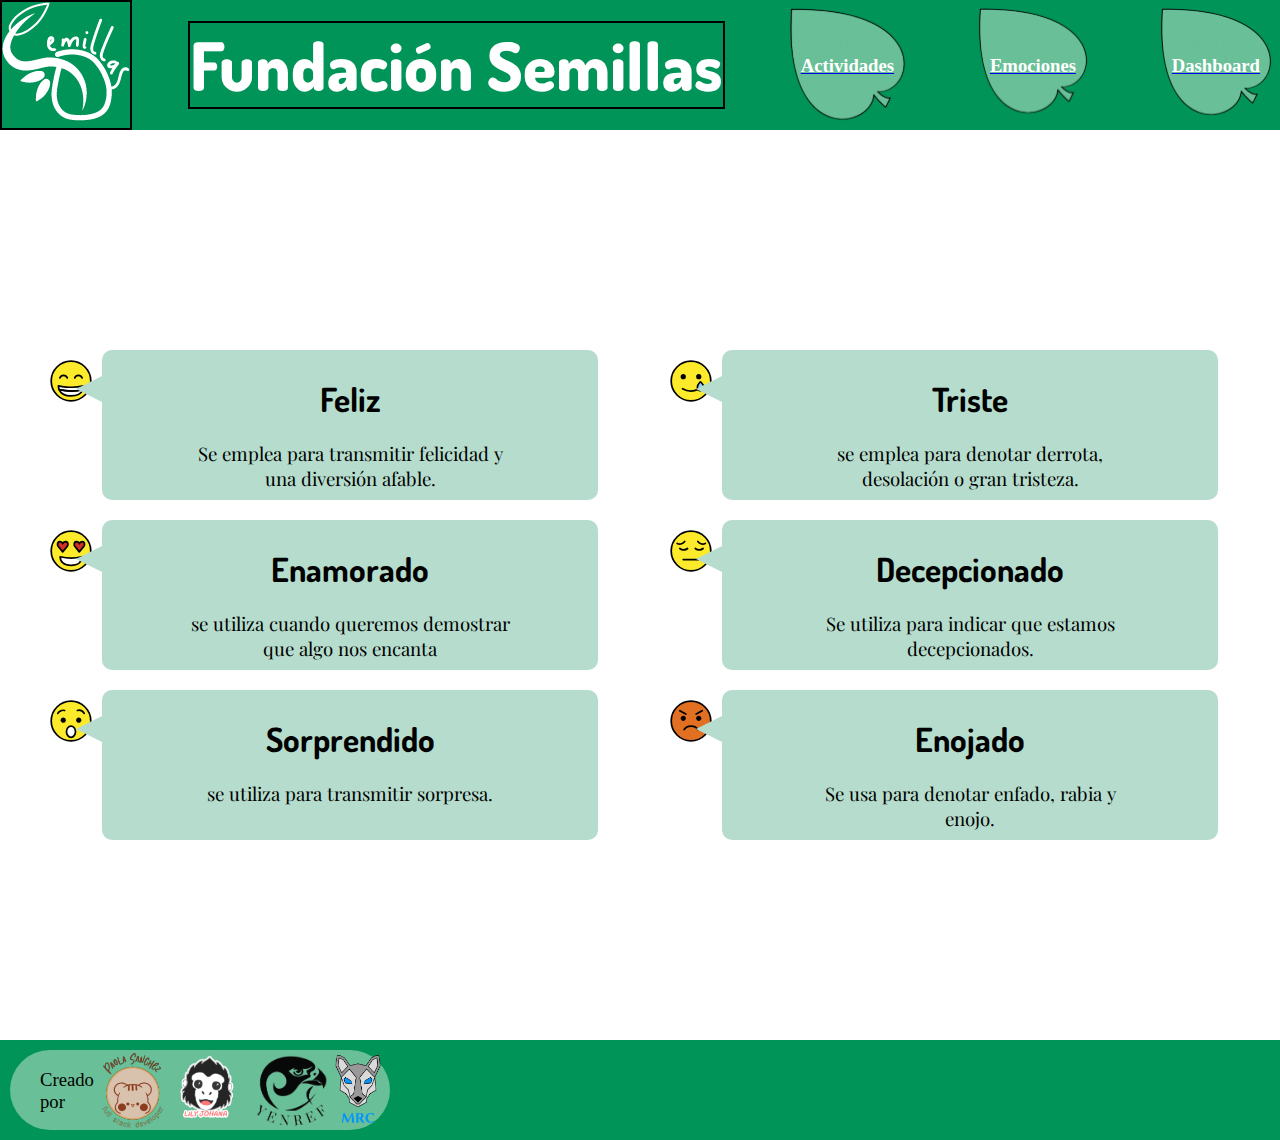
==== Emociones.html @ 6d41a787 "body finalizado, falta animación" ====
<!DOCTYPE html>
<html lang="en">
<head>
    <meta charset="UTF-8">
    <meta http-equiv="X-UA-Compatible" content="IE=edge">
    <meta name="viewport" content="width=device-width, initial-scale=1.0">
    <title>fundacionsemillas</title>
    
    <link rel="stylesheet" href="./estilos/Emociones.css"/>

    <link rel="preconnect" href="https://fonts.googleapis.com">
<link rel="preconnect" href="https://fonts.gstatic.com" crossorigin>

<!-- Fuentes -->
<link href="https://fonts.googleapis.com/css2?family=Dosis:wght@200;300;400;500;600;700;800&family=Playfair+Display:ital,wght@0,400;0,500;0,600;0,700;0,800;0,900;1,400;1,500;1,600;1,700;1,800;1,900&display=swap" rel="stylesheet">

</head>
<body>
    <section class="container container-01">
        <header class="header-01">
            <div class="logo-home">
                <img src="img/logoSWhite.png"/>
            </div>

            <p class="fundasemillas">Fundación Semillas</p>

            <div  class="acceso-1 tareas-1">
                <a href="#"><p class="nav-btn" id="nav-btn-01">Actividades</p></a>
            </div>   
            <div class="acceso-1 emociones-1">
                <a href="#"><p class="nav-btn" id="nav-btn-02">Emociones</p></a>    
            </div>
            <div class="acceso-1 dashboard-1">
                <a href="#"><p class="nav-btn" id="nav-btn-03">Dashboard</p></a>    
            </div>
        </header>
        <section id="emocions">
            <section class="contenido1"> 
                <div class="bloque-emoji1">
                    <div class="img-emoji1">
                        <img src="/img/feliz.svg">
                    </div>
                    <div class="talkbubble1 emoji1">
                        <h2>Feliz</h2>
                        <br><br><br>
                        <p>
                            Se emplea para transmitir felicidad y una diversión afable. 
                        </p>
                    </div>
                </div>
                <div class="bloque-emoji2">
                    <div class="img-emoji2">
                        <img src="/img/enamorado.svg">
                    </div>
                    <div class="talkbubble2 emoji2">
                        <h2>Enamorado</h2>
                        <br><br><br>
                        <p>
                            se utiliza cuando queremos demostrar que algo nos encanta
                        </p>
                    </div>
                </div>
                <div class="bloque-emoji3">
                    <div class="img-emoji3">
                        <img src="img/sorpendido.svg">
                    </div>
                    <div class="talkbubble3 emoji3">
                        <h2>Sorprendido</h2>
                        <br><br><br>
                        <p>
                            se utiliza para transmitir sorpresa. 
                        </p>
                    </div>  
                </div>
            </section>
            <section class="contenido2">
                <div class="bloque-emoji4">
                    <div class="img-emoji4">
                        <img src="/img/triste.svg">
                    </div>
                    <div class="talkbubble4 emoji4">
                        <h2>Triste</h2>
                        <br><br><br>
                        <p>
                            se emplea para denotar derrota, desolación o gran tristeza. 
                        </p>
                    </div>
                </div>
                <div class="bloque-emoji5">
                    <div class="img-emoji5" >
                        <img src="/img/decepcionado.svg">
                    </div>
                    <div class="talkbubble5 emoji5">
                        <h2>Decepcionado</h2>
                        <br><br><br>
                        <p>
                            Se utiliza para indicar que estamos decepcionados.
                        </p>
                    </div>
                </div>
                <div class="bloque-emoji6">
                    <div class="img-emoji6">
                        <img src="/img/enojado.svg">
                    </div>
                    <div class="talkbubble6 emoji6">
                        <h2>Enojado</h2>
                        <br><br><br>
                        <p>
                            Se usa para denotar enfado, rabia y enojo.
                        </p>
                    </div>
                </div>
            </section>
        </section>
        </section>    
    <footer class="footer-01">
        <div class="creators">
            <p class="creators-text">Creado por</p>
            
            <img src="/img/logo-paola.png">
            <img src="/img/logo-lily.png">
            <img src="/img/logo-ferney.png">
            <img src="/img/logo-ricardo.png">
        </div>
        
        <div class="social">
            <img src="">
            <img src="">
            <img src="">
            <img src="">
        </div>
    </footer>
</body>
</html>
---- estilos/Emociones.css ----
/* Para llamar la fuente:

    font-family: 'Dosis', sans-serif;

    font-family: 'Playfair Display', serif;

*/

body{
    background-color: #ffffff;
    margin: 0px;
    padding: 0px;
}
.container{
    display: block;
}
h2{
    display: block;
    font-family: 'Dosis',sans-serif;
    font-size: 25pt;
    color: #000000;
}
.header-01{
    display: flex;
    background-color: #009458;
    width: 100%;
    height: 130px;
    flex-direction: row;
    justify-content: space-between;
}
.logo-home{
    display: inline-block;
    border: black solid 2px;
    margin: 0px;
}
.fundasemillas{
    display: inline-block;
    border: black solid 2px;
    margin: auto 0px;
    font-family: 'Dosis', sans-serif;
    justify-self: center;
    color: #ffffff;
    font-size: 50pt;
    font-weight: 800;
}
.nav-btn{
    font-size: 'Dosis', sans-serif;
    font-weight: 600;
    color: #ffffff;
    text-decoration: none;
    text-align: center;
    justify-items: center;
    align-self: center;
    justify-self: center;
    padding: 10px 15px;
}
#nav-btn-01{
    text-align: center;
    justify-content: center;
    align-self: center;
    margin-top: 40px;
    font-size: 14pt;
}
#nav-btn-02{
    text-align: center;
    justify-content: center;
    align-self: center;
    margin-top: 40px;
    font-size: 14pt;
}
#nav-btn-03{
    text-align: center;
    justify-content: center;
    align-self: center;
    margin-top: 40px;
    font-size: 14pt;
}




#emocions{
    display: -ms-flex;
    display: -webkit-flex;
    display: flex;
    margin-left: 40px;
}
.contenido1{
    text-align: center;
    display: block;
    width: 80%;
    display: flex;
    flex-wrap: nowrap;
    margin: 200px auto;
    flex-direction: column;
}
.contenido2{
    text-align: center;
    display: block;
    width: 80%;
    display: flex;
    flex-wrap: nowrap;
    margin: 200px auto;
    justify-content: space-between;
    flex-direction: column;
}
.emoji1{
    display: block;
    width: 450px;
    height: 100px;
    padding: 0px 80px;
    position: relative;
    -moz-border-radius: 10px;
    -webkit-border-radius: 10px;
    border-radius: 10px;
}
.emoji2{
    display: block;
    width: 350px;
    height: 100px;
    padding: 0px 80px;
    position: relative;
    -moz-border-radius: 10px;
    -webkit-border-radius: 10px;
    border-radius: 10px;
}
.emoji3{
    display: block;
    width: 450px;
    height: 100px;
    padding: 0px 80px;
    position: relative;
    -moz-border-radius: 10px;
    -webkit-border-radius: 10px;
    border-radius: 10px;
}
.emoji4{
    display: block;
    width: 450px;
    height: 100px;
    padding: 0px 80px;
    position: relative;
    -moz-border-radius: 10px;
    -webkit-border-radius: 10px;
    border-radius: 10px;
}
.emoji5{
    display: block;
    width: 450px;
    height: 100px;
    padding: 0px 80px;
    position: relative;
    -moz-border-radius: 10px;
    -webkit-border-radius: 10px;
    border-radius: 10px;
}
.emoji6{
    display: block;
    width: 450px;
    height: 100px;
    padding: 0px 80px;
    position: relative;
    -moz-border-radius: 10px;
    -webkit-border-radius: 10px;
    border-radius: 10px;
}
.emoji1>p{
    text-align: center;
    color: #000000;
    font-family: 'Playfair Display', serif;
    margin-top: -60px;
    font-size: 14pt;
}
.emoji2>p{
    text-align: center;
    color: #000000;
    font-family: 'Playfair Display', serif;
    margin-top: -60px;
    font-size: 14pt;
}
.emoji3>p{
    text-align: center;
    color: #000000;
    font-family: 'Playfair Display', serif;
    margin-top: -60px;
    font-size: 14pt;
}
.emoji4>p{
    text-align: center;
    color: #000000;
    font-family: 'Playfair Display', serif;
    margin-top: -60px;
    font-size: 14pt;
}
.emoji5>p{
    text-align: center;
    color: #000000;
    font-family: 'Playfair Display', serif;
    margin-top: -60px;
    font-size: 14pt;
}
.emoji6>p{
    text-align: center;
    color: #000000;
    font-family: 'Playfair Display', serif;
    margin-top: -60px;
    font-size: 14pt;
}    
.talkbubble1 {
    width: 450px;
    height: 150px;
    background: #B5DCCC;
    position: relative;
    -moz-border-radius: 10px;
    -webkit-border-radius: 10px;
    border-radius: 10px;
    background: linear-gradient(to right, #B5DCCC);
}
.talkbubble1:before {
    content: "";
    position: absolute;
    right: 100%;
    top: 26px;
    width: 0;
    height: 0;
    border-top: 13px solid transparent;
    border-right: 26px solid #B5DCCC;
    border-bottom: 13px solid transparent;
    background: linear-gradient(to right, #B5DCCC);
}
.talkbubble2 {
    width: 450px;
    height: 150px;
    background: #B5DCCC;
    position: relative;
    -moz-border-radius: 10px;
    -webkit-border-radius: 10px;
    border-radius: 10px;
    background: linear-gradient(to right, #B5DCCC);
}
.talkbubble2:before {
    content: "";
    position: absolute;
    right: 100%;
    top: 26px;
    width: 0;
    height: 0;
    border-top: 13px solid transparent;
    border-right: 26px solid #B5DCCC;
    border-bottom: 13px solid transparent;
    background: linear-gradient(to right, #B5DCCC);
}
.talkbubble3 {
    width: 450px;
    height: 150px;
    background: #B5DCCC;
    position: relative;
    -moz-border-radius: 10px;
    -webkit-border-radius: 10px;
    border-radius: 10px;
    background: linear-gradient(to right, #B5DCCC);
}
.talkbubble3:before {
    content: "";
    position: absolute;
    right: 100%;
    top: 26px;
    width: 0;
    height: 0;
    border-top: 13px solid transparent;
    border-right: 26px solid #B5DCCC;
    border-bottom: 13px solid transparent;
    background: linear-gradient(to right, #B5DCCC);
}
.talkbubble4 {
    width: 450px;
    height: 150px;
    background: #B5DCCC;
    position: relative;
    -moz-border-radius: 10px;
    -webkit-border-radius: 10px;
    border-radius: 10px;
    background: linear-gradient(to right, #B5DCCC);
}
.talkbubble4:before {
    content: "";
    position: absolute;
    right: 100%;
    top: 26px;
    width: 0;
    height: 0;
    border-top: 13px solid transparent;
    border-right: 26px solid #B5DCCC;
    border-bottom: 13px solid transparent;
    background: linear-gradient(to right, #B5DCCC);
}
.talkbubble5 {
    width: 450px;
    height: 150px;
    background: #B5DCCC;
    position: relative;
    -moz-border-radius: 10px;
    -webkit-border-radius: 10px;
    border-radius: 10px;
    background: linear-gradient(to right, #B5DCCC);
}
.talkbubble5:before {
    content: "";
    position: absolute;
    right: 100%;
    top: 26px;
    width: 0;
    height: 0;
    border-top: 13px solid transparent;
    border-right: 26px solid #B5DCCC;
    border-bottom: 13px solid transparent;
    background: linear-gradient(to right, #B5DCCC);
}
.talkbubble6 {
    width: 450px;
    height: 150px;
    background: #B5DCCC;
    position: relative;
    -moz-border-radius: 10px;
    -webkit-border-radius: 10px;
    border-radius: 10px;
    background: linear-gradient(to right, #B5DCCC);
}
.talkbubble6:before {
    content: "";
    position: absolute;
    right: 100%;
    top: 26px;
    width: 0;
    height: 0;
    border-top: 13px solid transparent;
    border-right: 26px solid #B5DCCC;
    border-bottom: 13px solid transparent;
    background: linear-gradient(to right, #B5DCCC);
}

.bloque-emoji1{
    margin-top: 20px;
    text-align: center;
    display: block;
    width: 90%;
    display: flex;
    
}
.bloque-emoji2{
    margin-top: 20px;
    text-align: center;
    display: block;
    width: 90%;
    display: flex;
    
}
.bloque-emoji3{
    margin-top: 20px;
    text-align: center;
    display: block;
    width: 90%;
    display: flex;
    
}
.bloque-emoji4{
    margin-top: 20px;
    text-align: center;
    display: block;
    width: 90%;
    display: flex;
}
.bloque-emoji5{
    margin-top: 20px;
    text-align: center;
    display: block;
    width: 90%;
    display: flex;
}
.bloque-emoji6{
    margin-top: 20px;
    text-align: center;
    display: block;
    width: 90%;
    display: flex;
}
.img-emoji1{
    display:block;
    height: 15%;
    width: 15%;
}
.img-emoji2{
    display:block;
    height: 15%;
    width: 15%;
}
.img-emoji3{
    display:block;
    height: 15%;
    width: 15%;
}
.img-emoji4{
    display:block;
    height: 15%;
    width: 15%;
}
.img-emoji5{
    display:block;
    height: 15%;
    width: 15%;
}
.img-emoji6{
    display:block;
    height: 15%;
    width: 15%;
}

.talkbubble1:hover{
    background-color: #ADFF90;
}
.talkbubble2:hover{
    background-color: #F48DF6;
}
.talkbubble3:hover{
    background-color: #FFFCB6;
}
.talkbubble4:hover{
    background-color: #8699FF;
}
.talkbubble5:hover{
    background-color: #FFAC60;
}
.talkbubble6:hover{
    background-color: #FF6A6A;
}





.acceso-1{
    background-image: url('/img/hoja.svg');
    background-repeat: no-repeat;
    background-size: cover;
}
.tareas-1{
    display: flex;
    /* background-color: red;
    border: black solid 2px; */
    margin: 5px;
}
.emociones-1{
    display: flex;
    /* background-color: blue;
    border: black solid 2px; */
    margin: 5px;
}
.dashboard-1{
    display: flex;
    /* background-color: yellow;
    border: black solid 2px; */
    margin: 5px;
}

.footer-01{
    display: flex;
    background-color: #009458;
    width: 100%;
    height: 100px;
    flex-direction: row;
    justify-content: space-between;
}
.creators{
    background-color: #69BF97;
    width: 25%;
    border-radius: 50px;
    margin: 10px;
    padding: 0px 30px;
    display: flex;
    flex-direction: row;
    justify-content: space-around;
}
.creators-text{
    font-size: 14pt;
    font-weight: 500;
}

/* Responsive Mobile inicio */
@media(max-width: 500px){
    body{
        background-color: #ffffff;
        margin: 0px;
        padding: 0px;
    }
    .container{
        display: flex;
    }
    h1{
        font-family: 'Dosis',sans-serif;
        font-size: 20pt;
        color: #ffffff;
    }
    .header-01{
        display: flex;
        background-color: #009458;
        width: 100%;
        height: 70px;
        flex-direction: row;
        justify-content: space-between;
    }
    .logo-home{
        display: flex;
        border: black solid 2px;
        margin: 0px;
    }
    .fundasemillas{
        visibility: hidden;
        display: inline-block;
        border: black solid 2px;
        margin: auto 0px;
        font-family: 'Dosis', sans-serif;
        justify-self: center;
        color: #ffffff;
        font-size: 50pt;
        font-weight: 800;
    }
    .nav-btn{
        font-size: 'Dosis', sans-serif;
        font-weight: 500;
        color: #ffffff;
        margin: 0px;
        padding: 5px 5px;
    }
    #nav-btn-01{
        text-align: center;
        justify-content: center;
        align-self: center;
        margin: 5px 5px 5px -150px;
        font-size: 12pt;
    }
    #nav-btn-02{
        text-align: center;
        justify-content: center;
        align-self: center;
        margin: 5px 5px 5px -100px;
        font-size: 12pt;
    }
    #nav-btn-03{
        text-align: center;
        justify-content: center;
        align-self: center;
        margin: 5px 5px 5px -50px;
        font-size: 12pt;
    }
    .contenido{
        width: 70%;
        display: flex;
        position: relative;
        flex-direction: column;
        margin: 50px auto;
        justify-content: space-between;
    }
    .tareas-01,.emociones-01,.dashboard-01{
        text-align: center;
        padding: 10px
        
    }
    .tareas-01{
        display: flex;
        width: 150px;
        height: 100px;
        padding: 0px 40px;
        border-bottom-left-radius: 150px;
        border-top-right-radius: 150px;
        border-color: solid black 2px;
        background: linear-gradient(to right, #009458, #00FF99);
    }
    .emociones-01{
        display: flex;
        width: 150px;
        height: 100px;
        padding: 0px 40px;
        border-bottom-left-radius: 150px;
        border-top-right-radius: 150px;
        border-color: solid black 2px;
        background: linear-gradient(to right, #009458, #00ffb2);
    }
    .dashboard-01{
        display: flex;
        width: 150px;
        height: 100px;
        padding: 0px 40px;
        border-bottom-left-radius: 150px;
        border-top-right-radius: 150px;
        border-color: solid black 2px;
        background: linear-gradient(to right, #009458, #aaee66);
    }
    .tareas-01>p{
        text-align: center;
        color: #ffffff;
        font-family: 'Playfair Display', serif;
        margin-top: 0px;
        font-size: 12pt;
    }
    .emociones-01>p{
        text-align: center;
        color: #ffffff;
        font-family: 'Playfair Display', serif;
        margin-top: 0px;
        font-size: 12pt;
    }
    .dashboard-01>p{
        text-align: center;
        color: #ffffff;
        font-family: 'Playfair Display', serif;
        margin-top: 0px;
        font-size: 12pt;
    }    
    
    .acceso-1{
        background-image: url('/img/las-hojas-de-un-arbol-4-removebg-preview.png');
        background-repeat: no-repeat;
        background-size: cover;
    }
    .tareas-1{
        display: flex;
        /* background-color: red;
        border: black solid 2px; */
        margin: 5px;
    }
    .emociones-1{
        display: flex;
        /* background-color: blue;
        border: black solid 2px; */
        margin: 5px;
    }
    .dashboard-1{
        display: flex;
        /* background-color: yellow;
        border: black solid 2px; */
        margin: 5px;
    }
    
    .footer-01{
        display: flex;
        background-color: #009458;
        width: 100%;
        height: 100px;
        flex-direction: row;
        justify-content: space-between;
    }
    .creators{
        background-color: #69BF97;
        width: 25%;
        border-radius: 50px;
        margin: 10px;
        padding: 0px 30px;
        display: flex;
        flex-direction: row;
        justify-content: space-around;
    }
    .creators-text{
        font-size: 14pt;
        font-weight: 500;
    }
} 
/* Responsive Mobile fin */

/* Responsive Tablet inicio */
/* @media (max-width: 744px){
    
} */
/* Responsive Tablet fin */
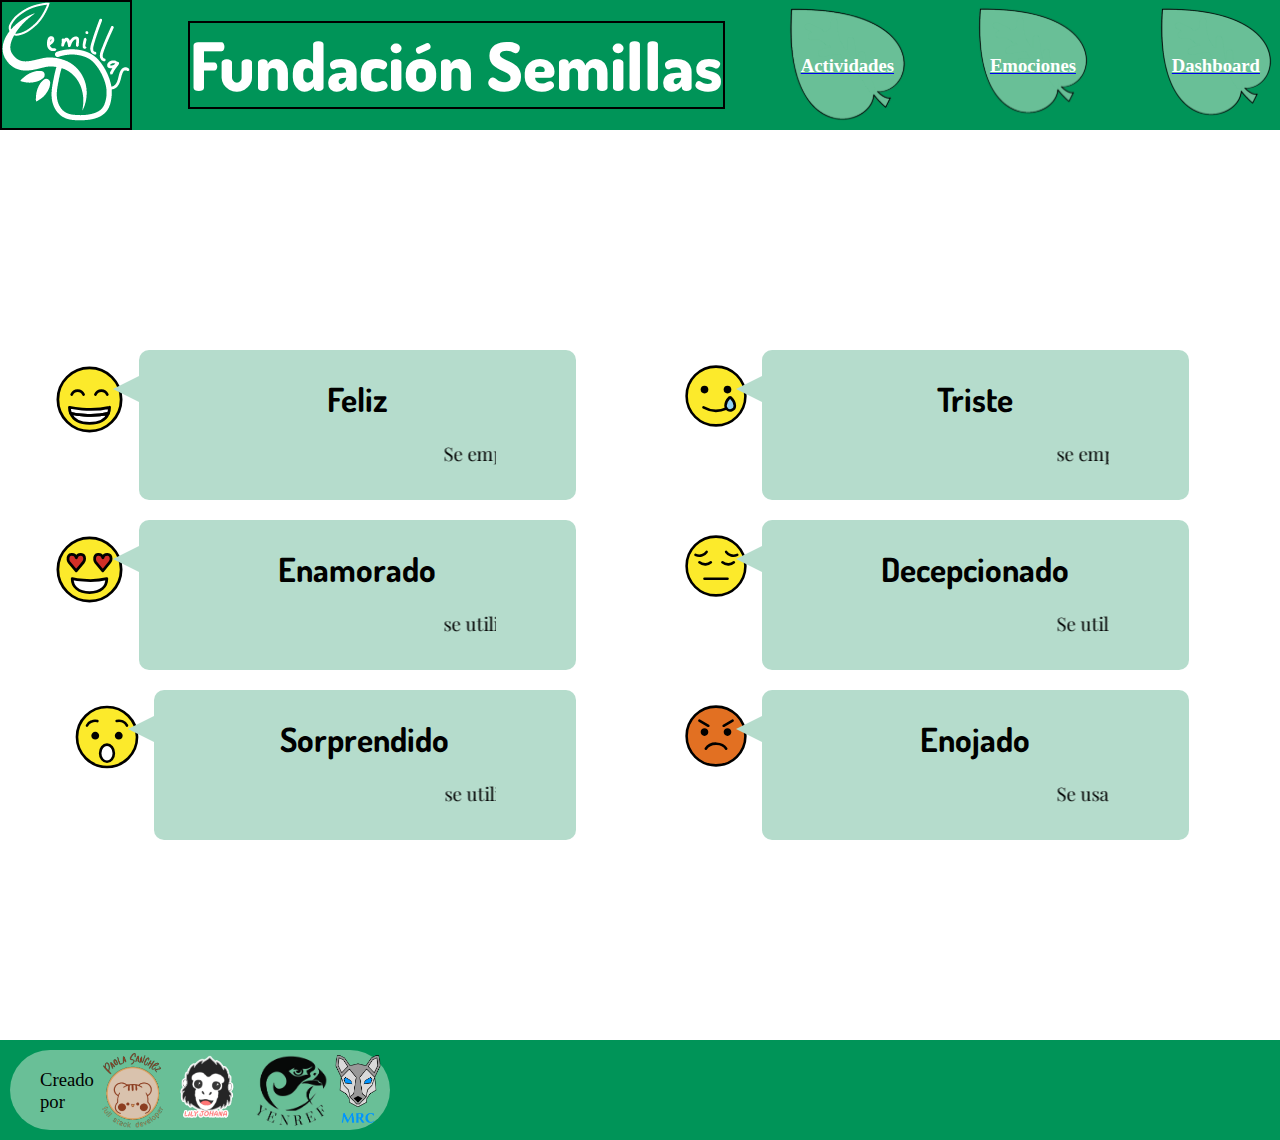
==== commit ad8f88e6: "colores hover mejorados" ====
--- a/Emociones.html
+++ b/Emociones.html
@@ -43,9 +43,7 @@
                     <div class="talkbubble1 emoji1">
                         <h2>Feliz</h2>
                         <br><br><br>
-                        <p>
-                            Se emplea para transmitir felicidad y una diversión afable. 
-                        </p>
+                        <p><marquee> Se emplea para transmitir felicidad y una diversión afable.  </marquee></p>
                     </div>
                 </div>
                 <div class="bloque-emoji2">
@@ -55,9 +53,7 @@
                     <div class="talkbubble2 emoji2">
                         <h2>Enamorado</h2>
                         <br><br><br>
-                        <p>
-                            se utiliza cuando queremos demostrar que algo nos encanta
-                        </p>
+                        <p><marquee>se utiliza cuando queremos demostrar que algo nos encanta</marquee></p>
                     </div>
                 </div>
                 <div class="bloque-emoji3">
@@ -67,9 +63,7 @@
                     <div class="talkbubble3 emoji3">
                         <h2>Sorprendido</h2>
                         <br><br><br>
-                        <p>
-                            se utiliza para transmitir sorpresa. 
-                        </p>
+                        <p><marquee>se utiliza para transmitir sorpresa.</marquee></p>
                     </div>  
                 </div>
             </section>
@@ -81,9 +75,7 @@
                     <div class="talkbubble4 emoji4">
                         <h2>Triste</h2>
                         <br><br><br>
-                        <p>
-                            se emplea para denotar derrota, desolación o gran tristeza. 
-                        </p>
+                        <p><marquee>se emplea para denotar derrota, desolación o gran tristeza.</marquee></p>
                     </div>
                 </div>
                 <div class="bloque-emoji5">
@@ -93,9 +85,7 @@
                     <div class="talkbubble5 emoji5">
                         <h2>Decepcionado</h2>
                         <br><br><br>
-                        <p>
-                            Se utiliza para indicar que estamos decepcionados.
-                        </p>
+                        <p><marquee>Se utiliza para indicar que estamos decepcionados.</marquee></p>
                     </div>
                 </div>
                 <div class="bloque-emoji6">
@@ -105,9 +95,7 @@
                     <div class="talkbubble6 emoji6">
                         <h2>Enojado</h2>
                         <br><br><br>
-                        <p>
-                            Se usa para denotar enfado, rabia y enojo.
-                        </p>
+                        <p><marquee>Se usa para denotar enfado, rabia y enojo.</marquee></p>
                     </div>
                 </div>
             </section>
--- a/estilos/Emociones.css
+++ b/estilos/Emociones.css
@@ -6,484 +6,492 @@
 
 */
 
-body{
-    background-color: #ffffff;
-    margin: 0px;
-    padding: 0px;
+
+@media screen and (min-width: 1024px) and (max-width: 3840px) and (orientation: landscape) {
+    body{
+        background-color: #ffffff;
+        margin: 0px;
+        padding: 0px;
+    }
+    .container{
+        display: block;
+    }
+    h2{
+        display: block;
+        font-family: 'Dosis',sans-serif;
+        font-size: 25pt;
+        color: #000000;
+    }
+    .header-01{
+        display: flex;
+        background-color: #009458;
+        width: 100%;
+        height: 130px;
+        flex-direction: row;
+        justify-content: space-between;
+    }
+    .logo-home{
+        display: inline-block;
+        border: black solid 2px;
+        margin: 0px;
+    }
+    .fundasemillas{
+        display: inline-block;
+        border: black solid 2px;
+        margin: auto 0px;
+        font-family: 'Dosis', sans-serif;
+        justify-self: center;
+        color: #ffffff;
+        font-size: 50pt;
+        font-weight: 800;
+    }
+    .nav-btn{
+        font-size: 'Dosis', sans-serif;
+        font-weight: 600;
+        color: #ffffff;
+        text-decoration: none;
+        text-align: center;
+        justify-items: center;
+        align-self: center;
+        justify-self: center;
+        padding: 10px 15px;
+    }
+    #nav-btn-01{
+        text-align: center;
+        justify-content: center;
+        align-self: center;
+        margin-top: 40px;
+        font-size: 14pt;
+    }
+    #nav-btn-02{
+        text-align: center;
+        justify-content: center;
+        align-self: center;
+        margin-top: 40px;
+        font-size: 14pt;
+    }
+    #nav-btn-03{
+        text-align: center;
+        justify-content: center;
+        align-self: center;
+        margin-top: 40px;
+        font-size: 14pt;
+    }
+    
+    
+    
+    
+    #emocions{
+        display: -ms-flex;
+        display: -webkit-flex;
+        display: flex;
+        margin-left: 40px;
+    }
+    .contenido1{
+        text-align: center;
+        display: block;
+        width: 80%;
+        display: flex;
+        flex-wrap: nowrap;
+        margin: 200px auto;
+        flex-direction: column;
+    }
+    .contenido2{
+        text-align: center;
+        display: block;
+        width: 80%;
+        display: flex;
+        flex-wrap: nowrap;
+        margin: 200px auto;
+        justify-content: space-between;
+        flex-direction: column;
+    }
+    .emoji1{
+        display: block;
+        width: 450px;
+        height: 100px;
+        padding: 0px 80px;
+        position: relative;
+        -moz-border-radius: 10px;
+        -webkit-border-radius: 10px;
+        border-radius: 10px;
+    }
+    .emoji2{
+        display: block;
+        width: 350px;
+        height: 100px;
+        padding: 0px 80px;
+        position: relative;
+        -moz-border-radius: 10px;
+        -webkit-border-radius: 10px;
+        border-radius: 10px;
+    }
+    .emoji3{
+        display: block;
+        width: 450px;
+        height: 100px;
+        padding: 0px 80px;
+        position: relative;
+        -moz-border-radius: 10px;
+        -webkit-border-radius: 10px;
+        border-radius: 10px;
+    }
+    .emoji4{
+        display: block;
+        width: 450px;
+        height: 100px;
+        padding: 0px 80px;
+        position: relative;
+        -moz-border-radius: 10px;
+        -webkit-border-radius: 10px;
+        border-radius: 10px;
+    }
+    .emoji5{
+        display: block;
+        width: 450px;
+        height: 100px;
+        padding: 0px 80px;
+        position: relative;
+        -moz-border-radius: 10px;
+        -webkit-border-radius: 10px;
+        border-radius: 10px;
+    }
+    .emoji6{
+        display: block;
+        width: 450px;
+        height: 100px;
+        padding: 0px 80px;
+        position: relative;
+        -moz-border-radius: 10px;
+        -webkit-border-radius: 10px;
+        border-radius: 10px;
+    }
+    .emoji1>p{
+        text-align: center;
+        color: #000000;
+        font-family: 'Playfair Display', serif;
+        margin-top: -60px;
+        font-size: 14pt;
+    }
+    .emoji2>p{
+        text-align: center;
+        color: #000000;
+        font-family: 'Playfair Display', serif;
+        margin-top: -60px;
+        font-size: 14pt;
+    }
+    .emoji3>p{
+        text-align: center;
+        color: #000000;
+        font-family: 'Playfair Display', serif;
+        margin-top: -60px;
+        font-size: 14pt;
+    }
+    .emoji4>p{
+        text-align: center;
+        color: #000000;
+        font-family: 'Playfair Display', serif;
+        margin-top: -60px;
+        font-size: 14pt;
+    }
+    .emoji5>p{
+        text-align: center;
+        color: #000000;
+        font-family: 'Playfair Display', serif;
+        margin-top: -60px;
+        font-size: 14pt;
+    }
+    .emoji6>p{
+        text-align: center;
+        color: #000000;
+        font-family: 'Playfair Display', serif;
+        margin-top: -60px;
+        font-size: 14pt;
+    }    
+    .talkbubble1 {
+        width: 450px;
+        height: 150px;
+        background: #B5DCCC;
+        position: relative;
+        -moz-border-radius: 10px;
+        -webkit-border-radius: 10px;
+        border-radius: 10px;
+        background: linear-gradient(to right, #B5DCCC);
+    }
+    .talkbubble1:before {
+        content: "";
+        position: absolute;
+        right: 100%;
+        top: 26px;
+        width: 0;
+        height: 0;
+        border-top: 13px solid transparent;
+        border-right: 26px solid #B5DCCC;
+        border-bottom: 13px solid transparent;
+        background: linear-gradient(to right, #B5DCCC);
+    }
+    .talkbubble2 {
+        width: 450px;
+        height: 150px;
+        background: #B5DCCC;
+        position: relative;
+        -moz-border-radius: 10px;
+        -webkit-border-radius: 10px;
+        border-radius: 10px;
+        background: linear-gradient(to right, #B5DCCC);
+    }
+    .talkbubble2:before {
+        content: "";
+        position: absolute;
+        right: 100%;
+        top: 26px;
+        width: 0;
+        height: 0;
+        border-top: 13px solid transparent;
+        border-right: 26px solid #B5DCCC;
+        border-bottom: 13px solid transparent;
+        background: linear-gradient(to right, #B5DCCC);
+    }
+    .talkbubble3 {
+        width: 450px;
+        height: 150px;
+        background: #B5DCCC;
+        position: relative;
+        -moz-border-radius: 10px;
+        -webkit-border-radius: 10px;
+        border-radius: 10px;
+        background: linear-gradient(to right, #B5DCCC);
+    }
+    .talkbubble3:before {
+        content: "";
+        position: absolute;
+        right: 100%;
+        top: 26px;
+        width: 0;
+        height: 0;
+        border-top: 13px solid transparent;
+        border-right: 26px solid #B5DCCC;
+        border-bottom: 13px solid transparent;
+        background: linear-gradient(to right, #B5DCCC);
+    }
+    .talkbubble4 {
+        width: 450px;
+        height: 150px;
+        background: #B5DCCC;
+        position: relative;
+        -moz-border-radius: 10px;
+        -webkit-border-radius: 10px;
+        border-radius: 10px;
+        background: linear-gradient(to right, #B5DCCC);
+    }
+    .talkbubble4:before {
+        content: "";
+        position: absolute;
+        right: 100%;
+        top: 26px;
+        width: 0;
+        height: 0;
+        border-top: 13px solid transparent;
+        border-right: 26px solid #B5DCCC;
+        border-bottom: 13px solid transparent;
+        background: linear-gradient(to right, #B5DCCC);
+    }
+    .talkbubble5 {
+        width: 450px;
+        height: 150px;
+        background: #B5DCCC;
+        position: relative;
+        -moz-border-radius: 10px;
+        -webkit-border-radius: 10px;
+        border-radius: 10px;
+        background: linear-gradient(to right, #B5DCCC);
+    }
+    .talkbubble5:before {
+        content: "";
+        position: absolute;
+        right: 100%;
+        top: 26px;
+        width: 0;
+        height: 0;
+        border-top: 13px solid transparent;
+        border-right: 26px solid #B5DCCC;
+        border-bottom: 13px solid transparent;
+        background: linear-gradient(to right, #B5DCCC);
+    }
+    .talkbubble6 {
+        width: 450px;
+        height: 150px;
+        background: #B5DCCC;
+        position: relative;
+        -moz-border-radius: 10px;
+        -webkit-border-radius: 10px;
+        border-radius: 10px;
+        background: linear-gradient(to right, #B5DCCC);
+    }
+    .talkbubble6:before {
+        content: "";
+        position: absolute;
+        right: 100%;
+        top: 26px;
+        width: 0;
+        height: 0;
+        border-top: 13px solid transparent;
+        border-right: 26px solid #B5DCCC;
+        border-bottom: 13px solid transparent;
+        background: linear-gradient(to right, #B5DCCC);
+    }
+    
+    .bloque-emoji1{
+        margin-top: 20px;
+        text-align: center;
+        display: block;
+        width: 85%;
+        display: flex;
+        
+    }
+    .bloque-emoji2{
+        margin-top: 20px;
+        text-align: center;
+        display: block;
+        width: 85%;
+        display: flex;
+        
+    }
+    .bloque-emoji3{
+        margin-top: 20px;
+        text-align: center;
+        display: block;
+        width: 85%;
+        display: flex;
+        
+    }
+    .bloque-emoji4{
+        margin-top: 20px;
+        text-align: center;
+        display: block;
+        width: 85%;
+        display: flex;
+    }
+    .bloque-emoji5{
+        margin-top: 20px;
+        text-align: center;
+        display: block;
+        width: 85%;
+        display: flex;
+    }
+    .bloque-emoji6{
+        margin-top: 20px;
+        text-align: center;
+        display: block;
+        width: 85%;
+        display: flex;
+        
+    }
+    .img-emoji1{
+        display:block;
+        height: 30%;
+        width: 30%;
+    }
+    .img-emoji2{
+        display:block;
+        height: 30%;
+        width: 30%;
+    }
+    .img-emoji3{
+        
+        display:block;
+        height: 30%;
+        width: 30%;
+        margin-left: 20px;
+    }
+    .img-emoji4{
+        display:block;
+        height: 30%;
+        width: 30%;
+    }
+    .img-emoji5{
+        display:block;
+        height: 30%;
+        width: 30%;
+    }
+    .img-emoji6{
+        display:block;
+        height: 30%;
+        width: 30%;
+    }
+    
+    .talkbubble1:hover{
+        background-color: rgb(34, 216, 34);
+    }
+    .talkbubble2:hover{
+        background-color: rgb(244, 159,173);
+    }
+    .talkbubble3:hover{
+        background-color: rgb(235, 235, 118);
+    }
+    .talkbubble4:hover{
+        background-color: rgb(79, 79, 245);
+    }
+    .talkbubble5:hover{
+        background-color: rgb(248, 215,153);
+    }
+    .talkbubble6:hover{
+        background-color: rgb(209, 87, 87);
+    }
+    
+    
+    
+    
+    
+    .acceso-1{
+        background-image: url('/img/hoja.svg');
+        background-repeat: no-repeat;
+        background-size: cover;
+    }
+    .tareas-1{
+        display: flex;
+        /* background-color: red;
+        border: black solid 2px; */
+        margin: 5px;
+    }
+    .emociones-1{
+        display: flex;
+        /* background-color: blue;
+        border: black solid 2px; */
+        margin: 5px;
+    }
+    .dashboard-1{
+        display: flex;
+        /* background-color: yellow;
+        border: black solid 2px; */
+        margin: 5px;
+    }
+    
+    .footer-01{
+        display: flex;
+        background-color: #009458;
+        width: 100%;
+        height: 100px;
+        flex-direction: row;
+        justify-content: space-between;
+    }
+    .creators{
+        background-color: #69BF97;
+        width: 25%;
+        border-radius: 50px;
+        margin: 10px;
+        padding: 0px 30px;
+        display: flex;
+        flex-direction: row;
+        justify-content: space-around;
+    }
+    .creators-text{
+        font-size: 14pt;
+        font-weight: 500;
+    }
 }
-.container{
-    display: block;
-}
-h2{
-    display: block;
-    font-family: 'Dosis',sans-serif;
-    font-size: 25pt;
-    color: #000000;
-}
-.header-01{
-    display: flex;
-    background-color: #009458;
-    width: 100%;
-    height: 130px;
-    flex-direction: row;
-    justify-content: space-between;
-}
-.logo-home{
-    display: inline-block;
-    border: black solid 2px;
-    margin: 0px;
-}
-.fundasemillas{
-    display: inline-block;
-    border: black solid 2px;
-    margin: auto 0px;
-    font-family: 'Dosis', sans-serif;
-    justify-self: center;
-    color: #ffffff;
-    font-size: 50pt;
-    font-weight: 800;
-}
-.nav-btn{
-    font-size: 'Dosis', sans-serif;
-    font-weight: 600;
-    color: #ffffff;
-    text-decoration: none;
-    text-align: center;
-    justify-items: center;
-    align-self: center;
-    justify-self: center;
-    padding: 10px 15px;
-}
-#nav-btn-01{
-    text-align: center;
-    justify-content: center;
-    align-self: center;
-    margin-top: 40px;
-    font-size: 14pt;
-}
-#nav-btn-02{
-    text-align: center;
-    justify-content: center;
-    align-self: center;
-    margin-top: 40px;
-    font-size: 14pt;
-}
-#nav-btn-03{
-    text-align: center;
-    justify-content: center;
-    align-self: center;
-    margin-top: 40px;
-    font-size: 14pt;
-}
-
-
-
-
-#emocions{
-    display: -ms-flex;
-    display: -webkit-flex;
-    display: flex;
-    margin-left: 40px;
-}
-.contenido1{
-    text-align: center;
-    display: block;
-    width: 80%;
-    display: flex;
-    flex-wrap: nowrap;
-    margin: 200px auto;
-    flex-direction: column;
-}
-.contenido2{
-    text-align: center;
-    display: block;
-    width: 80%;
-    display: flex;
-    flex-wrap: nowrap;
-    margin: 200px auto;
-    justify-content: space-between;
-    flex-direction: column;
-}
-.emoji1{
-    display: block;
-    width: 450px;
-    height: 100px;
-    padding: 0px 80px;
-    position: relative;
-    -moz-border-radius: 10px;
-    -webkit-border-radius: 10px;
-    border-radius: 10px;
-}
-.emoji2{
-    display: block;
-    width: 350px;
-    height: 100px;
-    padding: 0px 80px;
-    position: relative;
-    -moz-border-radius: 10px;
-    -webkit-border-radius: 10px;
-    border-radius: 10px;
-}
-.emoji3{
-    display: block;
-    width: 450px;
-    height: 100px;
-    padding: 0px 80px;
-    position: relative;
-    -moz-border-radius: 10px;
-    -webkit-border-radius: 10px;
-    border-radius: 10px;
-}
-.emoji4{
-    display: block;
-    width: 450px;
-    height: 100px;
-    padding: 0px 80px;
-    position: relative;
-    -moz-border-radius: 10px;
-    -webkit-border-radius: 10px;
-    border-radius: 10px;
-}
-.emoji5{
-    display: block;
-    width: 450px;
-    height: 100px;
-    padding: 0px 80px;
-    position: relative;
-    -moz-border-radius: 10px;
-    -webkit-border-radius: 10px;
-    border-radius: 10px;
-}
-.emoji6{
-    display: block;
-    width: 450px;
-    height: 100px;
-    padding: 0px 80px;
-    position: relative;
-    -moz-border-radius: 10px;
-    -webkit-border-radius: 10px;
-    border-radius: 10px;
-}
-.emoji1>p{
-    text-align: center;
-    color: #000000;
-    font-family: 'Playfair Display', serif;
-    margin-top: -60px;
-    font-size: 14pt;
-}
-.emoji2>p{
-    text-align: center;
-    color: #000000;
-    font-family: 'Playfair Display', serif;
-    margin-top: -60px;
-    font-size: 14pt;
-}
-.emoji3>p{
-    text-align: center;
-    color: #000000;
-    font-family: 'Playfair Display', serif;
-    margin-top: -60px;
-    font-size: 14pt;
-}
-.emoji4>p{
-    text-align: center;
-    color: #000000;
-    font-family: 'Playfair Display', serif;
-    margin-top: -60px;
-    font-size: 14pt;
-}
-.emoji5>p{
-    text-align: center;
-    color: #000000;
-    font-family: 'Playfair Display', serif;
-    margin-top: -60px;
-    font-size: 14pt;
-}
-.emoji6>p{
-    text-align: center;
-    color: #000000;
-    font-family: 'Playfair Display', serif;
-    margin-top: -60px;
-    font-size: 14pt;
-}    
-.talkbubble1 {
-    width: 450px;
-    height: 150px;
-    background: #B5DCCC;
-    position: relative;
-    -moz-border-radius: 10px;
-    -webkit-border-radius: 10px;
-    border-radius: 10px;
-    background: linear-gradient(to right, #B5DCCC);
-}
-.talkbubble1:before {
-    content: "";
-    position: absolute;
-    right: 100%;
-    top: 26px;
-    width: 0;
-    height: 0;
-    border-top: 13px solid transparent;
-    border-right: 26px solid #B5DCCC;
-    border-bottom: 13px solid transparent;
-    background: linear-gradient(to right, #B5DCCC);
-}
-.talkbubble2 {
-    width: 450px;
-    height: 150px;
-    background: #B5DCCC;
-    position: relative;
-    -moz-border-radius: 10px;
-    -webkit-border-radius: 10px;
-    border-radius: 10px;
-    background: linear-gradient(to right, #B5DCCC);
-}
-.talkbubble2:before {
-    content: "";
-    position: absolute;
-    right: 100%;
-    top: 26px;
-    width: 0;
-    height: 0;
-    border-top: 13px solid transparent;
-    border-right: 26px solid #B5DCCC;
-    border-bottom: 13px solid transparent;
-    background: linear-gradient(to right, #B5DCCC);
-}
-.talkbubble3 {
-    width: 450px;
-    height: 150px;
-    background: #B5DCCC;
-    position: relative;
-    -moz-border-radius: 10px;
-    -webkit-border-radius: 10px;
-    border-radius: 10px;
-    background: linear-gradient(to right, #B5DCCC);
-}
-.talkbubble3:before {
-    content: "";
-    position: absolute;
-    right: 100%;
-    top: 26px;
-    width: 0;
-    height: 0;
-    border-top: 13px solid transparent;
-    border-right: 26px solid #B5DCCC;
-    border-bottom: 13px solid transparent;
-    background: linear-gradient(to right, #B5DCCC);
-}
-.talkbubble4 {
-    width: 450px;
-    height: 150px;
-    background: #B5DCCC;
-    position: relative;
-    -moz-border-radius: 10px;
-    -webkit-border-radius: 10px;
-    border-radius: 10px;
-    background: linear-gradient(to right, #B5DCCC);
-}
-.talkbubble4:before {
-    content: "";
-    position: absolute;
-    right: 100%;
-    top: 26px;
-    width: 0;
-    height: 0;
-    border-top: 13px solid transparent;
-    border-right: 26px solid #B5DCCC;
-    border-bottom: 13px solid transparent;
-    background: linear-gradient(to right, #B5DCCC);
-}
-.talkbubble5 {
-    width: 450px;
-    height: 150px;
-    background: #B5DCCC;
-    position: relative;
-    -moz-border-radius: 10px;
-    -webkit-border-radius: 10px;
-    border-radius: 10px;
-    background: linear-gradient(to right, #B5DCCC);
-}
-.talkbubble5:before {
-    content: "";
-    position: absolute;
-    right: 100%;
-    top: 26px;
-    width: 0;
-    height: 0;
-    border-top: 13px solid transparent;
-    border-right: 26px solid #B5DCCC;
-    border-bottom: 13px solid transparent;
-    background: linear-gradient(to right, #B5DCCC);
-}
-.talkbubble6 {
-    width: 450px;
-    height: 150px;
-    background: #B5DCCC;
-    position: relative;
-    -moz-border-radius: 10px;
-    -webkit-border-radius: 10px;
-    border-radius: 10px;
-    background: linear-gradient(to right, #B5DCCC);
-}
-.talkbubble6:before {
-    content: "";
-    position: absolute;
-    right: 100%;
-    top: 26px;
-    width: 0;
-    height: 0;
-    border-top: 13px solid transparent;
-    border-right: 26px solid #B5DCCC;
-    border-bottom: 13px solid transparent;
-    background: linear-gradient(to right, #B5DCCC);
-}
-
-.bloque-emoji1{
-    margin-top: 20px;
-    text-align: center;
-    display: block;
-    width: 90%;
-    display: flex;
-    
-}
-.bloque-emoji2{
-    margin-top: 20px;
-    text-align: center;
-    display: block;
-    width: 90%;
-    display: flex;
-    
-}
-.bloque-emoji3{
-    margin-top: 20px;
-    text-align: center;
-    display: block;
-    width: 90%;
-    display: flex;
-    
-}
-.bloque-emoji4{
-    margin-top: 20px;
-    text-align: center;
-    display: block;
-    width: 90%;
-    display: flex;
-}
-.bloque-emoji5{
-    margin-top: 20px;
-    text-align: center;
-    display: block;
-    width: 90%;
-    display: flex;
-}
-.bloque-emoji6{
-    margin-top: 20px;
-    text-align: center;
-    display: block;
-    width: 90%;
-    display: flex;
-}
-.img-emoji1{
-    display:block;
-    height: 15%;
-    width: 15%;
-}
-.img-emoji2{
-    display:block;
-    height: 15%;
-    width: 15%;
-}
-.img-emoji3{
-    display:block;
-    height: 15%;
-    width: 15%;
-}
-.img-emoji4{
-    display:block;
-    height: 15%;
-    width: 15%;
-}
-.img-emoji5{
-    display:block;
-    height: 15%;
-    width: 15%;
-}
-.img-emoji6{
-    display:block;
-    height: 15%;
-    width: 15%;
-}
-
-.talkbubble1:hover{
-    background-color: #ADFF90;
-}
-.talkbubble2:hover{
-    background-color: #F48DF6;
-}
-.talkbubble3:hover{
-    background-color: #FFFCB6;
-}
-.talkbubble4:hover{
-    background-color: #8699FF;
-}
-.talkbubble5:hover{
-    background-color: #FFAC60;
-}
-.talkbubble6:hover{
-    background-color: #FF6A6A;
-}
-
-
-
-
-
-.acceso-1{
-    background-image: url('/img/hoja.svg');
-    background-repeat: no-repeat;
-    background-size: cover;
-}
-.tareas-1{
-    display: flex;
-    /* background-color: red;
-    border: black solid 2px; */
-    margin: 5px;
-}
-.emociones-1{
-    display: flex;
-    /* background-color: blue;
-    border: black solid 2px; */
-    margin: 5px;
-}
-.dashboard-1{
-    display: flex;
-    /* background-color: yellow;
-    border: black solid 2px; */
-    margin: 5px;
-}
-
-.footer-01{
-    display: flex;
-    background-color: #009458;
-    width: 100%;
-    height: 100px;
-    flex-direction: row;
-    justify-content: space-between;
-}
-.creators{
-    background-color: #69BF97;
-    width: 25%;
-    border-radius: 50px;
-    margin: 10px;
-    padding: 0px 30px;
-    display: flex;
-    flex-direction: row;
-    justify-content: space-around;
-}
-.creators-text{
-    font-size: 14pt;
-    font-weight: 500;
-}
+
+
 
 /* Responsive Mobile inicio */
 @media(max-width: 500px){
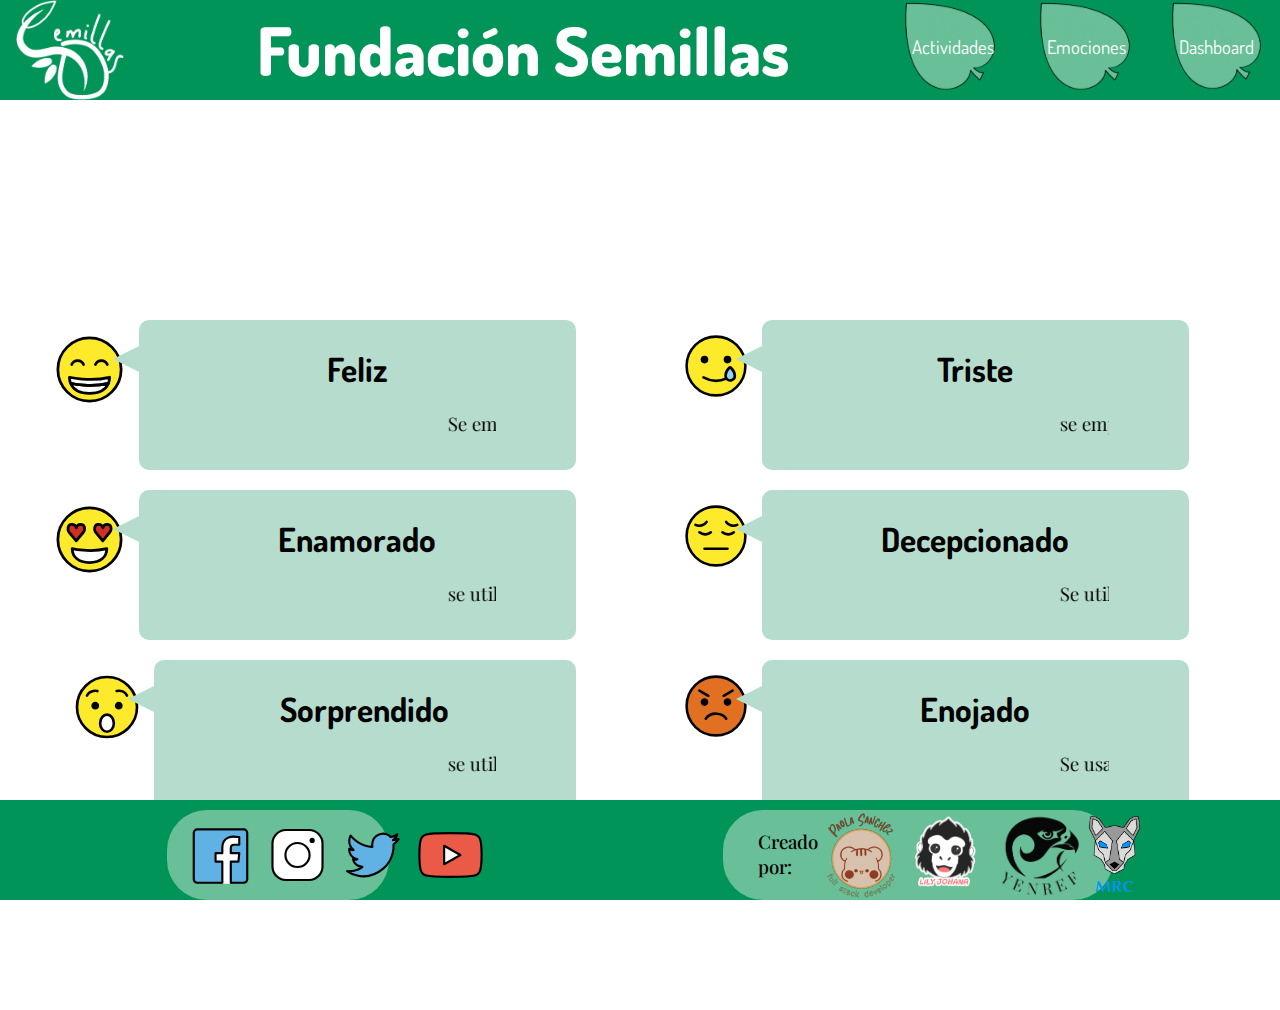
==== commit d70f5699: "emociones final" ====
--- a/Emociones.html
+++ b/Emociones.html
@@ -7,12 +7,12 @@
     <title>fundacionsemillas</title>
     
     <link rel="stylesheet" href="./estilos/Emociones.css"/>
+    <link rel="stylesheet" href="./estilos/styles.css">
+    <link rel="preconnect" href="https://fonts.googleapis.com">
+    <link rel="preconnect" href="https://fonts.gstatic.com" crossorigin>
 
-    <link rel="preconnect" href="https://fonts.googleapis.com">
-<link rel="preconnect" href="https://fonts.gstatic.com" crossorigin>
-
-<!-- Fuentes -->
-<link href="https://fonts.googleapis.com/css2?family=Dosis:wght@200;300;400;500;600;700;800&family=Playfair+Display:ital,wght@0,400;0,500;0,600;0,700;0,800;0,900;1,400;1,500;1,600;1,700;1,800;1,900&display=swap" rel="stylesheet">
+    <!-- Fuentes -->
+    <link href="https://fonts.googleapis.com/css2?family=Dosis:wght@200;300;400;500;600;700;800&family=Playfair+Display:ital,wght@0,400;0,500;0,600;0,700;0,800;0,900;1,400;1,500;1,600;1,700;1,800;1,900&display=swap" rel="stylesheet">
 
 </head>
 <body>
@@ -100,23 +100,24 @@
                 </div>
             </section>
         </section>
-        </section>    
-    <footer class="footer-01">
-        <div class="creators">
-            <p class="creators-text">Creado por</p>
+          
+        <footer class="footer-01" id="ftr-01">
+            <div class="social">
+                <img src="/img/facebook (2).svg" width="40%"/>
+                <img src="/img/instagram.svg" width="40%"/>
+                <img src="/img/twiter.svg" width="40%"/>
+                <img src="/img/youtube.svg" width="40%"/>
+            </div>
             
-            <img src="/img/logo-paola.png">
-            <img src="/img/logo-lily.png">
-            <img src="/img/logo-ferney.png">
-            <img src="/img/logo-ricardo.png">
-        </div>
-        
-        <div class="social">
-            <img src="">
-            <img src="">
-            <img src="">
-            <img src="">
-        </div>
-    </footer>
+            <div class="creators">
+                <p class="creators-text">Creado por:</p>
+                <br>
+                <img src="/img/logo-paola.png">
+                <img src="/img/logo-lily.png">
+                <img src="/img/logo-ferney.png">
+                <img src="/img/logo-ricardo.png">
+            </div>
+        </footer>
+    </section>
 </body>
 </html>--- a/estilos/Emociones.css
+++ b/estilos/Emociones.css
@@ -7,7 +7,755 @@
 */
 
 
+/* Responsive destop */
+
 @media screen and (min-width: 1024px) and (max-width: 3840px) and (orientation: landscape) {
+    .container{
+        display: flex;
+    }
+    body{
+        background-color: #ffffff;
+        margin: 0px;
+        padding: 0px;
+    }
+    h2{
+        display: block;
+        font-family: 'Dosis',sans-serif;
+        font-size: 25pt;
+        color: #000000;
+    } 
+    
+    #emocions{
+        display: -ms-flex;
+        display: -webkit-flex;
+        display: flex;
+        margin-left: 40px;
+    }
+    .contenido1{
+        text-align: center;
+        display: block;
+        width: 80%;
+        display: flex;
+        flex-wrap: nowrap;
+        margin: 200px auto;
+        flex-direction: column;
+    }
+    .contenido2{
+        text-align: center;
+        display: block;
+        width: 80%;
+        display: flex;
+        flex-wrap: nowrap;
+        margin: 200px auto;
+        justify-content: space-between;
+        flex-direction: column;
+    }
+    .emoji1{
+        display: block;
+        width: 450px;
+        height: 100px;
+        padding: 0px 80px;
+        position: relative;
+        -moz-border-radius: 10px;
+        -webkit-border-radius: 10px;
+        border-radius: 10px;
+    }
+    .emoji2{
+        display: block;
+        width: 350px;
+        height: 100px;
+        padding: 0px 80px;
+        position: relative;
+        -moz-border-radius: 10px;
+        -webkit-border-radius: 10px;
+        border-radius: 10px;
+    }
+    .emoji3{
+        display: block;
+        width: 450px;
+        height: 100px;
+        padding: 0px 80px;
+        position: relative;
+        -moz-border-radius: 10px;
+        -webkit-border-radius: 10px;
+        border-radius: 10px;
+    }
+    .emoji4{
+        display: block;
+        width: 450px;
+        height: 100px;
+        padding: 0px 80px;
+        position: relative;
+        -moz-border-radius: 10px;
+        -webkit-border-radius: 10px;
+        border-radius: 10px;
+    }
+    .emoji5{
+        display: block;
+        width: 450px;
+        height: 100px;
+        padding: 0px 80px;
+        position: relative;
+        -moz-border-radius: 10px;
+        -webkit-border-radius: 10px;
+        border-radius: 10px;
+    }
+    .emoji6{
+        display: block;
+        width: 450px;
+        height: 100px;
+        padding: 0px 80px;
+        position: relative;
+        -moz-border-radius: 10px;
+        -webkit-border-radius: 10px;
+        border-radius: 10px;
+    }
+    .emoji1>p{
+        text-align: center;
+        color: #000000;
+        font-family: 'Playfair Display', serif;
+        margin-top: -60px;
+        font-size: 14pt;
+    }
+    .emoji2>p{
+        text-align: center;
+        color: #000000;
+        font-family: 'Playfair Display', serif;
+        margin-top: -60px;
+        font-size: 14pt;
+    }
+    .emoji3>p{
+        text-align: center;
+        color: #000000;
+        font-family: 'Playfair Display', serif;
+        margin-top: -60px;
+        font-size: 14pt;
+    }
+    .emoji4>p{
+        text-align: center;
+        color: #000000;
+        font-family: 'Playfair Display', serif;
+        margin-top: -60px;
+        font-size: 14pt;
+    }
+    .emoji5>p{
+        text-align: center;
+        color: #000000;
+        font-family: 'Playfair Display', serif;
+        margin-top: -60px;
+        font-size: 14pt;
+    }
+    .emoji6>p{
+        text-align: center;
+        color: #000000;
+        font-family: 'Playfair Display', serif;
+        margin-top: -60px;
+        font-size: 14pt;
+    }    
+    .talkbubble1 {
+        width: 450px;
+        height: 150px;
+        background: #B5DCCC;
+        position: relative;
+        -moz-border-radius: 10px;
+        -webkit-border-radius: 10px;
+        border-radius: 10px;
+        background: linear-gradient(to right, #B5DCCC);
+    }
+    .talkbubble1:before {
+        content: "";
+        position: absolute;
+        right: 100%;
+        top: 26px;
+        width: 0;
+        height: 0;
+        border-top: 13px solid transparent;
+        border-right: 26px solid #B5DCCC;
+        border-bottom: 13px solid transparent;
+        background: linear-gradient(to right, #B5DCCC);
+    }
+    .talkbubble2 {
+        width: 450px;
+        height: 150px;
+        background: #B5DCCC;
+        position: relative;
+        -moz-border-radius: 10px;
+        -webkit-border-radius: 10px;
+        border-radius: 10px;
+        background: linear-gradient(to right, #B5DCCC);
+    }
+    .talkbubble2:before {
+        content: "";
+        position: absolute;
+        right: 100%;
+        top: 26px;
+        width: 0;
+        height: 0;
+        border-top: 13px solid transparent;
+        border-right: 26px solid #B5DCCC;
+        border-bottom: 13px solid transparent;
+        background: linear-gradient(to right, #B5DCCC);
+    }
+    .talkbubble3 {
+        width: 450px;
+        height: 150px;
+        background: #B5DCCC;
+        position: relative;
+        -moz-border-radius: 10px;
+        -webkit-border-radius: 10px;
+        border-radius: 10px;
+        background: linear-gradient(to right, #B5DCCC);
+    }
+    .talkbubble3:before {
+        content: "";
+        position: absolute;
+        right: 100%;
+        top: 26px;
+        width: 0;
+        height: 0;
+        border-top: 13px solid transparent;
+        border-right: 26px solid #B5DCCC;
+        border-bottom: 13px solid transparent;
+        background: linear-gradient(to right, #B5DCCC);
+    }
+    .talkbubble4 {
+        width: 450px;
+        height: 150px;
+        background: #B5DCCC;
+        position: relative;
+        -moz-border-radius: 10px;
+        -webkit-border-radius: 10px;
+        border-radius: 10px;
+        background: linear-gradient(to right, #B5DCCC);
+    }
+    .talkbubble4:before {
+        content: "";
+        position: absolute;
+        right: 100%;
+        top: 26px;
+        width: 0;
+        height: 0;
+        border-top: 13px solid transparent;
+        border-right: 26px solid #B5DCCC;
+        border-bottom: 13px solid transparent;
+        background: linear-gradient(to right, #B5DCCC);
+    }
+    .talkbubble5 {
+        width: 450px;
+        height: 150px;
+        background: #B5DCCC;
+        position: relative;
+        -moz-border-radius: 10px;
+        -webkit-border-radius: 10px;
+        border-radius: 10px;
+        background: linear-gradient(to right, #B5DCCC);
+    }
+    .talkbubble5:before {
+        content: "";
+        position: absolute;
+        right: 100%;
+        top: 26px;
+        width: 0;
+        height: 0;
+        border-top: 13px solid transparent;
+        border-right: 26px solid #B5DCCC;
+        border-bottom: 13px solid transparent;
+        background: linear-gradient(to right, #B5DCCC);
+    }
+    .talkbubble6 {
+        width: 450px;
+        height: 150px;
+        background: #B5DCCC;
+        position: relative;
+        -moz-border-radius: 10px;
+        -webkit-border-radius: 10px;
+        border-radius: 10px;
+        background: linear-gradient(to right, #B5DCCC);
+    }
+    .talkbubble6:before {
+        content: "";
+        position: absolute;
+        right: 100%;
+        top: 26px;
+        width: 0;
+        height: 0;
+        border-top: 13px solid transparent;
+        border-right: 26px solid #B5DCCC;
+        border-bottom: 13px solid transparent;
+        background: linear-gradient(to right, #B5DCCC);
+    }
+    
+    .bloque-emoji1{
+        margin-top: 20px;
+        text-align: center;
+        display: block;
+        width: 85%;
+        display: flex;
+        
+    }
+    .bloque-emoji2{
+        margin-top: 20px;
+        text-align: center;
+        display: block;
+        width: 85%;
+        display: flex;
+        
+    }
+    .bloque-emoji3{
+        margin-top: 20px;
+        text-align: center;
+        display: block;
+        width: 85%;
+        display: flex;
+        
+    }
+    .bloque-emoji4{
+        margin-top: 20px;
+        text-align: center;
+        display: block;
+        width: 85%;
+        display: flex;
+    }
+    .bloque-emoji5{
+        margin-top: 20px;
+        text-align: center;
+        display: block;
+        width: 85%;
+        display: flex;
+    }
+    .bloque-emoji6{
+        margin-top: 20px;
+        text-align: center;
+        display: block;
+        width: 85%;
+        display: flex;
+        
+    }
+    .img-emoji1{
+        display:block;
+        height: 30%;
+        width: 30%;
+    }
+    .img-emoji2{
+        display:block;
+        height: 30%;
+        width: 30%;
+    }
+    .img-emoji3{
+        
+        display:block;
+        height: 30%;
+        width: 30%;
+        margin-left: 20px;
+    }
+    .img-emoji4{
+        display:block;
+        height: 30%;
+        width: 30%;
+    }
+    .img-emoji5{
+        display:block;
+        height: 30%;
+        width: 30%;
+    }
+    .img-emoji6{
+        display:block;
+        height: 30%;
+        width: 30%;
+    }
+    
+    .talkbubble1:hover{
+        background-color: rgb(34, 216, 34);
+    }
+    .talkbubble2:hover{
+        background-color: rgb(244, 159,173);
+    }
+    .talkbubble3:hover{
+        background-color: rgb(235, 235, 118);
+    }
+    .talkbubble4:hover{
+        background-color: rgb(79, 79, 245);
+    }
+    .talkbubble5:hover{
+        background-color: rgb(248, 215,153);
+    }
+    .talkbubble6:hover{
+        background-color: rgb(209, 87, 87);
+    }
+    
+}
+
+/* Responsive tablet */
+
+@media screen and (min-width: 600px) and (max-width: 900px){
+    
+    
+    h2{
+        display: block;
+        font-family: 'Dosis',sans-serif;
+        font-size: 25pt;
+        color: #000000;
+    }   
+    
+    #emocions{
+        display: flex;
+        margin-left: 40px;
+        flex-direction: column;
+    }
+    .contenido1{
+        text-align: center;
+        display: block;
+        width: 80%;
+        display: flex;
+        margin: 200px auto 0 auto;
+        flex-direction: column;
+        
+    }
+    .contenido2{
+        text-align: center;
+        display: block;
+        width: 80%;
+        display: flex;
+        margin: auto auto 200px auto;
+        flex-direction: column;
+    }
+    .emoji1{
+        display: block;
+        width: 450px;
+        height: 100px;
+        padding: 0px 80px;
+        position: relative;
+        -moz-border-radius: 10px;
+        -webkit-border-radius: 10px;
+        border-radius: 10px;
+    }
+    .emoji2{
+        display: block;
+        width: 450px;
+        height: 100px;
+        padding: 0px 80px;
+        position: relative;
+        -moz-border-radius: 10px;
+        -webkit-border-radius: 10px;
+        border-radius: 10px;
+    }
+    .emoji3{
+        display: block;
+        width: 450px;
+        height: 100px;
+        padding: 0px 80px;
+        position: relative;
+        -moz-border-radius: 10px;
+        -webkit-border-radius: 10px;
+        border-radius: 10px;
+    }
+    .emoji4{
+        display: block;
+        width: 450px;
+        height: 100px;
+        padding: 0px 80px;
+        position: relative;
+        -moz-border-radius: 10px;
+        -webkit-border-radius: 10px;
+        border-radius: 10px;
+    }
+    .emoji5{
+        display: block;
+        width: 450px;
+        height: 100px;
+        padding: 0px 80px;
+        position: relative;
+        -moz-border-radius: 10px;
+        -webkit-border-radius: 10px;
+        border-radius: 10px;
+    }
+    .emoji6{
+        display: block;
+        width: 450px;
+        height: 100px;
+        padding: 0px 80px;
+        position: relative;
+        -moz-border-radius: 10px;
+        -webkit-border-radius: 10px;
+        border-radius: 10px;
+    }
+    .emoji1>p{
+        text-align: center;
+        color: #000000;
+        font-family: 'Playfair Display', serif;
+        margin-top: -60px;
+        font-size: 14pt;
+    }
+    .emoji2>p{
+        text-align: center;
+        color: #000000;
+        font-family: 'Playfair Display', serif;
+        margin-top: -60px;
+        font-size: 14pt;
+    }
+    .emoji3>p{
+        text-align: center;
+        color: #000000;
+        font-family: 'Playfair Display', serif;
+        margin-top: -60px;
+        font-size: 14pt;
+    }
+    .emoji4>p{
+        text-align: center;
+        color: #000000;
+        font-family: 'Playfair Display', serif;
+        margin-top: -60px;
+        font-size: 14pt;
+    }
+    .emoji5>p{
+        text-align: center;
+        color: #000000;
+        font-family: 'Playfair Display', serif;
+        margin-top: -60px;
+        font-size: 14pt;
+    }
+    .emoji6>p{
+        text-align: center;
+        color: #000000;
+        font-family: 'Playfair Display', serif;
+        margin-top: -60px;
+        font-size: 14pt;
+    }    
+    .talkbubble1 {
+        width: 450px;
+        height: 150px;
+        background: #B5DCCC;
+        position: relative;
+        -moz-border-radius: 10px;
+        -webkit-border-radius: 10px;
+        border-radius: 10px;
+        background: linear-gradient(to right, #B5DCCC);
+    }
+    .talkbubble1:before {
+        content: "";
+        position: absolute;
+        right: 100%;
+        top: 26px;
+        width: 0;
+        height: 0;
+        border-top: 13px solid transparent;
+        border-right: 26px solid #B5DCCC;
+        border-bottom: 13px solid transparent;
+        background: linear-gradient(to right, #B5DCCC);
+    }
+    .talkbubble2 {
+        width: 450px;
+        height: 150px;
+        background: #B5DCCC;
+        position: relative;
+        -moz-border-radius: 10px;
+        -webkit-border-radius: 10px;
+        border-radius: 10px;
+        background: linear-gradient(to right, #B5DCCC);
+    }
+    .talkbubble2:before {
+        content: "";
+        position: absolute;
+        right: 100%;
+        top: 26px;
+        width: 0;
+        height: 0;
+        border-top: 13px solid transparent;
+        border-right: 26px solid #B5DCCC;
+        border-bottom: 13px solid transparent;
+        background: linear-gradient(to right, #B5DCCC);
+    }
+    .talkbubble3 {
+        width: 450px;
+        height: 150px;
+        background: #B5DCCC;
+        position: relative;
+        -moz-border-radius: 10px;
+        -webkit-border-radius: 10px;
+        border-radius: 10px;
+        background: linear-gradient(to right, #B5DCCC);
+    }
+    .talkbubble3:before {
+        content: "";
+        position: absolute;
+        right: 100%;
+        top: 26px;
+        width: 0;
+        height: 0;
+        border-top: 13px solid transparent;
+        border-right: 26px solid #B5DCCC;
+        border-bottom: 13px solid transparent;
+        background: linear-gradient(to right, #B5DCCC);
+    }
+    .talkbubble4 {
+        width: 450px;
+        height: 150px;
+        background: #B5DCCC;
+        position: relative;
+        -moz-border-radius: 10px;
+        -webkit-border-radius: 10px;
+        border-radius: 10px;
+        background: linear-gradient(to right, #B5DCCC);
+    }
+    .talkbubble4:before {
+        content: "";
+        position: absolute;
+        right: 100%;
+        top: 26px;
+        width: 0;
+        height: 0;
+        border-top: 13px solid transparent;
+        border-right: 26px solid #B5DCCC;
+        border-bottom: 13px solid transparent;
+        background: linear-gradient(to right, #B5DCCC);
+    }
+    .talkbubble5 {
+        width: 450px;
+        height: 150px;
+        background: #B5DCCC;
+        position: relative;
+        -moz-border-radius: 10px;
+        -webkit-border-radius: 10px;
+        border-radius: 10px;
+        background: linear-gradient(to right, #B5DCCC);
+    }
+    .talkbubble5:before {
+        content: "";
+        position: absolute;
+        right: 100%;
+        top: 26px;
+        width: 0;
+        height: 0;
+        border-top: 13px solid transparent;
+        border-right: 26px solid #B5DCCC;
+        border-bottom: 13px solid transparent;
+        background: linear-gradient(to right, #B5DCCC);
+    }
+    .talkbubble6 {
+        width: 450px;
+        height: 150px;
+        background: #B5DCCC;
+        position: relative;
+        -moz-border-radius: 10px;
+        -webkit-border-radius: 10px;
+        border-radius: 10px;
+        background: linear-gradient(to right, #B5DCCC);
+    }
+    .talkbubble6:before {
+        content: "";
+        position: absolute;
+        right: 100%;
+        top: 26px;
+        width: 0;
+        height: 0;
+        border-top: 13px solid transparent;
+        border-right: 26px solid #B5DCCC;
+        border-bottom: 13px solid transparent;
+        background: linear-gradient(to right, #B5DCCC);
+    }
+    
+    .bloque-emoji1{
+        margin-top: 20px;
+        text-align: center;
+        display: block;
+        width: 85%;
+        display: flex;
+        
+    }
+    .bloque-emoji2{
+        margin-top: 20px;
+        text-align: center;
+        display: block;
+        width: 85%;
+        display: flex;
+        
+    }
+    .bloque-emoji3{
+        margin-top: 20px;
+        text-align: center;
+        display: block;
+        width: 85%;
+        display: flex;
+        
+    }
+    .bloque-emoji4{
+        margin-top: 20px;
+        text-align: center;
+        display: block;
+        width: 85%;
+        display: flex;
+    }
+    .bloque-emoji5{
+        margin-top: 20px;
+        text-align: center;
+        display: block;
+        width: 85%;
+        display: flex;
+    }
+    .bloque-emoji6{
+        margin-top: 20px;
+        text-align: center;
+        display: block;
+        width: 85%;
+        display: flex;
+        
+    }
+    .img-emoji1{
+        display:block;
+        height: 30%;
+        width: 30%;
+    }
+    .img-emoji2{
+        display:block;
+        height: 30%;
+        width: 30%;
+    }
+    .img-emoji3{
+        
+        display:block;
+        height: 30%;
+        width: 30%;
+        
+    }
+    .img-emoji4{
+        display:block;
+        height: 30%;
+        width: 30%;
+    }
+    .img-emoji5{
+        display:block;
+        height: 30%;
+        width: 30%;
+    }
+    .img-emoji6{
+        display:block;
+        height: 30%;
+        width: 30%;
+    }
+    
+    .talkbubble1:hover{
+        background-color: rgb(34, 216, 34);
+    }
+    .talkbubble2:hover{
+        background-color: rgb(244, 159,173);
+    }
+    .talkbubble3:hover{
+        background-color: rgb(235, 235, 118);
+    }
+    .talkbubble4:hover{
+        background-color: rgb(79, 79, 245);
+    }
+    .talkbubble5:hover{
+        background-color: rgb(248, 215,153);
+    }
+    .talkbubble6:hover{
+        background-color: rgb(209, 87, 87);
+    }
+}
+
+/* responsive mobile */
+
+@media screen and (max-width: 500px) and (orientation: portrait){
     body{
         background-color: #ffffff;
         margin: 0px;
@@ -82,35 +830,32 @@
     
     
     #emocions{
-        display: -ms-flex;
-        display: -webkit-flex;
-        display: flex;
-        margin-left: 40px;
+        display: flex;
+        margin-left: 10px;
+        flex-direction: column;
     }
     .contenido1{
         text-align: center;
         display: block;
-        width: 80%;
-        display: flex;
-        flex-wrap: nowrap;
-        margin: 200px auto;
+        width: 50%;
+        display: flex;
+        margin: 100px auto 0 30%;
         flex-direction: column;
+        
     }
     .contenido2{
         text-align: center;
         display: block;
-        width: 80%;
-        display: flex;
-        flex-wrap: nowrap;
-        margin: 200px auto;
-        justify-content: space-between;
+        width: 50%;
+        display: flex;
+        margin: 0 auto 10% 30%;
         flex-direction: column;
     }
     .emoji1{
         display: block;
-        width: 450px;
-        height: 100px;
-        padding: 0px 80px;
+        width: 55%;
+        height: 25%;
+        padding: 10px 10x;
         position: relative;
         -moz-border-radius: 10px;
         -webkit-border-radius: 10px;
@@ -118,7 +863,7 @@
     }
     .emoji2{
         display: block;
-        width: 350px;
+        width: 450px;
         height: 100px;
         padding: 0px 80px;
         position: relative;
@@ -345,7 +1090,7 @@
         margin-top: 20px;
         text-align: center;
         display: block;
-        width: 85%;
+        width: 75%;
         display: flex;
         
     }
@@ -389,35 +1134,35 @@
     }
     .img-emoji1{
         display:block;
-        height: 30%;
-        width: 30%;
+        height: 50%;
+        width: 50%;
     }
     .img-emoji2{
         display:block;
-        height: 30%;
-        width: 30%;
+        height: 50%;
+        width: 50%;
     }
     .img-emoji3{
         
         display:block;
-        height: 30%;
-        width: 30%;
-        margin-left: 20px;
+        height: 50%;
+        width: 50%;
+        
     }
     .img-emoji4{
         display:block;
-        height: 30%;
-        width: 30%;
+        height: 50%;
+        width: 50%;
     }
     .img-emoji5{
         display:block;
-        height: 30%;
-        width: 30%;
+        height: 50%;
+        width: 50%;
     }
     .img-emoji6{
         display:block;
-        height: 30%;
-        width: 30%;
+        height: 50%;
+        width: 50%;
     }
     
     .talkbubble1:hover{
@@ -438,244 +1183,4 @@
     .talkbubble6:hover{
         background-color: rgb(209, 87, 87);
     }
-    
-    
-    
-    
-    
-    .acceso-1{
-        background-image: url('/img/hoja.svg');
-        background-repeat: no-repeat;
-        background-size: cover;
-    }
-    .tareas-1{
-        display: flex;
-        /* background-color: red;
-        border: black solid 2px; */
-        margin: 5px;
-    }
-    .emociones-1{
-        display: flex;
-        /* background-color: blue;
-        border: black solid 2px; */
-        margin: 5px;
-    }
-    .dashboard-1{
-        display: flex;
-        /* background-color: yellow;
-        border: black solid 2px; */
-        margin: 5px;
-    }
-    
-    .footer-01{
-        display: flex;
-        background-color: #009458;
-        width: 100%;
-        height: 100px;
-        flex-direction: row;
-        justify-content: space-between;
-    }
-    .creators{
-        background-color: #69BF97;
-        width: 25%;
-        border-radius: 50px;
-        margin: 10px;
-        padding: 0px 30px;
-        display: flex;
-        flex-direction: row;
-        justify-content: space-around;
-    }
-    .creators-text{
-        font-size: 14pt;
-        font-weight: 500;
-    }
-}
-
-
-
-/* Responsive Mobile inicio */
-@media(max-width: 500px){
-    body{
-        background-color: #ffffff;
-        margin: 0px;
-        padding: 0px;
-    }
-    .container{
-        display: flex;
-    }
-    h1{
-        font-family: 'Dosis',sans-serif;
-        font-size: 20pt;
-        color: #ffffff;
-    }
-    .header-01{
-        display: flex;
-        background-color: #009458;
-        width: 100%;
-        height: 70px;
-        flex-direction: row;
-        justify-content: space-between;
-    }
-    .logo-home{
-        display: flex;
-        border: black solid 2px;
-        margin: 0px;
-    }
-    .fundasemillas{
-        visibility: hidden;
-        display: inline-block;
-        border: black solid 2px;
-        margin: auto 0px;
-        font-family: 'Dosis', sans-serif;
-        justify-self: center;
-        color: #ffffff;
-        font-size: 50pt;
-        font-weight: 800;
-    }
-    .nav-btn{
-        font-size: 'Dosis', sans-serif;
-        font-weight: 500;
-        color: #ffffff;
-        margin: 0px;
-        padding: 5px 5px;
-    }
-    #nav-btn-01{
-        text-align: center;
-        justify-content: center;
-        align-self: center;
-        margin: 5px 5px 5px -150px;
-        font-size: 12pt;
-    }
-    #nav-btn-02{
-        text-align: center;
-        justify-content: center;
-        align-self: center;
-        margin: 5px 5px 5px -100px;
-        font-size: 12pt;
-    }
-    #nav-btn-03{
-        text-align: center;
-        justify-content: center;
-        align-self: center;
-        margin: 5px 5px 5px -50px;
-        font-size: 12pt;
-    }
-    .contenido{
-        width: 70%;
-        display: flex;
-        position: relative;
-        flex-direction: column;
-        margin: 50px auto;
-        justify-content: space-between;
-    }
-    .tareas-01,.emociones-01,.dashboard-01{
-        text-align: center;
-        padding: 10px
-        
-    }
-    .tareas-01{
-        display: flex;
-        width: 150px;
-        height: 100px;
-        padding: 0px 40px;
-        border-bottom-left-radius: 150px;
-        border-top-right-radius: 150px;
-        border-color: solid black 2px;
-        background: linear-gradient(to right, #009458, #00FF99);
-    }
-    .emociones-01{
-        display: flex;
-        width: 150px;
-        height: 100px;
-        padding: 0px 40px;
-        border-bottom-left-radius: 150px;
-        border-top-right-radius: 150px;
-        border-color: solid black 2px;
-        background: linear-gradient(to right, #009458, #00ffb2);
-    }
-    .dashboard-01{
-        display: flex;
-        width: 150px;
-        height: 100px;
-        padding: 0px 40px;
-        border-bottom-left-radius: 150px;
-        border-top-right-radius: 150px;
-        border-color: solid black 2px;
-        background: linear-gradient(to right, #009458, #aaee66);
-    }
-    .tareas-01>p{
-        text-align: center;
-        color: #ffffff;
-        font-family: 'Playfair Display', serif;
-        margin-top: 0px;
-        font-size: 12pt;
-    }
-    .emociones-01>p{
-        text-align: center;
-        color: #ffffff;
-        font-family: 'Playfair Display', serif;
-        margin-top: 0px;
-        font-size: 12pt;
-    }
-    .dashboard-01>p{
-        text-align: center;
-        color: #ffffff;
-        font-family: 'Playfair Display', serif;
-        margin-top: 0px;
-        font-size: 12pt;
-    }    
-    
-    .acceso-1{
-        background-image: url('/img/las-hojas-de-un-arbol-4-removebg-preview.png');
-        background-repeat: no-repeat;
-        background-size: cover;
-    }
-    .tareas-1{
-        display: flex;
-        /* background-color: red;
-        border: black solid 2px; */
-        margin: 5px;
-    }
-    .emociones-1{
-        display: flex;
-        /* background-color: blue;
-        border: black solid 2px; */
-        margin: 5px;
-    }
-    .dashboard-1{
-        display: flex;
-        /* background-color: yellow;
-        border: black solid 2px; */
-        margin: 5px;
-    }
-    
-    .footer-01{
-        display: flex;
-        background-color: #009458;
-        width: 100%;
-        height: 100px;
-        flex-direction: row;
-        justify-content: space-between;
-    }
-    .creators{
-        background-color: #69BF97;
-        width: 25%;
-        border-radius: 50px;
-        margin: 10px;
-        padding: 0px 30px;
-        display: flex;
-        flex-direction: row;
-        justify-content: space-around;
-    }
-    .creators-text{
-        font-size: 14pt;
-        font-weight: 500;
-    }
-} 
-/* Responsive Mobile fin */
-
-/* Responsive Tablet inicio */
-/* @media (max-width: 744px){
-    
-} */
-/* Responsive Tablet fin */
+}--- a/estilos/styles.css
+++ b/estilos/styles.css
@@ -0,0 +1,738 @@
+/* Para llamar la fuente:
+
+    font-family: 'Dosis', sans-serif;
+
+    font-family: 'Playfair Display', serif;
+*/
+
+/* Responsive Mobile inicio */
+@media screen and (max-width: 500px) and (orientation: portrait) {
+    body{
+        background-color: #ffffff;
+        margin: 0px;
+        padding: 0px;
+    }
+    .container{
+        display: flex;
+        flex-direction: column;
+    }
+    h1{
+        font-family: 'Dosis', sans-serif;
+        font-size: 16pt;
+        color: #ffffff;
+    }
+    .header-01 {
+        display: flex;
+        background-color: #009458;
+        width: 100%;
+        height: 70px;
+        flex-direction: row;
+        justify-content: flex-start;
+    }
+
+    .logo-home {
+        display: flex;
+        /* border: black solid 2px; */
+        margin: 0px;
+        
+    }
+    .fundasemillas {
+        visibility: hidden;
+        display: inline-block;
+        position: relative;
+        /* border: black solid 2px; */
+        margin: auto 0px;
+        font-family: 'Dosis', sans-serif;
+        justify-self: center;
+        color: #ffffff;
+        font-size: 10pt;
+        font-weight: 800;
+    }
+    .acceso-1 {
+        display: flex;
+        background-image: url('/img/hoja.svg');
+        background-repeat: no-repeat;
+        background-size: contain;
+    }
+    a>.nav-btn {
+        display: block;
+        margin: 0px;
+        font-family: 'Dosis', sans-serif;
+        font-weight: 400;
+        color: #ffffff;
+        text-align: center;
+        padding: 25px auto 5px auto;
+    }
+    #nav-btn-01 {
+        display: block;
+        position: relative;
+        text-align: center;
+        align-self: center;
+        margin: 25px 10px 0px 10px;      
+        font-size: 9pt;
+    }
+    #nav-btn-02 {
+        display: block;
+        position: relative;
+        text-align: center;
+        align-self: center;
+        margin: 25px 10px 0px 10px;
+        font-size: 9pt;
+    }
+    #nav-btn-03 {
+        display: block;
+        position: relative;
+        text-align: center;
+        align-self: center;
+        margin: 25px 10px 0px 10px;
+        font-size: 9pt;
+    }
+    .tareas-1 {
+        display: flex;
+        /* background-color: red;
+        border: black solid 2px; */
+        margin: 0px;
+    }
+    .emociones-1 {
+        display: flex;
+        /* background-color: blue;
+        border: black solid 2px; */
+        margin: 0px;
+    }
+    .dashboard-1 {
+        display: flex;
+        /* background-color: yellow;
+        border: black solid 2px; */
+        margin: 0px;
+    }
+    .contenido {
+        width: 100%;
+        display: flex;
+        position: relative;
+        flex-direction: column;
+        margin: 100px auto 100px auto;
+        justify-content: space-between;
+    }
+    .tareas-01,
+    .emociones-01,
+    .dashboard-01 {
+        text-align: center;
+        padding: 2px
+    }
+    .tareas-01 {
+        display: block;
+        width: 300px;
+        height: 150px;
+        padding: 0px 10px;
+        margin: 30px auto 30px auto;
+        border-bottom-left-radius: 150px;
+        border-top-right-radius: 150px;
+        border-color: solid black 2px;
+        background: linear-gradient(to right, #009458, #00FF99);
+    }
+    .emociones-01 {
+        display: block;
+        width: 300px;
+        height: 150px;
+        padding: 0px 10px;
+        margin: 30px auto 30px auto;
+        border-bottom-left-radius: 150px;
+        border-top-right-radius: 150px;
+        border-color: solid black 2px;
+        background: linear-gradient(to right, #009458, #00ffb2);
+    }
+    .dashboard-01 {
+        display: block;
+        width: 300px;
+        height: 150px;
+        padding: 0px 10px;
+        margin: 30px auto 30px auto;
+        border-bottom-left-radius: 150px;
+        border-top-right-radius: 150px;
+        border-color: solid black 2px;
+        background: linear-gradient(to right, #009458, #aaee66);
+    }
+    .tareas-01>p {
+        text-align: center;
+        color: #ffffff;
+        font-family: 'Playfair Display', serif;
+        margin: -10px 20px;
+        font-size: 9pt;
+    }
+    .emociones-01>p {
+        text-align: center;
+        color: #ffffff;
+        font-family: 'Playfair Display', serif;
+        margin: -10px 20px;
+        font-size: 9pt;
+    }
+    .dashboard-01>p {
+        text-align: center;
+        color: #ffffff;
+        font-family: 'Playfair Display', serif;
+        margin: -10px 20px;
+        font-size: 9pt;
+    }
+    .footer-01 {
+        display: block;
+        position: relative;
+        /* justify-content: flex-end;
+        justify-self: flex-end; */
+        background-color: #009458;
+        width: 100%;
+        height: 140px;
+        flex-direction: row;
+        justify-content: center;
+        margin: 10px auto 10px auto;
+        padding: 5px auto;
+    }
+    .social {
+        display: flex;
+        flex-direction: row;
+        position: relative;
+        background-color: #009458;
+        height: 60px;
+        justify-content: space-between;
+        background-color: #69BF97;
+        width: 60%;
+        border-radius: 25px;
+        margin: 10px auto;
+        padding: 0px 10px;
+    }
+    .creators {
+        display: flex;
+        flex-direction: row;
+        position: relative;
+        background-color: #009458;
+        height: 60px;
+        justify-content: space-between;
+        background-color: #69BF97;
+        width: 60%;
+        border-radius: 25px;
+        margin: 10px auto;
+        padding: 0px 25px;
+    }
+    .creators-text {
+        font-family: 'Playfair Display', serif;
+        font-size: 10pt;
+        font-weight: 300;
+    }
+    .nav-btn:hover{
+        color: black;
+    }
+    .acceso-1:hover{
+        background: linear-gradient(#009458, lightblue);
+        font-size: large;
+    }
+    .tareas-01:hover,.emociones-01:hover,.dashboard-01:hover{
+        background: linear-gradient(yellow, #69BF97);
+        justify-content: center;
+        align-content: center;
+        padding: -30px -30px -30px -30px;
+        border: solid blue 2px;
+        top: 5px;
+    }
+    .tareas-01>p:hover,.emociones-01>p:hover,.dashboard-01>p:hover{
+        color: black;
+    }
+    .acceso-1>a{
+        text-decoration: none;
+        outline: none;
+    }
+    .tareas-01>a,.emociones-01>a,.dashboard-01>a{
+        text-decoration: none;
+        outline: none;
+    }
+}
+/* Responsive mobile fin */
+
+/* Responsive tablet inicio */
+@media screen and (min-width: 600px) and (max-width: 900px){
+    body{
+        background-color: #ffffff;
+        margin: 0px;
+        padding: 0px;
+    }
+    .container {
+        display: flex;
+        flex-direction: column;
+    }
+    h1 {
+        font-family: 'Dosis', sans-serif;
+        font-size: 30pt;
+        color: #ffffff;
+    }
+    .header-01 {
+        display: flex;
+        background-color: #009458;
+        width: 100%;
+        height: 90px;
+        flex-direction: row;
+        justify-content: flex-start;
+        
+    }
+    .logo-home {
+        display: flex;
+        /* border: black solid 2px; */
+        margin: 0px;
+    }
+    .fundasemillas {
+        visibility: visible;
+        display: inline-block;
+        position: relative;
+        /* border: black solid 2px; */
+        /* margin: auto 5px; */
+        font-family: 'Dosis', sans-serif;
+        justify-self: center;
+        color: #ffffff;
+        font-size: 28pt;
+        font-weight: 800;
+        margin: auto 5px;
+    }
+    .acceso-1 {
+        display: block;
+        background-image: url('/img/hoja.svg');
+        background-repeat: no-repeat;
+        background-size: contain;
+    }
+    a>.nav-btn {
+        display: block;
+        margin: 0px;
+        font-family: 'Dosis', sans-serif;
+        font-weight: 400;
+        color: #ffffff;
+        text-align: center;
+        padding: 45px auto 5px auto;
+    }
+    #nav-btn-01 {
+        display: block;
+        position: relative;
+        text-align: center;
+        align-self: center;
+        margin: 35px 10px 0px 10px;
+        font-size: 12pt;
+    }
+    #nav-btn-02 {
+        display: block;
+        position: relative;
+        text-align: center;
+        align-self: center;
+        margin: 35px 10px 0px 10px;
+        font-size: 12pt;
+    }
+    #nav-btn-03 {
+        display: block;
+        position: relative;
+        text-align: center;
+        align-self: center;
+        margin: 35px 10px 0px 10px;
+        font-size: 12pt;
+    }
+    .tareas-1 {
+        display: flex;
+        /* background-color: red;
+        border: black solid 2px; */
+        margin: 0px;
+    }
+    .emociones-1 {
+        display: flex;
+        /* background-color: blue;
+        border: black solid 2px; */
+        margin: 0px;
+    }
+    .dashboard-1 {
+        display: flex;
+        /* background-color: yellow;
+        border: black solid 2px; */
+        margin: 0px;
+    }
+    .contenido {
+        width: 100%;
+        display: flex;
+        position: relative;
+        flex-direction: column;
+        margin: 150px auto 150px auto;
+        justify-content: space-between;
+    }
+    .tareas-01,
+    .emociones-01,
+    .dashboard-01 {
+        text-align: center;
+        padding: 2px
+    }
+    .tareas-01 {
+        display: block;
+        width: 400px;
+        height: 200px;
+        padding: 0px 10px;
+        margin: 30px auto 30px auto;
+        border-bottom-left-radius: 200px;
+        border-top-right-radius: 200px;
+        border-color: solid black 2px;
+        background: linear-gradient(to right, #009458, #00FF99);
+    }
+    .emociones-01 {
+        display: block;
+        width: 400px;
+        height: 200px;
+        padding: 0px 10px;
+        margin: 30px auto 30px auto;
+        border-bottom-left-radius: 200px;
+        border-top-right-radius: 200px;
+        border-color: solid black 2px;
+        background: linear-gradient(to right, #009458, #00ffb2);
+    }
+    .dashboard-01 {
+        display: block;
+        width: 400px;
+        height: 200px;
+        padding: 0px 10px;
+        margin: 30px auto 30px auto;
+        border-bottom-left-radius: 200px;
+        border-top-right-radius: 200px;
+        border-color: solid black 2px;
+        background: linear-gradient(to right, #009458, #aaee66);
+    }
+    .tareas-01>p {
+        text-align: center;
+        color: #ffffff;
+        font-family: 'Playfair Display', serif;
+        margin: -40px 40px;
+        font-size: 12pt;
+    }
+    .emociones-01>p {
+        text-align: center;
+        color: #ffffff;
+        font-family: 'Playfair Display', serif;
+        margin: -40px 40px;
+        font-size: 12pt;
+    }
+    .dashboard-01>p {
+        text-align: center;
+        color: #ffffff;
+        font-family: 'Playfair Display', serif;
+        margin: -40px 40px;
+        font-size: 12pt;
+    }
+    .footer-01 {
+        display: block;
+        /* justify-content: flex-end;
+        justify-self: flex-end; */
+        background-color: #009458;
+        width: 100%;
+        height: 180px;
+        flex-direction: row;
+        justify-content: center;
+        margin: 12px auto 12px auto;
+        padding: 0px auto;
+    }
+    .social {
+        display: flex;
+        flex-direction: row;
+        position: relative;
+        background-color: #009458;
+        height: 80px;
+        justify-content: space-between;
+        background-color: #69BF97;
+        width: 60%;
+        border-radius: 35px;
+        margin: 10px auto;
+        padding: 0px 10px;
+    }
+    .creators {
+        display: flex;
+        flex-direction: row;
+        position: relative;
+        background-color: #009458;
+        height: 80px;
+        justify-content: space-between;
+        background-color: #69BF97;
+        width: 60%;
+        border-radius: 35px;
+        margin: 10px auto;
+        padding: 0px 25px;
+    }
+    .creators-text {
+        font-family: 'Playfair Display', serif;
+        font-size: 14pt;
+        font-weight: 300;
+    }
+    .nav-btn:hover{
+        color: black;
+    }
+    .acceso-1:hover{
+        background: linear-gradient(#009458, lightblue);
+        font-size: large;
+    }
+    .tareas-01:hover,.emociones-01:hover,.dashboard-01:hover{
+        background: linear-gradient(yellow, #69BF97);
+        justify-content: center;
+        align-content: center;
+        padding: -30px -30px -30px -30px;
+        border: solid blue 2px;
+        top: 5px;
+    }
+    .tareas-01>p:hover,.emociones-01>p:hover,.dashboard-01>p:hover{
+        color: black;
+    }
+    .acceso-1>a{
+        text-decoration: none;
+        outline: none;
+    }
+    .tareas-01>a,.emociones-01>a,.dashboard-01>a{
+        text-decoration: none;
+        outline: none;
+    }
+}
+/* Responsive Tablet fin */
+
+/* Responsive Desktop inicio */
+@media screen and (min-width: 1024px) and (max-width: 3840px) and (orientation: landscape){
+    body{
+        background-color: #ffffff;
+        margin: 0px;
+        padding: 0px;
+    }
+    .container{
+        display: flex;
+        flex-direction: column;
+    }
+    h1{
+        font-family: 'Dosis', sans-serif;
+        font-size: 50pt;
+        color: #ffffff;
+        margin-top: 30px;
+    }
+    .header-01 {
+        display: flex;
+        position: relative;
+        background-color: #009458;
+        width: 100%;
+        height: 100px;
+        flex-direction: row;
+        justify-content: space-around;
+    }
+    .logo-home{
+        display: flex;
+        /* border: black solid 2px; */
+        margin: 0px;
+    }
+    .fundasemillas{
+        visibility: visible;
+        display: inline-block;
+        position: relative;
+        /* border: black solid 2px; */
+        font-family: 'Dosis', sans-serif;
+        justify-self: center;
+        color: #ffffff;
+        font-size: 50pt;
+        font-weight: 800;
+        margin: auto 80px;
+    }
+    .acceso-1 {
+        display: flexbox;
+        background-image: url('/img/hoja.svg');
+        background-repeat: no-repeat;
+        background-size: contain;
+    }
+    a>.nav-btn {
+        display: block;
+        margin: 0px;
+        font-family: 'Dosis', sans-serif;
+        font-weight: 400;
+        color: #ffffff;
+        text-align: center;
+        padding: 65px auto 5px auto;
+    }
+    #nav-btn-01 {
+        display: block;
+        position: relative;
+        text-align: center;
+        align-self: center;
+        margin: 35px 10px 0px 10px;
+        font-size: 14pt;
+    }
+    #nav-btn-02 {
+        display: block;
+        position: relative;
+        text-align: center;
+        align-self: center;
+        margin: 35px 10px 0px 10px;
+        font-size: 14pt;
+    }
+    #nav-btn-03 {
+        display: block;
+        position: relative;
+        text-align: center;
+        align-self: center;
+        margin: 35px 10px 0px 10px;
+        font-size: 14pt;
+    }
+    .tareas-1 {
+        display: flex;
+        /* background-color: red;
+        border: black solid 2px; */
+        margin: 0px;
+    }
+    .emociones-1 {
+        display: flex;
+        /* background-color: blue;
+        border: black solid 2px; */
+        margin: 0px;
+    }
+    .dashboard-1 {
+        display: flex;
+        /* background-color: yellow;
+        border: black solid 2px; */
+        margin: 0px;
+    }
+    .contenido {
+        width: 100%;
+        display: flex;
+        position: relative;
+        flex-direction: row;
+        margin: 150px auto 150px auto;
+        justify-content: space-between;
+    }
+    .tareas-01,
+    .emociones-01,
+    .dashboard-01 {
+        text-align: center;
+        padding: 2px
+    }
+    .tareas-01 {
+        display: block;
+        width: 500px;
+        height: 250px;
+        padding: 0px 30px;
+        margin: auto 40px auto 40px;
+        border-bottom-left-radius: 250px;
+        border-top-right-radius: 250px;
+        border-color: solid black 2px;
+        background: linear-gradient(to right, #009458, #00FF99);
+    }
+    .emociones-01 {
+        display: block;
+        width: 500px;
+        height: 250px;
+        padding: 0px 30px;
+        margin: auto 40px auto 40px;
+        border-bottom-left-radius: 250px;
+        border-top-right-radius: 250px;
+        border-color: solid black 2px;
+        background: linear-gradient(to right, #009458, #00ffb2);
+    }
+    .dashboard-01 {
+        display: block;
+        width: 500px;
+        height: 250px;
+        padding: 0px 30px;
+        margin: auto 40px auto 40px;
+        border-bottom-left-radius: 250px;
+        border-top-right-radius: 250px;
+        border-color: solid black 2px;
+        background: linear-gradient(to right, #009458, #aaee66);
+    }
+    .tareas-01>p {
+        text-align: center;
+        color: #ffffff;
+        font-family: 'Playfair Display', serif;
+        margin: -70px 60px;
+        font-size: 14pt;
+    }
+    .emociones-01>p {
+        text-align: center;
+        color: #ffffff;
+        font-family: 'Playfair Display', serif;
+        margin: -70px 60px;
+        font-size: 14pt;
+    }
+    .dashboard-01>p {
+        text-align: center;
+        color: #ffffff;
+        font-family: 'Playfair Display', serif;
+        margin: -70px 60px;
+        font-size: 14pt;
+    }   
+    #ftr-01{
+        display: flex;
+        margin-top: auto;
+        margin-bottom: 0px;
+        justify-self: end;
+    }
+    .footer-01{
+        display: flex;
+        position: absolute;
+        top: auto;
+        bottom: 0px;
+        background-color: #009458;
+        width: 100%;
+        height: 100px;
+        flex-direction: row;
+        justify-content: end;
+        padding: 0px;
+    }
+    .social {
+        display: flex;
+        flex-direction: row;
+        position: relative;
+        background-color: #009458;
+        height: 90px;
+        /* justify-self: flex-start; */ 
+        justify-content: space-between;
+        background-color: #69BF97;
+        width: 15%;
+        border-radius: 40px;
+        margin: 10px auto;
+        padding: 0px 15px;
+    }
+    .creators {
+        display: flex;
+        flex-direction: row;
+        position: relative;
+        background-color: #009458;
+        height: 90px;
+        /* justify-self: flex-end; */
+        justify-content: space-between;
+        background-color: #69BF97;
+        width: 25%;
+        border-radius: 40px;
+        margin: 10px auto;
+        padding: 0px 35px;
+    }
+    .creators-text {
+        font-family: 'Playfair Display', serif;
+        font-size: 14pt;
+        font-weight: 500;
+    } 
+}
+/* Responsive Desktop fin */
+
+.nav-btn:hover{
+    color: black;
+    font-weight: 600;
+}
+.acceso-1:hover{
+    background: linear-gradient(#009458, lightblue);
+    font-size: large;
+}
+.tareas-01:hover,.emociones-01:hover,.dashboard-01:hover{
+    background: linear-gradient(yellow, #69BF97);
+    /* justify-content: center;
+    align-content: center; */
+    padding: -30px -30px -30px -30px;
+    border: solid blue 2px;
+    top: 5px;
+}
+.tareas-01>p:hover,.emociones-01>p:hover,.dashboard-01>p:hover{
+    color: black;
+}
+.acceso-1>a{
+    text-decoration: none;
+    outline: none;
+    font-weight: 600;
+}
+.tareas-01>a,.emociones-01>a,.dashboard-01>a{
+    text-decoration: none;
+    outline: none;
+}
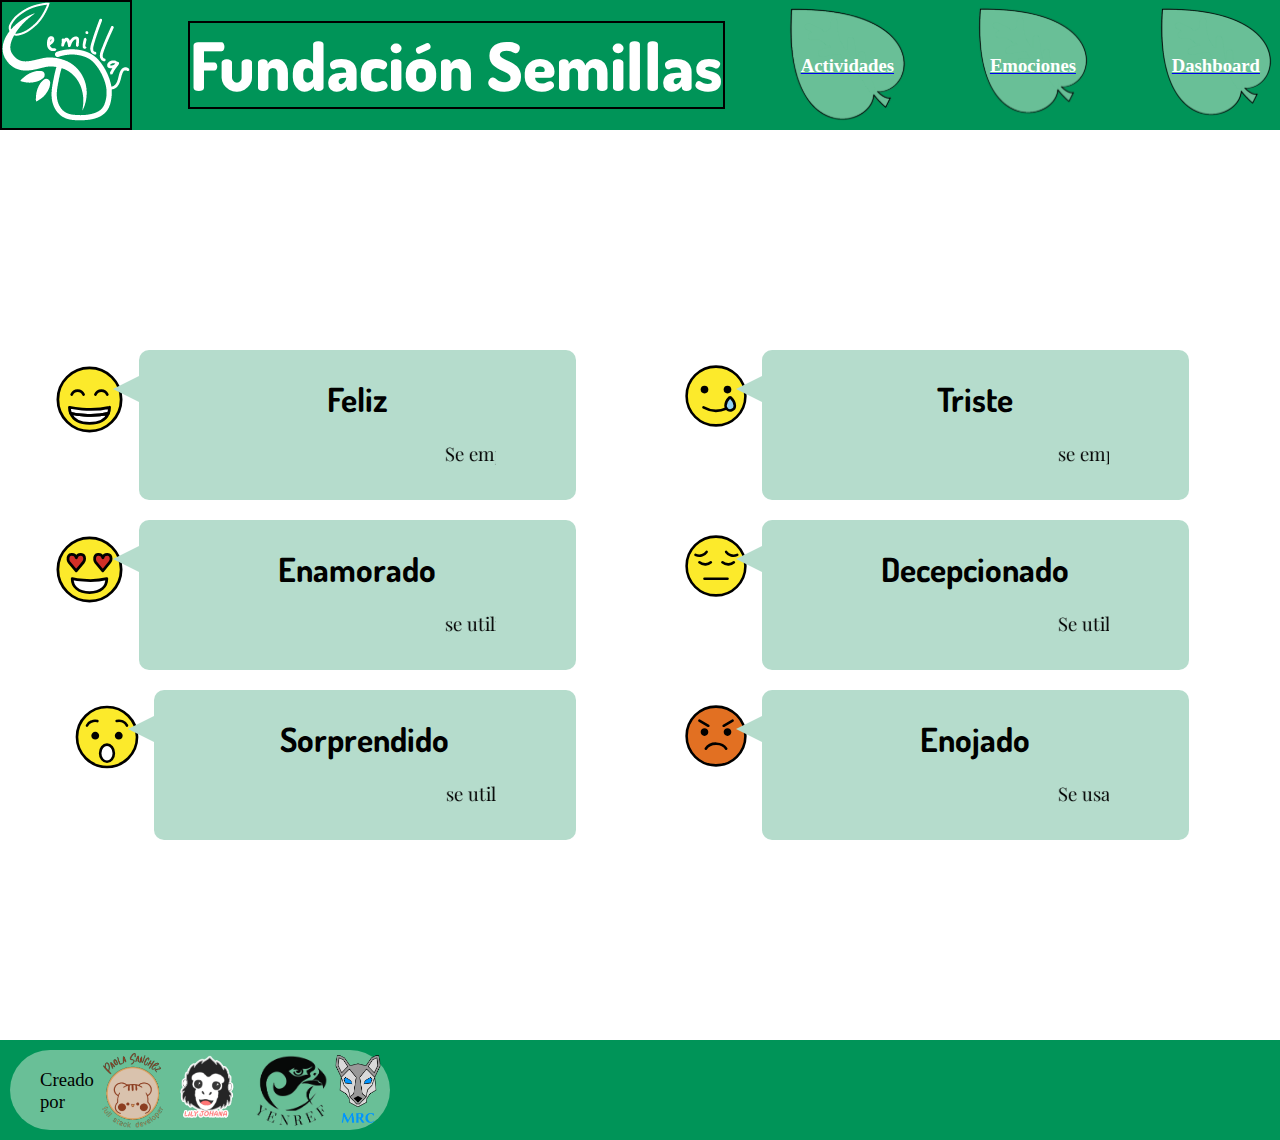
==== commit a2c717ef: "Merge branch 'dev' into f/Paola" ====
--- a/Emociones.html
+++ b/Emociones.html
@@ -7,12 +7,12 @@
     <title>fundacionsemillas</title>
     
     <link rel="stylesheet" href="./estilos/Emociones.css"/>
-    <link rel="stylesheet" href="./estilos/styles.css">
+
     <link rel="preconnect" href="https://fonts.googleapis.com">
-    <link rel="preconnect" href="https://fonts.gstatic.com" crossorigin>
+<link rel="preconnect" href="https://fonts.gstatic.com" crossorigin>
 
-    <!-- Fuentes -->
-    <link href="https://fonts.googleapis.com/css2?family=Dosis:wght@200;300;400;500;600;700;800&family=Playfair+Display:ital,wght@0,400;0,500;0,600;0,700;0,800;0,900;1,400;1,500;1,600;1,700;1,800;1,900&display=swap" rel="stylesheet">
+<!-- Fuentes -->
+<link href="https://fonts.googleapis.com/css2?family=Dosis:wght@200;300;400;500;600;700;800&family=Playfair+Display:ital,wght@0,400;0,500;0,600;0,700;0,800;0,900;1,400;1,500;1,600;1,700;1,800;1,900&display=swap" rel="stylesheet">
 
 </head>
 <body>
@@ -100,24 +100,23 @@
                 </div>
             </section>
         </section>
-          
-        <footer class="footer-01" id="ftr-01">
-            <div class="social">
-                <img src="/img/facebook (2).svg" width="40%"/>
-                <img src="/img/instagram.svg" width="40%"/>
-                <img src="/img/twiter.svg" width="40%"/>
-                <img src="/img/youtube.svg" width="40%"/>
-            </div>
+        </section>    
+    <footer class="footer-01">
+        <div class="creators">
+            <p class="creators-text">Creado por</p>
             
-            <div class="creators">
-                <p class="creators-text">Creado por:</p>
-                <br>
-                <img src="/img/logo-paola.png">
-                <img src="/img/logo-lily.png">
-                <img src="/img/logo-ferney.png">
-                <img src="/img/logo-ricardo.png">
-            </div>
-        </footer>
-    </section>
+            <img src="/img/logo-paola.png">
+            <img src="/img/logo-lily.png">
+            <img src="/img/logo-ferney.png">
+            <img src="/img/logo-ricardo.png">
+        </div>
+        
+        <div class="social">
+            <img src="">
+            <img src="">
+            <img src="">
+            <img src="">
+        </div>
+    </footer>
 </body>
 </html>--- a/estilos/Emociones.css
+++ b/estilos/Emociones.css
@@ -7,23 +7,81 @@
 */
 
 
-/* Responsive destop */
+/* Responsive destok */
 
 @media screen and (min-width: 1024px) and (max-width: 3840px) and (orientation: landscape) {
-    .container{
-        display: flex;
-    }
     body{
         background-color: #ffffff;
         margin: 0px;
         padding: 0px;
     }
+    .container{
+        display: block;
+    }
     h2{
         display: block;
         font-family: 'Dosis',sans-serif;
         font-size: 25pt;
         color: #000000;
-    } 
+    }
+    .header-01{
+        display: flex;
+        background-color: #009458;
+        width: 100%;
+        height: 130px;
+        flex-direction: row;
+        justify-content: space-between;
+    }
+    .logo-home{
+        display: inline-block;
+        border: black solid 2px;
+        margin: 0px;
+    }
+    .fundasemillas{
+        display: inline-block;
+        border: black solid 2px;
+        margin: auto 0px;
+        font-family: 'Dosis', sans-serif;
+        justify-self: center;
+        color: #ffffff;
+        font-size: 50pt;
+        font-weight: 800;
+    }
+    .nav-btn{
+        font-size: 'Dosis', sans-serif;
+        font-weight: 600;
+        color: #ffffff;
+        text-decoration: none;
+        text-align: center;
+        justify-items: center;
+        align-self: center;
+        justify-self: center;
+        padding: 10px 15px;
+    }
+    #nav-btn-01{
+        text-align: center;
+        justify-content: center;
+        align-self: center;
+        margin-top: 40px;
+        font-size: 14pt;
+    }
+    #nav-btn-02{
+        text-align: center;
+        justify-content: center;
+        align-self: center;
+        margin-top: 40px;
+        font-size: 14pt;
+    }
+    #nav-btn-03{
+        text-align: center;
+        justify-content: center;
+        align-self: center;
+        margin-top: 40px;
+        font-size: 14pt;
+    }
+    
+    
+    
     
     #emocions{
         display: -ms-flex;
@@ -383,19 +441,308 @@
         background-color: rgb(209, 87, 87);
     }
     
+    
+    
+    
+    
+    .acceso-1{
+        background-image: url('/img/hoja.svg');
+        background-repeat: no-repeat;
+        background-size: cover;
+    }
+    .tareas-1{
+        display: flex;
+        /* background-color: red;
+        border: black solid 2px; */
+        margin: 5px;
+    }
+    .emociones-1{
+        display: flex;
+        /* background-color: blue;
+        border: black solid 2px; */
+        margin: 5px;
+    }
+    .dashboard-1{
+        display: flex;
+        /* background-color: yellow;
+        border: black solid 2px; */
+        margin: 5px;
+    }
+    
+    .footer-01{
+        display: flex;
+        background-color: #009458;
+        width: 100%;
+        height: 100px;
+        flex-direction: row;
+        justify-content: space-between;
+    }
+    .creators{
+        background-color: #69BF97;
+        width: 25%;
+        border-radius: 50px;
+        margin: 10px;
+        padding: 0px 30px;
+        display: flex;
+        flex-direction: row;
+        justify-content: space-around;
+    }
+    .creators-text{
+        font-size: 14pt;
+        font-weight: 500;
+    }
 }
+
+
+
+/* Responsive Mobile inicio */
+@media(max-width: 500px){
+    body{
+        background-color: #ffffff;
+        margin: 0px;
+        padding: 0px;
+    }
+    .container{
+        display: flex;
+    }
+    h1{
+        font-family: 'Dosis',sans-serif;
+        font-size: 20pt;
+        color: #ffffff;
+    }
+    .header-01{
+        display: flex;
+        background-color: #009458;
+        width: 100%;
+        height: 70px;
+        flex-direction: row;
+        justify-content: space-between;
+    }
+    .logo-home{
+        display: flex;
+        border: black solid 2px;
+        margin: 0px;
+    }
+    .fundasemillas{
+        visibility: hidden;
+        display: inline-block;
+        border: black solid 2px;
+        margin: auto 0px;
+        font-family: 'Dosis', sans-serif;
+        justify-self: center;
+        color: #ffffff;
+        font-size: 50pt;
+        font-weight: 800;
+    }
+    .nav-btn{
+        font-size: 'Dosis', sans-serif;
+        font-weight: 500;
+        color: #ffffff;
+        margin: 0px;
+        padding: 5px 5px;
+    }
+    #nav-btn-01{
+        text-align: center;
+        justify-content: center;
+        align-self: center;
+        margin: 5px 5px 5px -150px;
+        font-size: 12pt;
+    }
+    #nav-btn-02{
+        text-align: center;
+        justify-content: center;
+        align-self: center;
+        margin: 5px 5px 5px -100px;
+        font-size: 12pt;
+    }
+    #nav-btn-03{
+        text-align: center;
+        justify-content: center;
+        align-self: center;
+        margin: 5px 5px 5px -50px;
+        font-size: 12pt;
+    }
+    
+    .tareas-01,.emociones-01,.dashboard-01{
+        text-align: center;
+        padding: 10px
+        
+    }
+    .tareas-01{
+        display: flex;
+        width: 150px;
+        height: 100px;
+        padding: 0px 40px;
+        border-bottom-left-radius: 150px;
+        border-top-right-radius: 150px;
+        border-color: solid black 2px;
+        background: linear-gradient(to right, #009458, #00FF99);
+    }
+    .emociones-01{
+        display: flex;
+        width: 150px;
+        height: 100px;
+        padding: 0px 40px;
+        border-bottom-left-radius: 150px;
+        border-top-right-radius: 150px;
+        border-color: solid black 2px;
+        background: linear-gradient(to right, #009458, #00ffb2);
+    }
+    .dashboard-01{
+        display: flex;
+        width: 150px;
+        height: 100px;
+        padding: 0px 40px;
+        border-bottom-left-radius: 150px;
+        border-top-right-radius: 150px;
+        border-color: solid black 2px;
+        background: linear-gradient(to right, #009458, #aaee66);
+    }
+    .tareas-01>p{
+        text-align: center;
+        color: #ffffff;
+        font-family: 'Playfair Display', serif;
+        margin-top: 0px;
+        font-size: 12pt;
+    }
+    .emociones-01>p{
+        text-align: center;
+        color: #ffffff;
+        font-family: 'Playfair Display', serif;
+        margin-top: 0px;
+        font-size: 12pt;
+    }
+    .dashboard-01>p{
+        text-align: center;
+        color: #ffffff;
+        font-family: 'Playfair Display', serif;
+        margin-top: 0px;
+        font-size: 12pt;
+    }    
+    
+    .acceso-1{
+        background-image: url('/img/las-hojas-de-un-arbol-4-removebg-preview.png');
+        background-repeat: no-repeat;
+        background-size: cover;
+    }
+    .tareas-1{
+        display: flex;
+        /* background-color: red;
+        border: black solid 2px; */
+        margin: 5px;
+    }
+    .emociones-1{
+        display: flex;
+        /* background-color: blue;
+        border: black solid 2px; */
+        margin: 5px;
+    }
+    .dashboard-1{
+        display: flex;
+        /* background-color: yellow;
+        border: black solid 2px; */
+        margin: 5px;
+    }
+    
+    .footer-01{
+        display: flex;
+        background-color: #009458;
+        width: 100%;
+        height: 100px;
+        flex-direction: row;
+        justify-content: space-between;
+    }
+    .creators{
+        background-color: #69BF97;
+        width: 25%;
+        border-radius: 50px;
+        margin: 10px;
+        padding: 0px 30px;
+        display: flex;
+        flex-direction: row;
+        justify-content: space-around;
+    }
+    .creators-text{
+        font-size: 14pt;
+        font-weight: 500;
+    }
+} 
 
 /* Responsive tablet */
 
 @media screen and (min-width: 600px) and (max-width: 900px){
-    
-    
+    body{
+        background-color: #ffffff;
+        margin: 0px;
+        padding: 0px;
+    }
+    .container{
+        display: block;
+    }
     h2{
         display: block;
         font-family: 'Dosis',sans-serif;
         font-size: 25pt;
         color: #000000;
-    }   
+    }
+    .header-01{
+        display: flex;
+        background-color: #009458;
+        width: 100%;
+        height: 130px;
+        flex-direction: row;
+        justify-content: space-between;
+    }
+    .logo-home{
+        display: inline-block;
+        border: black solid 2px;
+        margin: 0px;
+    }
+    .fundasemillas{
+        display: inline-block;
+        border: black solid 2px;
+        margin: auto 0px;
+        font-family: 'Dosis', sans-serif;
+        justify-self: center;
+        color: #ffffff;
+        font-size: 50pt;
+        font-weight: 800;
+    }
+    .nav-btn{
+        font-size: 'Dosis', sans-serif;
+        font-weight: 600;
+        color: #ffffff;
+        text-decoration: none;
+        text-align: center;
+        justify-items: center;
+        align-self: center;
+        justify-self: center;
+        padding: 10px 15px;
+    }
+    #nav-btn-01{
+        text-align: center;
+        justify-content: center;
+        align-self: center;
+        margin-top: 40px;
+        font-size: 14pt;
+    }
+    #nav-btn-02{
+        text-align: center;
+        justify-content: center;
+        align-self: center;
+        margin-top: 40px;
+        font-size: 14pt;
+    }
+    #nav-btn-03{
+        text-align: center;
+        justify-content: center;
+        align-self: center;
+        margin-top: 40px;
+        font-size: 14pt;
+    }
+    
+    
+    
     
     #emocions{
         display: flex;
@@ -751,11 +1098,236 @@
     .talkbubble6:hover{
         background-color: rgb(209, 87, 87);
     }
+    
+    
+    
+    
+    
+    .acceso-1{
+        background-image: url('/img/hoja.svg');
+        background-repeat: no-repeat;
+        background-size: cover;
+    }
+    .tareas-1{
+        display: flex;
+        /* background-color: red;
+        border: black solid 2px; */
+        margin: 5px;
+    }
+    .emociones-1{
+        display: flex;
+        /* background-color: blue;
+        border: black solid 2px; */
+        margin: 5px;
+    }
+    .dashboard-1{
+        display: flex;
+        /* background-color: yellow;
+        border: black solid 2px; */
+        margin: 5px;
+    }
+    
+    .footer-01{
+        display: flex;
+        background-color: #009458;
+        width: 100%;
+        height: 100px;
+        flex-direction: row;
+        justify-content: space-between;
+    }
+    .creators{
+        background-color: #69BF97;
+        width: 25%;
+        border-radius: 50px;
+        margin: 10px;
+        padding: 0px 30px;
+        display: flex;
+        flex-direction: row;
+        justify-content: space-around;
+    }
+    .creators-text{
+        font-size: 14pt;
+        font-weight: 500;
+    }
 }
 
-/* responsive mobile */
+/* Responsive */
 
-@media screen and (max-width: 500px) and (orientation: portrait){
+@media screen and (min-width: 600px) and (max-width: 900px){
+    body{
+        background-color: #ffffff;
+        margin: 0px;
+        padding: 0px;
+    }
+    .container{
+        display: flex;
+    }
+    h1{
+        font-family: 'Dosis',sans-serif;
+        font-size: 20pt;
+        color: #ffffff;
+    }
+    .header-01{
+        display: flex;
+        background-color: #009458;
+        width: 100%;
+        height: 70px;
+        flex-direction: row;
+        justify-content: space-between;
+    }
+    .logo-home{
+        display: flex;
+        border: black solid 2px;
+        margin: 0px;
+    }
+    .fundasemillas{
+        visibility: hidden;
+        display: inline-block;
+        border: black solid 2px;
+        margin: auto 0px;
+        font-family: 'Dosis', sans-serif;
+        justify-self: center;
+        color: #ffffff;
+        font-size: 50pt;
+        font-weight: 800;
+    }
+    .nav-btn{
+        font-size: 'Dosis', sans-serif;
+        font-weight: 500;
+        color: #ffffff;
+        margin: 0px;
+        padding: 5px 5px;
+    }
+    #nav-btn-01{
+        text-align: center;
+        justify-content: center;
+        align-self: center;
+        margin: 5px 5px 5px -150px;
+        font-size: 12pt;
+    }
+    #nav-btn-02{
+        text-align: center;
+        justify-content: center;
+        align-self: center;
+        margin: 5px 5px 5px -100px;
+        font-size: 12pt;
+    }
+    #nav-btn-03{
+        text-align: center;
+        justify-content: center;
+        align-self: center;
+        margin: 5px 5px 5px -50px;
+        font-size: 12pt;
+    }
+    
+    .tareas-01,.emociones-01,.dashboard-01{
+        text-align: center;
+        padding: 10px
+        
+    }
+    .tareas-01{
+        display: flex;
+        width: 150px;
+        height: 100px;
+        padding: 0px 40px;
+        border-bottom-left-radius: 150px;
+        border-top-right-radius: 150px;
+        border-color: solid black 2px;
+        background: linear-gradient(to right, #009458, #00FF99);
+    }
+    .emociones-01{
+        display: flex;
+        width: 150px;
+        height: 100px;
+        padding: 0px 40px;
+        border-bottom-left-radius: 150px;
+        border-top-right-radius: 150px;
+        border-color: solid black 2px;
+        background: linear-gradient(to right, #009458, #00ffb2);
+    }
+    .dashboard-01{
+        display: flex;
+        width: 150px;
+        height: 100px;
+        padding: 0px 40px;
+        border-bottom-left-radius: 150px;
+        border-top-right-radius: 150px;
+        border-color: solid black 2px;
+        background: linear-gradient(to right, #009458, #aaee66);
+    }
+    .tareas-01>p{
+        text-align: center;
+        color: #ffffff;
+        font-family: 'Playfair Display', serif;
+        margin-top: 0px;
+        font-size: 12pt;
+    }
+    .emociones-01>p{
+        text-align: center;
+        color: #ffffff;
+        font-family: 'Playfair Display', serif;
+        margin-top: 0px;
+        font-size: 12pt;
+    }
+    .dashboard-01>p{
+        text-align: center;
+        color: #ffffff;
+        font-family: 'Playfair Display', serif;
+        margin-top: 0px;
+        font-size: 12pt;
+    }    
+    
+    .acceso-1{
+        background-image: url('/img/las-hojas-de-un-arbol-4-removebg-preview.png');
+        background-repeat: no-repeat;
+        background-size: cover;
+    }
+    .tareas-1{
+        display: flex;
+        /* background-color: red;
+        border: black solid 2px; */
+        margin: 5px;
+    }
+    .emociones-1{
+        display: flex;
+        /* background-color: blue;
+        border: black solid 2px; */
+        margin: 5px;
+    }
+    .dashboard-1{
+        display: flex;
+        /* background-color: yellow;
+        border: black solid 2px; */
+        margin: 5px;
+    }
+    
+    .footer-01{
+        display: flex;
+        background-color: #009458;
+        width: 100%;
+        height: 100px;
+        flex-direction: row;
+        justify-content: space-between;
+    }
+    .creators{
+        background-color: #69BF97;
+        width: 25%;
+        border-radius: 50px;
+        margin: 10px;
+        padding: 0px 30px;
+        display: flex;
+        flex-direction: row;
+        justify-content: space-around;
+    }
+    .creators-text{
+        font-size: 14pt;
+        font-weight: 500;
+    }
+} 
+
+/* Responsive tablet */
+
+@media screen and (min-width: 600px) and (max-width: 900px){
     body{
         background-color: #ffffff;
         margin: 0px;
@@ -831,31 +1403,31 @@
     
     #emocions{
         display: flex;
-        margin-left: 10px;
+        margin-left: 40px;
         flex-direction: column;
     }
     .contenido1{
         text-align: center;
         display: block;
-        width: 50%;
-        display: flex;
-        margin: 100px auto 0 30%;
+        width: 80%;
+        display: flex;
+        margin: 200px auto 0 auto;
         flex-direction: column;
         
     }
     .contenido2{
         text-align: center;
         display: block;
-        width: 50%;
-        display: flex;
-        margin: 0 auto 10% 30%;
+        width: 80%;
+        display: flex;
+        margin: auto auto 200px auto;
         flex-direction: column;
     }
     .emoji1{
         display: block;
-        width: 55%;
-        height: 25%;
-        padding: 10px 10x;
+        width: 450px;
+        height: 100px;
+        padding: 0px 80px;
         position: relative;
         -moz-border-radius: 10px;
         -webkit-border-radius: 10px;
@@ -1090,7 +1662,7 @@
         margin-top: 20px;
         text-align: center;
         display: block;
-        width: 75%;
+        width: 85%;
         display: flex;
         
     }
@@ -1134,35 +1706,35 @@
     }
     .img-emoji1{
         display:block;
-        height: 50%;
-        width: 50%;
+        height: 30%;
+        width: 30%;
     }
     .img-emoji2{
         display:block;
-        height: 50%;
-        width: 50%;
+        height: 30%;
+        width: 30%;
     }
     .img-emoji3{
         
         display:block;
-        height: 50%;
-        width: 50%;
+        height: 30%;
+        width: 30%;
         
     }
     .img-emoji4{
         display:block;
-        height: 50%;
-        width: 50%;
+        height: 30%;
+        width: 30%;
     }
     .img-emoji5{
         display:block;
-        height: 50%;
-        width: 50%;
+        height: 30%;
+        width: 30%;
     }
     .img-emoji6{
         display:block;
-        height: 50%;
-        width: 50%;
+        height: 30%;
+        width: 30%;
     }
     
     .talkbubble1:hover{
@@ -1183,4 +1755,55 @@
     .talkbubble6:hover{
         background-color: rgb(209, 87, 87);
     }
+    
+    
+    
+    
+    
+    .acceso-1{
+        background-image: url('/img/hoja.svg');
+        background-repeat: no-repeat;
+        background-size: cover;
+    }
+    .tareas-1{
+        display: flex;
+        /* background-color: red;
+        border: black solid 2px; */
+        margin: 5px;
+    }
+    .emociones-1{
+        display: flex;
+        /* background-color: blue;
+        border: black solid 2px; */
+        margin: 5px;
+    }
+    .dashboard-1{
+        display: flex;
+        /* background-color: yellow;
+        border: black solid 2px; */
+        margin: 5px;
+    }
+    
+    .footer-01{
+        display: flex;
+        background-color: #009458;
+        width: 100%;
+        height: 100px;
+        flex-direction: row;
+        justify-content: space-between;
+    }
+    .creators{
+        background-color: #69BF97;
+        width: 25%;
+        border-radius: 50px;
+        margin: 10px;
+        padding: 0px 30px;
+        display: flex;
+        flex-direction: row;
+        justify-content: space-around;
+    }
+    .creators-text{
+        font-size: 14pt;
+        font-weight: 500;
+    }
 }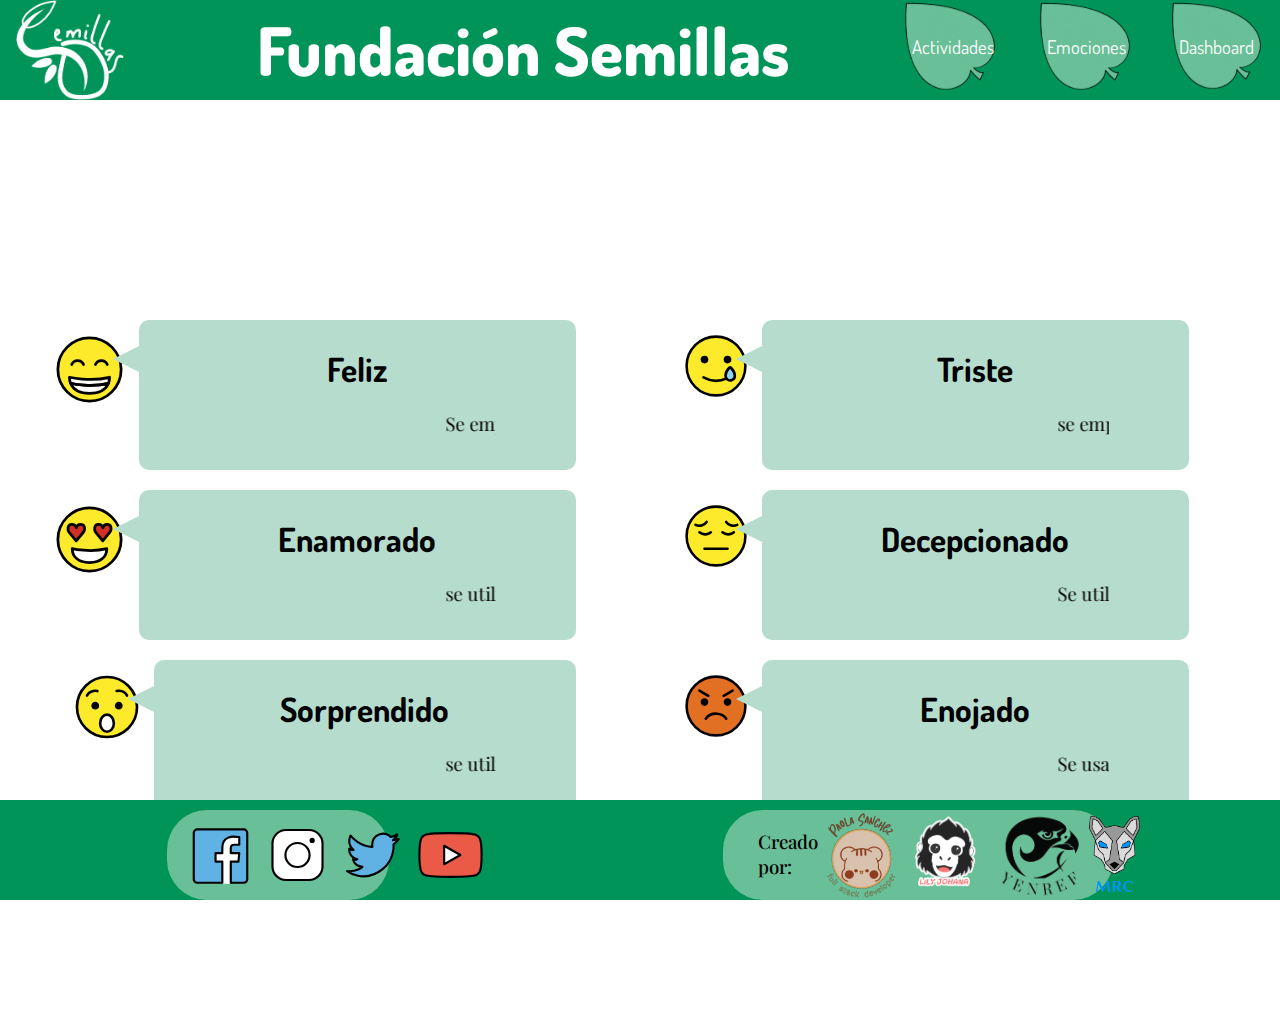
==== commit 61efef29: "Merge pull request #14 from manuel101284/f/alexis" ====
--- a/Emociones.html
+++ b/Emociones.html
@@ -7,12 +7,12 @@
     <title>fundacionsemillas</title>
     
     <link rel="stylesheet" href="./estilos/Emociones.css"/>
+    <link rel="stylesheet" href="./estilos/styles.css">
+    <link rel="preconnect" href="https://fonts.googleapis.com">
+    <link rel="preconnect" href="https://fonts.gstatic.com" crossorigin>
 
-    <link rel="preconnect" href="https://fonts.googleapis.com">
-<link rel="preconnect" href="https://fonts.gstatic.com" crossorigin>
-
-<!-- Fuentes -->
-<link href="https://fonts.googleapis.com/css2?family=Dosis:wght@200;300;400;500;600;700;800&family=Playfair+Display:ital,wght@0,400;0,500;0,600;0,700;0,800;0,900;1,400;1,500;1,600;1,700;1,800;1,900&display=swap" rel="stylesheet">
+    <!-- Fuentes -->
+    <link href="https://fonts.googleapis.com/css2?family=Dosis:wght@200;300;400;500;600;700;800&family=Playfair+Display:ital,wght@0,400;0,500;0,600;0,700;0,800;0,900;1,400;1,500;1,600;1,700;1,800;1,900&display=swap" rel="stylesheet">
 
 </head>
 <body>
@@ -100,23 +100,24 @@
                 </div>
             </section>
         </section>
-        </section>    
-    <footer class="footer-01">
-        <div class="creators">
-            <p class="creators-text">Creado por</p>
+          
+        <footer class="footer-01" id="ftr-01">
+            <div class="social">
+                <img src="/img/facebook (2).svg" width="40%"/>
+                <img src="/img/instagram.svg" width="40%"/>
+                <img src="/img/twiter.svg" width="40%"/>
+                <img src="/img/youtube.svg" width="40%"/>
+            </div>
             
-            <img src="/img/logo-paola.png">
-            <img src="/img/logo-lily.png">
-            <img src="/img/logo-ferney.png">
-            <img src="/img/logo-ricardo.png">
-        </div>
-        
-        <div class="social">
-            <img src="">
-            <img src="">
-            <img src="">
-            <img src="">
-        </div>
-    </footer>
+            <div class="creators">
+                <p class="creators-text">Creado por:</p>
+                <br>
+                <img src="/img/logo-paola.png">
+                <img src="/img/logo-lily.png">
+                <img src="/img/logo-ferney.png">
+                <img src="/img/logo-ricardo.png">
+            </div>
+        </footer>
+    </section>
 </body>
 </html>--- a/estilos/Emociones.css
+++ b/estilos/Emociones.css
@@ -7,9 +7,755 @@
 */
 
 
-/* Responsive destok */
+/* Responsive destop */
 
 @media screen and (min-width: 1024px) and (max-width: 3840px) and (orientation: landscape) {
+    .container{
+        display: flex;
+    }
+    body{
+        background-color: #ffffff;
+        margin: 0px;
+        padding: 0px;
+    }
+    h2{
+        display: block;
+        font-family: 'Dosis',sans-serif;
+        font-size: 25pt;
+        color: #000000;
+    } 
+    
+    #emocions{
+        display: -ms-flex;
+        display: -webkit-flex;
+        display: flex;
+        margin-left: 40px;
+    }
+    .contenido1{
+        text-align: center;
+        display: block;
+        width: 80%;
+        display: flex;
+        flex-wrap: nowrap;
+        margin: 200px auto;
+        flex-direction: column;
+    }
+    .contenido2{
+        text-align: center;
+        display: block;
+        width: 80%;
+        display: flex;
+        flex-wrap: nowrap;
+        margin: 200px auto;
+        justify-content: space-between;
+        flex-direction: column;
+    }
+    .emoji1{
+        display: block;
+        width: 450px;
+        height: 100px;
+        padding: 0px 80px;
+        position: relative;
+        -moz-border-radius: 10px;
+        -webkit-border-radius: 10px;
+        border-radius: 10px;
+    }
+    .emoji2{
+        display: block;
+        width: 350px;
+        height: 100px;
+        padding: 0px 80px;
+        position: relative;
+        -moz-border-radius: 10px;
+        -webkit-border-radius: 10px;
+        border-radius: 10px;
+    }
+    .emoji3{
+        display: block;
+        width: 450px;
+        height: 100px;
+        padding: 0px 80px;
+        position: relative;
+        -moz-border-radius: 10px;
+        -webkit-border-radius: 10px;
+        border-radius: 10px;
+    }
+    .emoji4{
+        display: block;
+        width: 450px;
+        height: 100px;
+        padding: 0px 80px;
+        position: relative;
+        -moz-border-radius: 10px;
+        -webkit-border-radius: 10px;
+        border-radius: 10px;
+    }
+    .emoji5{
+        display: block;
+        width: 450px;
+        height: 100px;
+        padding: 0px 80px;
+        position: relative;
+        -moz-border-radius: 10px;
+        -webkit-border-radius: 10px;
+        border-radius: 10px;
+    }
+    .emoji6{
+        display: block;
+        width: 450px;
+        height: 100px;
+        padding: 0px 80px;
+        position: relative;
+        -moz-border-radius: 10px;
+        -webkit-border-radius: 10px;
+        border-radius: 10px;
+    }
+    .emoji1>p{
+        text-align: center;
+        color: #000000;
+        font-family: 'Playfair Display', serif;
+        margin-top: -60px;
+        font-size: 14pt;
+    }
+    .emoji2>p{
+        text-align: center;
+        color: #000000;
+        font-family: 'Playfair Display', serif;
+        margin-top: -60px;
+        font-size: 14pt;
+    }
+    .emoji3>p{
+        text-align: center;
+        color: #000000;
+        font-family: 'Playfair Display', serif;
+        margin-top: -60px;
+        font-size: 14pt;
+    }
+    .emoji4>p{
+        text-align: center;
+        color: #000000;
+        font-family: 'Playfair Display', serif;
+        margin-top: -60px;
+        font-size: 14pt;
+    }
+    .emoji5>p{
+        text-align: center;
+        color: #000000;
+        font-family: 'Playfair Display', serif;
+        margin-top: -60px;
+        font-size: 14pt;
+    }
+    .emoji6>p{
+        text-align: center;
+        color: #000000;
+        font-family: 'Playfair Display', serif;
+        margin-top: -60px;
+        font-size: 14pt;
+    }    
+    .talkbubble1 {
+        width: 450px;
+        height: 150px;
+        background: #B5DCCC;
+        position: relative;
+        -moz-border-radius: 10px;
+        -webkit-border-radius: 10px;
+        border-radius: 10px;
+        background: linear-gradient(to right, #B5DCCC);
+    }
+    .talkbubble1:before {
+        content: "";
+        position: absolute;
+        right: 100%;
+        top: 26px;
+        width: 0;
+        height: 0;
+        border-top: 13px solid transparent;
+        border-right: 26px solid #B5DCCC;
+        border-bottom: 13px solid transparent;
+        background: linear-gradient(to right, #B5DCCC);
+    }
+    .talkbubble2 {
+        width: 450px;
+        height: 150px;
+        background: #B5DCCC;
+        position: relative;
+        -moz-border-radius: 10px;
+        -webkit-border-radius: 10px;
+        border-radius: 10px;
+        background: linear-gradient(to right, #B5DCCC);
+    }
+    .talkbubble2:before {
+        content: "";
+        position: absolute;
+        right: 100%;
+        top: 26px;
+        width: 0;
+        height: 0;
+        border-top: 13px solid transparent;
+        border-right: 26px solid #B5DCCC;
+        border-bottom: 13px solid transparent;
+        background: linear-gradient(to right, #B5DCCC);
+    }
+    .talkbubble3 {
+        width: 450px;
+        height: 150px;
+        background: #B5DCCC;
+        position: relative;
+        -moz-border-radius: 10px;
+        -webkit-border-radius: 10px;
+        border-radius: 10px;
+        background: linear-gradient(to right, #B5DCCC);
+    }
+    .talkbubble3:before {
+        content: "";
+        position: absolute;
+        right: 100%;
+        top: 26px;
+        width: 0;
+        height: 0;
+        border-top: 13px solid transparent;
+        border-right: 26px solid #B5DCCC;
+        border-bottom: 13px solid transparent;
+        background: linear-gradient(to right, #B5DCCC);
+    }
+    .talkbubble4 {
+        width: 450px;
+        height: 150px;
+        background: #B5DCCC;
+        position: relative;
+        -moz-border-radius: 10px;
+        -webkit-border-radius: 10px;
+        border-radius: 10px;
+        background: linear-gradient(to right, #B5DCCC);
+    }
+    .talkbubble4:before {
+        content: "";
+        position: absolute;
+        right: 100%;
+        top: 26px;
+        width: 0;
+        height: 0;
+        border-top: 13px solid transparent;
+        border-right: 26px solid #B5DCCC;
+        border-bottom: 13px solid transparent;
+        background: linear-gradient(to right, #B5DCCC);
+    }
+    .talkbubble5 {
+        width: 450px;
+        height: 150px;
+        background: #B5DCCC;
+        position: relative;
+        -moz-border-radius: 10px;
+        -webkit-border-radius: 10px;
+        border-radius: 10px;
+        background: linear-gradient(to right, #B5DCCC);
+    }
+    .talkbubble5:before {
+        content: "";
+        position: absolute;
+        right: 100%;
+        top: 26px;
+        width: 0;
+        height: 0;
+        border-top: 13px solid transparent;
+        border-right: 26px solid #B5DCCC;
+        border-bottom: 13px solid transparent;
+        background: linear-gradient(to right, #B5DCCC);
+    }
+    .talkbubble6 {
+        width: 450px;
+        height: 150px;
+        background: #B5DCCC;
+        position: relative;
+        -moz-border-radius: 10px;
+        -webkit-border-radius: 10px;
+        border-radius: 10px;
+        background: linear-gradient(to right, #B5DCCC);
+    }
+    .talkbubble6:before {
+        content: "";
+        position: absolute;
+        right: 100%;
+        top: 26px;
+        width: 0;
+        height: 0;
+        border-top: 13px solid transparent;
+        border-right: 26px solid #B5DCCC;
+        border-bottom: 13px solid transparent;
+        background: linear-gradient(to right, #B5DCCC);
+    }
+    
+    .bloque-emoji1{
+        margin-top: 20px;
+        text-align: center;
+        display: block;
+        width: 85%;
+        display: flex;
+        
+    }
+    .bloque-emoji2{
+        margin-top: 20px;
+        text-align: center;
+        display: block;
+        width: 85%;
+        display: flex;
+        
+    }
+    .bloque-emoji3{
+        margin-top: 20px;
+        text-align: center;
+        display: block;
+        width: 85%;
+        display: flex;
+        
+    }
+    .bloque-emoji4{
+        margin-top: 20px;
+        text-align: center;
+        display: block;
+        width: 85%;
+        display: flex;
+    }
+    .bloque-emoji5{
+        margin-top: 20px;
+        text-align: center;
+        display: block;
+        width: 85%;
+        display: flex;
+    }
+    .bloque-emoji6{
+        margin-top: 20px;
+        text-align: center;
+        display: block;
+        width: 85%;
+        display: flex;
+        
+    }
+    .img-emoji1{
+        display:block;
+        height: 30%;
+        width: 30%;
+    }
+    .img-emoji2{
+        display:block;
+        height: 30%;
+        width: 30%;
+    }
+    .img-emoji3{
+        
+        display:block;
+        height: 30%;
+        width: 30%;
+        margin-left: 20px;
+    }
+    .img-emoji4{
+        display:block;
+        height: 30%;
+        width: 30%;
+    }
+    .img-emoji5{
+        display:block;
+        height: 30%;
+        width: 30%;
+    }
+    .img-emoji6{
+        display:block;
+        height: 30%;
+        width: 30%;
+    }
+    
+    .talkbubble1:hover{
+        background-color: rgb(34, 216, 34);
+    }
+    .talkbubble2:hover{
+        background-color: rgb(244, 159,173);
+    }
+    .talkbubble3:hover{
+        background-color: rgb(235, 235, 118);
+    }
+    .talkbubble4:hover{
+        background-color: rgb(79, 79, 245);
+    }
+    .talkbubble5:hover{
+        background-color: rgb(248, 215,153);
+    }
+    .talkbubble6:hover{
+        background-color: rgb(209, 87, 87);
+    }
+    
+}
+
+/* Responsive tablet */
+
+@media screen and (min-width: 600px) and (max-width: 900px){
+    
+    
+    h2{
+        display: block;
+        font-family: 'Dosis',sans-serif;
+        font-size: 25pt;
+        color: #000000;
+    }   
+    
+    #emocions{
+        display: flex;
+        margin-left: 40px;
+        flex-direction: column;
+    }
+    .contenido1{
+        text-align: center;
+        display: block;
+        width: 80%;
+        display: flex;
+        margin: 200px auto 0 auto;
+        flex-direction: column;
+        
+    }
+    .contenido2{
+        text-align: center;
+        display: block;
+        width: 80%;
+        display: flex;
+        margin: auto auto 200px auto;
+        flex-direction: column;
+    }
+    .emoji1{
+        display: block;
+        width: 450px;
+        height: 100px;
+        padding: 0px 80px;
+        position: relative;
+        -moz-border-radius: 10px;
+        -webkit-border-radius: 10px;
+        border-radius: 10px;
+    }
+    .emoji2{
+        display: block;
+        width: 450px;
+        height: 100px;
+        padding: 0px 80px;
+        position: relative;
+        -moz-border-radius: 10px;
+        -webkit-border-radius: 10px;
+        border-radius: 10px;
+    }
+    .emoji3{
+        display: block;
+        width: 450px;
+        height: 100px;
+        padding: 0px 80px;
+        position: relative;
+        -moz-border-radius: 10px;
+        -webkit-border-radius: 10px;
+        border-radius: 10px;
+    }
+    .emoji4{
+        display: block;
+        width: 450px;
+        height: 100px;
+        padding: 0px 80px;
+        position: relative;
+        -moz-border-radius: 10px;
+        -webkit-border-radius: 10px;
+        border-radius: 10px;
+    }
+    .emoji5{
+        display: block;
+        width: 450px;
+        height: 100px;
+        padding: 0px 80px;
+        position: relative;
+        -moz-border-radius: 10px;
+        -webkit-border-radius: 10px;
+        border-radius: 10px;
+    }
+    .emoji6{
+        display: block;
+        width: 450px;
+        height: 100px;
+        padding: 0px 80px;
+        position: relative;
+        -moz-border-radius: 10px;
+        -webkit-border-radius: 10px;
+        border-radius: 10px;
+    }
+    .emoji1>p{
+        text-align: center;
+        color: #000000;
+        font-family: 'Playfair Display', serif;
+        margin-top: -60px;
+        font-size: 14pt;
+    }
+    .emoji2>p{
+        text-align: center;
+        color: #000000;
+        font-family: 'Playfair Display', serif;
+        margin-top: -60px;
+        font-size: 14pt;
+    }
+    .emoji3>p{
+        text-align: center;
+        color: #000000;
+        font-family: 'Playfair Display', serif;
+        margin-top: -60px;
+        font-size: 14pt;
+    }
+    .emoji4>p{
+        text-align: center;
+        color: #000000;
+        font-family: 'Playfair Display', serif;
+        margin-top: -60px;
+        font-size: 14pt;
+    }
+    .emoji5>p{
+        text-align: center;
+        color: #000000;
+        font-family: 'Playfair Display', serif;
+        margin-top: -60px;
+        font-size: 14pt;
+    }
+    .emoji6>p{
+        text-align: center;
+        color: #000000;
+        font-family: 'Playfair Display', serif;
+        margin-top: -60px;
+        font-size: 14pt;
+    }    
+    .talkbubble1 {
+        width: 450px;
+        height: 150px;
+        background: #B5DCCC;
+        position: relative;
+        -moz-border-radius: 10px;
+        -webkit-border-radius: 10px;
+        border-radius: 10px;
+        background: linear-gradient(to right, #B5DCCC);
+    }
+    .talkbubble1:before {
+        content: "";
+        position: absolute;
+        right: 100%;
+        top: 26px;
+        width: 0;
+        height: 0;
+        border-top: 13px solid transparent;
+        border-right: 26px solid #B5DCCC;
+        border-bottom: 13px solid transparent;
+        background: linear-gradient(to right, #B5DCCC);
+    }
+    .talkbubble2 {
+        width: 450px;
+        height: 150px;
+        background: #B5DCCC;
+        position: relative;
+        -moz-border-radius: 10px;
+        -webkit-border-radius: 10px;
+        border-radius: 10px;
+        background: linear-gradient(to right, #B5DCCC);
+    }
+    .talkbubble2:before {
+        content: "";
+        position: absolute;
+        right: 100%;
+        top: 26px;
+        width: 0;
+        height: 0;
+        border-top: 13px solid transparent;
+        border-right: 26px solid #B5DCCC;
+        border-bottom: 13px solid transparent;
+        background: linear-gradient(to right, #B5DCCC);
+    }
+    .talkbubble3 {
+        width: 450px;
+        height: 150px;
+        background: #B5DCCC;
+        position: relative;
+        -moz-border-radius: 10px;
+        -webkit-border-radius: 10px;
+        border-radius: 10px;
+        background: linear-gradient(to right, #B5DCCC);
+    }
+    .talkbubble3:before {
+        content: "";
+        position: absolute;
+        right: 100%;
+        top: 26px;
+        width: 0;
+        height: 0;
+        border-top: 13px solid transparent;
+        border-right: 26px solid #B5DCCC;
+        border-bottom: 13px solid transparent;
+        background: linear-gradient(to right, #B5DCCC);
+    }
+    .talkbubble4 {
+        width: 450px;
+        height: 150px;
+        background: #B5DCCC;
+        position: relative;
+        -moz-border-radius: 10px;
+        -webkit-border-radius: 10px;
+        border-radius: 10px;
+        background: linear-gradient(to right, #B5DCCC);
+    }
+    .talkbubble4:before {
+        content: "";
+        position: absolute;
+        right: 100%;
+        top: 26px;
+        width: 0;
+        height: 0;
+        border-top: 13px solid transparent;
+        border-right: 26px solid #B5DCCC;
+        border-bottom: 13px solid transparent;
+        background: linear-gradient(to right, #B5DCCC);
+    }
+    .talkbubble5 {
+        width: 450px;
+        height: 150px;
+        background: #B5DCCC;
+        position: relative;
+        -moz-border-radius: 10px;
+        -webkit-border-radius: 10px;
+        border-radius: 10px;
+        background: linear-gradient(to right, #B5DCCC);
+    }
+    .talkbubble5:before {
+        content: "";
+        position: absolute;
+        right: 100%;
+        top: 26px;
+        width: 0;
+        height: 0;
+        border-top: 13px solid transparent;
+        border-right: 26px solid #B5DCCC;
+        border-bottom: 13px solid transparent;
+        background: linear-gradient(to right, #B5DCCC);
+    }
+    .talkbubble6 {
+        width: 450px;
+        height: 150px;
+        background: #B5DCCC;
+        position: relative;
+        -moz-border-radius: 10px;
+        -webkit-border-radius: 10px;
+        border-radius: 10px;
+        background: linear-gradient(to right, #B5DCCC);
+    }
+    .talkbubble6:before {
+        content: "";
+        position: absolute;
+        right: 100%;
+        top: 26px;
+        width: 0;
+        height: 0;
+        border-top: 13px solid transparent;
+        border-right: 26px solid #B5DCCC;
+        border-bottom: 13px solid transparent;
+        background: linear-gradient(to right, #B5DCCC);
+    }
+    
+    .bloque-emoji1{
+        margin-top: 20px;
+        text-align: center;
+        display: block;
+        width: 85%;
+        display: flex;
+        
+    }
+    .bloque-emoji2{
+        margin-top: 20px;
+        text-align: center;
+        display: block;
+        width: 85%;
+        display: flex;
+        
+    }
+    .bloque-emoji3{
+        margin-top: 20px;
+        text-align: center;
+        display: block;
+        width: 85%;
+        display: flex;
+        
+    }
+    .bloque-emoji4{
+        margin-top: 20px;
+        text-align: center;
+        display: block;
+        width: 85%;
+        display: flex;
+    }
+    .bloque-emoji5{
+        margin-top: 20px;
+        text-align: center;
+        display: block;
+        width: 85%;
+        display: flex;
+    }
+    .bloque-emoji6{
+        margin-top: 20px;
+        text-align: center;
+        display: block;
+        width: 85%;
+        display: flex;
+        
+    }
+    .img-emoji1{
+        display:block;
+        height: 30%;
+        width: 30%;
+    }
+    .img-emoji2{
+        display:block;
+        height: 30%;
+        width: 30%;
+    }
+    .img-emoji3{
+        
+        display:block;
+        height: 30%;
+        width: 30%;
+        
+    }
+    .img-emoji4{
+        display:block;
+        height: 30%;
+        width: 30%;
+    }
+    .img-emoji5{
+        display:block;
+        height: 30%;
+        width: 30%;
+    }
+    .img-emoji6{
+        display:block;
+        height: 30%;
+        width: 30%;
+    }
+    
+    .talkbubble1:hover{
+        background-color: rgb(34, 216, 34);
+    }
+    .talkbubble2:hover{
+        background-color: rgb(244, 159,173);
+    }
+    .talkbubble3:hover{
+        background-color: rgb(235, 235, 118);
+    }
+    .talkbubble4:hover{
+        background-color: rgb(79, 79, 245);
+    }
+    .talkbubble5:hover{
+        background-color: rgb(248, 215,153);
+    }
+    .talkbubble6:hover{
+        background-color: rgb(209, 87, 87);
+    }
+}
+
+/* responsive mobile */
+
+@media screen and (max-width: 500px) and (orientation: portrait){
     body{
         background-color: #ffffff;
         margin: 0px;
@@ -84,35 +830,32 @@
     
     
     #emocions{
-        display: -ms-flex;
-        display: -webkit-flex;
-        display: flex;
-        margin-left: 40px;
+        display: flex;
+        margin-left: 10px;
+        flex-direction: column;
     }
     .contenido1{
         text-align: center;
         display: block;
-        width: 80%;
-        display: flex;
-        flex-wrap: nowrap;
-        margin: 200px auto;
+        width: 50%;
+        display: flex;
+        margin: 100px auto 0 30%;
         flex-direction: column;
+        
     }
     .contenido2{
         text-align: center;
         display: block;
-        width: 80%;
-        display: flex;
-        flex-wrap: nowrap;
-        margin: 200px auto;
-        justify-content: space-between;
+        width: 50%;
+        display: flex;
+        margin: 0 auto 10% 30%;
         flex-direction: column;
     }
     .emoji1{
         display: block;
-        width: 450px;
-        height: 100px;
-        padding: 0px 80px;
+        width: 55%;
+        height: 25%;
+        padding: 10px 10x;
         position: relative;
         -moz-border-radius: 10px;
         -webkit-border-radius: 10px;
@@ -120,7 +863,7 @@
     }
     .emoji2{
         display: block;
-        width: 350px;
+        width: 450px;
         height: 100px;
         padding: 0px 80px;
         position: relative;
@@ -347,7 +1090,7 @@
         margin-top: 20px;
         text-align: center;
         display: block;
-        width: 85%;
+        width: 75%;
         display: flex;
         
     }
@@ -391,35 +1134,35 @@
     }
     .img-emoji1{
         display:block;
-        height: 30%;
-        width: 30%;
+        height: 50%;
+        width: 50%;
     }
     .img-emoji2{
         display:block;
-        height: 30%;
-        width: 30%;
+        height: 50%;
+        width: 50%;
     }
     .img-emoji3{
         
         display:block;
-        height: 30%;
-        width: 30%;
-        margin-left: 20px;
+        height: 50%;
+        width: 50%;
+        
     }
     .img-emoji4{
         display:block;
-        height: 30%;
-        width: 30%;
+        height: 50%;
+        width: 50%;
     }
     .img-emoji5{
         display:block;
-        height: 30%;
-        width: 30%;
+        height: 50%;
+        width: 50%;
     }
     .img-emoji6{
         display:block;
-        height: 30%;
-        width: 30%;
+        height: 50%;
+        width: 50%;
     }
     
     .talkbubble1:hover{
@@ -440,1370 +1183,4 @@
     .talkbubble6:hover{
         background-color: rgb(209, 87, 87);
     }
-    
-    
-    
-    
-    
-    .acceso-1{
-        background-image: url('/img/hoja.svg');
-        background-repeat: no-repeat;
-        background-size: cover;
-    }
-    .tareas-1{
-        display: flex;
-        /* background-color: red;
-        border: black solid 2px; */
-        margin: 5px;
-    }
-    .emociones-1{
-        display: flex;
-        /* background-color: blue;
-        border: black solid 2px; */
-        margin: 5px;
-    }
-    .dashboard-1{
-        display: flex;
-        /* background-color: yellow;
-        border: black solid 2px; */
-        margin: 5px;
-    }
-    
-    .footer-01{
-        display: flex;
-        background-color: #009458;
-        width: 100%;
-        height: 100px;
-        flex-direction: row;
-        justify-content: space-between;
-    }
-    .creators{
-        background-color: #69BF97;
-        width: 25%;
-        border-radius: 50px;
-        margin: 10px;
-        padding: 0px 30px;
-        display: flex;
-        flex-direction: row;
-        justify-content: space-around;
-    }
-    .creators-text{
-        font-size: 14pt;
-        font-weight: 500;
-    }
-}
-
-
-
-/* Responsive Mobile inicio */
-@media(max-width: 500px){
-    body{
-        background-color: #ffffff;
-        margin: 0px;
-        padding: 0px;
-    }
-    .container{
-        display: flex;
-    }
-    h1{
-        font-family: 'Dosis',sans-serif;
-        font-size: 20pt;
-        color: #ffffff;
-    }
-    .header-01{
-        display: flex;
-        background-color: #009458;
-        width: 100%;
-        height: 70px;
-        flex-direction: row;
-        justify-content: space-between;
-    }
-    .logo-home{
-        display: flex;
-        border: black solid 2px;
-        margin: 0px;
-    }
-    .fundasemillas{
-        visibility: hidden;
-        display: inline-block;
-        border: black solid 2px;
-        margin: auto 0px;
-        font-family: 'Dosis', sans-serif;
-        justify-self: center;
-        color: #ffffff;
-        font-size: 50pt;
-        font-weight: 800;
-    }
-    .nav-btn{
-        font-size: 'Dosis', sans-serif;
-        font-weight: 500;
-        color: #ffffff;
-        margin: 0px;
-        padding: 5px 5px;
-    }
-    #nav-btn-01{
-        text-align: center;
-        justify-content: center;
-        align-self: center;
-        margin: 5px 5px 5px -150px;
-        font-size: 12pt;
-    }
-    #nav-btn-02{
-        text-align: center;
-        justify-content: center;
-        align-self: center;
-        margin: 5px 5px 5px -100px;
-        font-size: 12pt;
-    }
-    #nav-btn-03{
-        text-align: center;
-        justify-content: center;
-        align-self: center;
-        margin: 5px 5px 5px -50px;
-        font-size: 12pt;
-    }
-    
-    .tareas-01,.emociones-01,.dashboard-01{
-        text-align: center;
-        padding: 10px
-        
-    }
-    .tareas-01{
-        display: flex;
-        width: 150px;
-        height: 100px;
-        padding: 0px 40px;
-        border-bottom-left-radius: 150px;
-        border-top-right-radius: 150px;
-        border-color: solid black 2px;
-        background: linear-gradient(to right, #009458, #00FF99);
-    }
-    .emociones-01{
-        display: flex;
-        width: 150px;
-        height: 100px;
-        padding: 0px 40px;
-        border-bottom-left-radius: 150px;
-        border-top-right-radius: 150px;
-        border-color: solid black 2px;
-        background: linear-gradient(to right, #009458, #00ffb2);
-    }
-    .dashboard-01{
-        display: flex;
-        width: 150px;
-        height: 100px;
-        padding: 0px 40px;
-        border-bottom-left-radius: 150px;
-        border-top-right-radius: 150px;
-        border-color: solid black 2px;
-        background: linear-gradient(to right, #009458, #aaee66);
-    }
-    .tareas-01>p{
-        text-align: center;
-        color: #ffffff;
-        font-family: 'Playfair Display', serif;
-        margin-top: 0px;
-        font-size: 12pt;
-    }
-    .emociones-01>p{
-        text-align: center;
-        color: #ffffff;
-        font-family: 'Playfair Display', serif;
-        margin-top: 0px;
-        font-size: 12pt;
-    }
-    .dashboard-01>p{
-        text-align: center;
-        color: #ffffff;
-        font-family: 'Playfair Display', serif;
-        margin-top: 0px;
-        font-size: 12pt;
-    }    
-    
-    .acceso-1{
-        background-image: url('/img/las-hojas-de-un-arbol-4-removebg-preview.png');
-        background-repeat: no-repeat;
-        background-size: cover;
-    }
-    .tareas-1{
-        display: flex;
-        /* background-color: red;
-        border: black solid 2px; */
-        margin: 5px;
-    }
-    .emociones-1{
-        display: flex;
-        /* background-color: blue;
-        border: black solid 2px; */
-        margin: 5px;
-    }
-    .dashboard-1{
-        display: flex;
-        /* background-color: yellow;
-        border: black solid 2px; */
-        margin: 5px;
-    }
-    
-    .footer-01{
-        display: flex;
-        background-color: #009458;
-        width: 100%;
-        height: 100px;
-        flex-direction: row;
-        justify-content: space-between;
-    }
-    .creators{
-        background-color: #69BF97;
-        width: 25%;
-        border-radius: 50px;
-        margin: 10px;
-        padding: 0px 30px;
-        display: flex;
-        flex-direction: row;
-        justify-content: space-around;
-    }
-    .creators-text{
-        font-size: 14pt;
-        font-weight: 500;
-    }
-} 
-
-/* Responsive tablet */
-
-@media screen and (min-width: 600px) and (max-width: 900px){
-    body{
-        background-color: #ffffff;
-        margin: 0px;
-        padding: 0px;
-    }
-    .container{
-        display: block;
-    }
-    h2{
-        display: block;
-        font-family: 'Dosis',sans-serif;
-        font-size: 25pt;
-        color: #000000;
-    }
-    .header-01{
-        display: flex;
-        background-color: #009458;
-        width: 100%;
-        height: 130px;
-        flex-direction: row;
-        justify-content: space-between;
-    }
-    .logo-home{
-        display: inline-block;
-        border: black solid 2px;
-        margin: 0px;
-    }
-    .fundasemillas{
-        display: inline-block;
-        border: black solid 2px;
-        margin: auto 0px;
-        font-family: 'Dosis', sans-serif;
-        justify-self: center;
-        color: #ffffff;
-        font-size: 50pt;
-        font-weight: 800;
-    }
-    .nav-btn{
-        font-size: 'Dosis', sans-serif;
-        font-weight: 600;
-        color: #ffffff;
-        text-decoration: none;
-        text-align: center;
-        justify-items: center;
-        align-self: center;
-        justify-self: center;
-        padding: 10px 15px;
-    }
-    #nav-btn-01{
-        text-align: center;
-        justify-content: center;
-        align-self: center;
-        margin-top: 40px;
-        font-size: 14pt;
-    }
-    #nav-btn-02{
-        text-align: center;
-        justify-content: center;
-        align-self: center;
-        margin-top: 40px;
-        font-size: 14pt;
-    }
-    #nav-btn-03{
-        text-align: center;
-        justify-content: center;
-        align-self: center;
-        margin-top: 40px;
-        font-size: 14pt;
-    }
-    
-    
-    
-    
-    #emocions{
-        display: flex;
-        margin-left: 40px;
-        flex-direction: column;
-    }
-    .contenido1{
-        text-align: center;
-        display: block;
-        width: 80%;
-        display: flex;
-        margin: 200px auto 0 auto;
-        flex-direction: column;
-        
-    }
-    .contenido2{
-        text-align: center;
-        display: block;
-        width: 80%;
-        display: flex;
-        margin: auto auto 200px auto;
-        flex-direction: column;
-    }
-    .emoji1{
-        display: block;
-        width: 450px;
-        height: 100px;
-        padding: 0px 80px;
-        position: relative;
-        -moz-border-radius: 10px;
-        -webkit-border-radius: 10px;
-        border-radius: 10px;
-    }
-    .emoji2{
-        display: block;
-        width: 450px;
-        height: 100px;
-        padding: 0px 80px;
-        position: relative;
-        -moz-border-radius: 10px;
-        -webkit-border-radius: 10px;
-        border-radius: 10px;
-    }
-    .emoji3{
-        display: block;
-        width: 450px;
-        height: 100px;
-        padding: 0px 80px;
-        position: relative;
-        -moz-border-radius: 10px;
-        -webkit-border-radius: 10px;
-        border-radius: 10px;
-    }
-    .emoji4{
-        display: block;
-        width: 450px;
-        height: 100px;
-        padding: 0px 80px;
-        position: relative;
-        -moz-border-radius: 10px;
-        -webkit-border-radius: 10px;
-        border-radius: 10px;
-    }
-    .emoji5{
-        display: block;
-        width: 450px;
-        height: 100px;
-        padding: 0px 80px;
-        position: relative;
-        -moz-border-radius: 10px;
-        -webkit-border-radius: 10px;
-        border-radius: 10px;
-    }
-    .emoji6{
-        display: block;
-        width: 450px;
-        height: 100px;
-        padding: 0px 80px;
-        position: relative;
-        -moz-border-radius: 10px;
-        -webkit-border-radius: 10px;
-        border-radius: 10px;
-    }
-    .emoji1>p{
-        text-align: center;
-        color: #000000;
-        font-family: 'Playfair Display', serif;
-        margin-top: -60px;
-        font-size: 14pt;
-    }
-    .emoji2>p{
-        text-align: center;
-        color: #000000;
-        font-family: 'Playfair Display', serif;
-        margin-top: -60px;
-        font-size: 14pt;
-    }
-    .emoji3>p{
-        text-align: center;
-        color: #000000;
-        font-family: 'Playfair Display', serif;
-        margin-top: -60px;
-        font-size: 14pt;
-    }
-    .emoji4>p{
-        text-align: center;
-        color: #000000;
-        font-family: 'Playfair Display', serif;
-        margin-top: -60px;
-        font-size: 14pt;
-    }
-    .emoji5>p{
-        text-align: center;
-        color: #000000;
-        font-family: 'Playfair Display', serif;
-        margin-top: -60px;
-        font-size: 14pt;
-    }
-    .emoji6>p{
-        text-align: center;
-        color: #000000;
-        font-family: 'Playfair Display', serif;
-        margin-top: -60px;
-        font-size: 14pt;
-    }    
-    .talkbubble1 {
-        width: 450px;
-        height: 150px;
-        background: #B5DCCC;
-        position: relative;
-        -moz-border-radius: 10px;
-        -webkit-border-radius: 10px;
-        border-radius: 10px;
-        background: linear-gradient(to right, #B5DCCC);
-    }
-    .talkbubble1:before {
-        content: "";
-        position: absolute;
-        right: 100%;
-        top: 26px;
-        width: 0;
-        height: 0;
-        border-top: 13px solid transparent;
-        border-right: 26px solid #B5DCCC;
-        border-bottom: 13px solid transparent;
-        background: linear-gradient(to right, #B5DCCC);
-    }
-    .talkbubble2 {
-        width: 450px;
-        height: 150px;
-        background: #B5DCCC;
-        position: relative;
-        -moz-border-radius: 10px;
-        -webkit-border-radius: 10px;
-        border-radius: 10px;
-        background: linear-gradient(to right, #B5DCCC);
-    }
-    .talkbubble2:before {
-        content: "";
-        position: absolute;
-        right: 100%;
-        top: 26px;
-        width: 0;
-        height: 0;
-        border-top: 13px solid transparent;
-        border-right: 26px solid #B5DCCC;
-        border-bottom: 13px solid transparent;
-        background: linear-gradient(to right, #B5DCCC);
-    }
-    .talkbubble3 {
-        width: 450px;
-        height: 150px;
-        background: #B5DCCC;
-        position: relative;
-        -moz-border-radius: 10px;
-        -webkit-border-radius: 10px;
-        border-radius: 10px;
-        background: linear-gradient(to right, #B5DCCC);
-    }
-    .talkbubble3:before {
-        content: "";
-        position: absolute;
-        right: 100%;
-        top: 26px;
-        width: 0;
-        height: 0;
-        border-top: 13px solid transparent;
-        border-right: 26px solid #B5DCCC;
-        border-bottom: 13px solid transparent;
-        background: linear-gradient(to right, #B5DCCC);
-    }
-    .talkbubble4 {
-        width: 450px;
-        height: 150px;
-        background: #B5DCCC;
-        position: relative;
-        -moz-border-radius: 10px;
-        -webkit-border-radius: 10px;
-        border-radius: 10px;
-        background: linear-gradient(to right, #B5DCCC);
-    }
-    .talkbubble4:before {
-        content: "";
-        position: absolute;
-        right: 100%;
-        top: 26px;
-        width: 0;
-        height: 0;
-        border-top: 13px solid transparent;
-        border-right: 26px solid #B5DCCC;
-        border-bottom: 13px solid transparent;
-        background: linear-gradient(to right, #B5DCCC);
-    }
-    .talkbubble5 {
-        width: 450px;
-        height: 150px;
-        background: #B5DCCC;
-        position: relative;
-        -moz-border-radius: 10px;
-        -webkit-border-radius: 10px;
-        border-radius: 10px;
-        background: linear-gradient(to right, #B5DCCC);
-    }
-    .talkbubble5:before {
-        content: "";
-        position: absolute;
-        right: 100%;
-        top: 26px;
-        width: 0;
-        height: 0;
-        border-top: 13px solid transparent;
-        border-right: 26px solid #B5DCCC;
-        border-bottom: 13px solid transparent;
-        background: linear-gradient(to right, #B5DCCC);
-    }
-    .talkbubble6 {
-        width: 450px;
-        height: 150px;
-        background: #B5DCCC;
-        position: relative;
-        -moz-border-radius: 10px;
-        -webkit-border-radius: 10px;
-        border-radius: 10px;
-        background: linear-gradient(to right, #B5DCCC);
-    }
-    .talkbubble6:before {
-        content: "";
-        position: absolute;
-        right: 100%;
-        top: 26px;
-        width: 0;
-        height: 0;
-        border-top: 13px solid transparent;
-        border-right: 26px solid #B5DCCC;
-        border-bottom: 13px solid transparent;
-        background: linear-gradient(to right, #B5DCCC);
-    }
-    
-    .bloque-emoji1{
-        margin-top: 20px;
-        text-align: center;
-        display: block;
-        width: 85%;
-        display: flex;
-        
-    }
-    .bloque-emoji2{
-        margin-top: 20px;
-        text-align: center;
-        display: block;
-        width: 85%;
-        display: flex;
-        
-    }
-    .bloque-emoji3{
-        margin-top: 20px;
-        text-align: center;
-        display: block;
-        width: 85%;
-        display: flex;
-        
-    }
-    .bloque-emoji4{
-        margin-top: 20px;
-        text-align: center;
-        display: block;
-        width: 85%;
-        display: flex;
-    }
-    .bloque-emoji5{
-        margin-top: 20px;
-        text-align: center;
-        display: block;
-        width: 85%;
-        display: flex;
-    }
-    .bloque-emoji6{
-        margin-top: 20px;
-        text-align: center;
-        display: block;
-        width: 85%;
-        display: flex;
-        
-    }
-    .img-emoji1{
-        display:block;
-        height: 30%;
-        width: 30%;
-    }
-    .img-emoji2{
-        display:block;
-        height: 30%;
-        width: 30%;
-    }
-    .img-emoji3{
-        
-        display:block;
-        height: 30%;
-        width: 30%;
-        
-    }
-    .img-emoji4{
-        display:block;
-        height: 30%;
-        width: 30%;
-    }
-    .img-emoji5{
-        display:block;
-        height: 30%;
-        width: 30%;
-    }
-    .img-emoji6{
-        display:block;
-        height: 30%;
-        width: 30%;
-    }
-    
-    .talkbubble1:hover{
-        background-color: rgb(34, 216, 34);
-    }
-    .talkbubble2:hover{
-        background-color: rgb(244, 159,173);
-    }
-    .talkbubble3:hover{
-        background-color: rgb(235, 235, 118);
-    }
-    .talkbubble4:hover{
-        background-color: rgb(79, 79, 245);
-    }
-    .talkbubble5:hover{
-        background-color: rgb(248, 215,153);
-    }
-    .talkbubble6:hover{
-        background-color: rgb(209, 87, 87);
-    }
-    
-    
-    
-    
-    
-    .acceso-1{
-        background-image: url('/img/hoja.svg');
-        background-repeat: no-repeat;
-        background-size: cover;
-    }
-    .tareas-1{
-        display: flex;
-        /* background-color: red;
-        border: black solid 2px; */
-        margin: 5px;
-    }
-    .emociones-1{
-        display: flex;
-        /* background-color: blue;
-        border: black solid 2px; */
-        margin: 5px;
-    }
-    .dashboard-1{
-        display: flex;
-        /* background-color: yellow;
-        border: black solid 2px; */
-        margin: 5px;
-    }
-    
-    .footer-01{
-        display: flex;
-        background-color: #009458;
-        width: 100%;
-        height: 100px;
-        flex-direction: row;
-        justify-content: space-between;
-    }
-    .creators{
-        background-color: #69BF97;
-        width: 25%;
-        border-radius: 50px;
-        margin: 10px;
-        padding: 0px 30px;
-        display: flex;
-        flex-direction: row;
-        justify-content: space-around;
-    }
-    .creators-text{
-        font-size: 14pt;
-        font-weight: 500;
-    }
-}
-
-/* Responsive */
-
-@media screen and (min-width: 600px) and (max-width: 900px){
-    body{
-        background-color: #ffffff;
-        margin: 0px;
-        padding: 0px;
-    }
-    .container{
-        display: flex;
-    }
-    h1{
-        font-family: 'Dosis',sans-serif;
-        font-size: 20pt;
-        color: #ffffff;
-    }
-    .header-01{
-        display: flex;
-        background-color: #009458;
-        width: 100%;
-        height: 70px;
-        flex-direction: row;
-        justify-content: space-between;
-    }
-    .logo-home{
-        display: flex;
-        border: black solid 2px;
-        margin: 0px;
-    }
-    .fundasemillas{
-        visibility: hidden;
-        display: inline-block;
-        border: black solid 2px;
-        margin: auto 0px;
-        font-family: 'Dosis', sans-serif;
-        justify-self: center;
-        color: #ffffff;
-        font-size: 50pt;
-        font-weight: 800;
-    }
-    .nav-btn{
-        font-size: 'Dosis', sans-serif;
-        font-weight: 500;
-        color: #ffffff;
-        margin: 0px;
-        padding: 5px 5px;
-    }
-    #nav-btn-01{
-        text-align: center;
-        justify-content: center;
-        align-self: center;
-        margin: 5px 5px 5px -150px;
-        font-size: 12pt;
-    }
-    #nav-btn-02{
-        text-align: center;
-        justify-content: center;
-        align-self: center;
-        margin: 5px 5px 5px -100px;
-        font-size: 12pt;
-    }
-    #nav-btn-03{
-        text-align: center;
-        justify-content: center;
-        align-self: center;
-        margin: 5px 5px 5px -50px;
-        font-size: 12pt;
-    }
-    
-    .tareas-01,.emociones-01,.dashboard-01{
-        text-align: center;
-        padding: 10px
-        
-    }
-    .tareas-01{
-        display: flex;
-        width: 150px;
-        height: 100px;
-        padding: 0px 40px;
-        border-bottom-left-radius: 150px;
-        border-top-right-radius: 150px;
-        border-color: solid black 2px;
-        background: linear-gradient(to right, #009458, #00FF99);
-    }
-    .emociones-01{
-        display: flex;
-        width: 150px;
-        height: 100px;
-        padding: 0px 40px;
-        border-bottom-left-radius: 150px;
-        border-top-right-radius: 150px;
-        border-color: solid black 2px;
-        background: linear-gradient(to right, #009458, #00ffb2);
-    }
-    .dashboard-01{
-        display: flex;
-        width: 150px;
-        height: 100px;
-        padding: 0px 40px;
-        border-bottom-left-radius: 150px;
-        border-top-right-radius: 150px;
-        border-color: solid black 2px;
-        background: linear-gradient(to right, #009458, #aaee66);
-    }
-    .tareas-01>p{
-        text-align: center;
-        color: #ffffff;
-        font-family: 'Playfair Display', serif;
-        margin-top: 0px;
-        font-size: 12pt;
-    }
-    .emociones-01>p{
-        text-align: center;
-        color: #ffffff;
-        font-family: 'Playfair Display', serif;
-        margin-top: 0px;
-        font-size: 12pt;
-    }
-    .dashboard-01>p{
-        text-align: center;
-        color: #ffffff;
-        font-family: 'Playfair Display', serif;
-        margin-top: 0px;
-        font-size: 12pt;
-    }    
-    
-    .acceso-1{
-        background-image: url('/img/las-hojas-de-un-arbol-4-removebg-preview.png');
-        background-repeat: no-repeat;
-        background-size: cover;
-    }
-    .tareas-1{
-        display: flex;
-        /* background-color: red;
-        border: black solid 2px; */
-        margin: 5px;
-    }
-    .emociones-1{
-        display: flex;
-        /* background-color: blue;
-        border: black solid 2px; */
-        margin: 5px;
-    }
-    .dashboard-1{
-        display: flex;
-        /* background-color: yellow;
-        border: black solid 2px; */
-        margin: 5px;
-    }
-    
-    .footer-01{
-        display: flex;
-        background-color: #009458;
-        width: 100%;
-        height: 100px;
-        flex-direction: row;
-        justify-content: space-between;
-    }
-    .creators{
-        background-color: #69BF97;
-        width: 25%;
-        border-radius: 50px;
-        margin: 10px;
-        padding: 0px 30px;
-        display: flex;
-        flex-direction: row;
-        justify-content: space-around;
-    }
-    .creators-text{
-        font-size: 14pt;
-        font-weight: 500;
-    }
-} 
-
-/* Responsive tablet */
-
-@media screen and (min-width: 600px) and (max-width: 900px){
-    body{
-        background-color: #ffffff;
-        margin: 0px;
-        padding: 0px;
-    }
-    .container{
-        display: block;
-    }
-    h2{
-        display: block;
-        font-family: 'Dosis',sans-serif;
-        font-size: 25pt;
-        color: #000000;
-    }
-    .header-01{
-        display: flex;
-        background-color: #009458;
-        width: 100%;
-        height: 130px;
-        flex-direction: row;
-        justify-content: space-between;
-    }
-    .logo-home{
-        display: inline-block;
-        border: black solid 2px;
-        margin: 0px;
-    }
-    .fundasemillas{
-        display: inline-block;
-        border: black solid 2px;
-        margin: auto 0px;
-        font-family: 'Dosis', sans-serif;
-        justify-self: center;
-        color: #ffffff;
-        font-size: 50pt;
-        font-weight: 800;
-    }
-    .nav-btn{
-        font-size: 'Dosis', sans-serif;
-        font-weight: 600;
-        color: #ffffff;
-        text-decoration: none;
-        text-align: center;
-        justify-items: center;
-        align-self: center;
-        justify-self: center;
-        padding: 10px 15px;
-    }
-    #nav-btn-01{
-        text-align: center;
-        justify-content: center;
-        align-self: center;
-        margin-top: 40px;
-        font-size: 14pt;
-    }
-    #nav-btn-02{
-        text-align: center;
-        justify-content: center;
-        align-self: center;
-        margin-top: 40px;
-        font-size: 14pt;
-    }
-    #nav-btn-03{
-        text-align: center;
-        justify-content: center;
-        align-self: center;
-        margin-top: 40px;
-        font-size: 14pt;
-    }
-    
-    
-    
-    
-    #emocions{
-        display: flex;
-        margin-left: 40px;
-        flex-direction: column;
-    }
-    .contenido1{
-        text-align: center;
-        display: block;
-        width: 80%;
-        display: flex;
-        margin: 200px auto 0 auto;
-        flex-direction: column;
-        
-    }
-    .contenido2{
-        text-align: center;
-        display: block;
-        width: 80%;
-        display: flex;
-        margin: auto auto 200px auto;
-        flex-direction: column;
-    }
-    .emoji1{
-        display: block;
-        width: 450px;
-        height: 100px;
-        padding: 0px 80px;
-        position: relative;
-        -moz-border-radius: 10px;
-        -webkit-border-radius: 10px;
-        border-radius: 10px;
-    }
-    .emoji2{
-        display: block;
-        width: 450px;
-        height: 100px;
-        padding: 0px 80px;
-        position: relative;
-        -moz-border-radius: 10px;
-        -webkit-border-radius: 10px;
-        border-radius: 10px;
-    }
-    .emoji3{
-        display: block;
-        width: 450px;
-        height: 100px;
-        padding: 0px 80px;
-        position: relative;
-        -moz-border-radius: 10px;
-        -webkit-border-radius: 10px;
-        border-radius: 10px;
-    }
-    .emoji4{
-        display: block;
-        width: 450px;
-        height: 100px;
-        padding: 0px 80px;
-        position: relative;
-        -moz-border-radius: 10px;
-        -webkit-border-radius: 10px;
-        border-radius: 10px;
-    }
-    .emoji5{
-        display: block;
-        width: 450px;
-        height: 100px;
-        padding: 0px 80px;
-        position: relative;
-        -moz-border-radius: 10px;
-        -webkit-border-radius: 10px;
-        border-radius: 10px;
-    }
-    .emoji6{
-        display: block;
-        width: 450px;
-        height: 100px;
-        padding: 0px 80px;
-        position: relative;
-        -moz-border-radius: 10px;
-        -webkit-border-radius: 10px;
-        border-radius: 10px;
-    }
-    .emoji1>p{
-        text-align: center;
-        color: #000000;
-        font-family: 'Playfair Display', serif;
-        margin-top: -60px;
-        font-size: 14pt;
-    }
-    .emoji2>p{
-        text-align: center;
-        color: #000000;
-        font-family: 'Playfair Display', serif;
-        margin-top: -60px;
-        font-size: 14pt;
-    }
-    .emoji3>p{
-        text-align: center;
-        color: #000000;
-        font-family: 'Playfair Display', serif;
-        margin-top: -60px;
-        font-size: 14pt;
-    }
-    .emoji4>p{
-        text-align: center;
-        color: #000000;
-        font-family: 'Playfair Display', serif;
-        margin-top: -60px;
-        font-size: 14pt;
-    }
-    .emoji5>p{
-        text-align: center;
-        color: #000000;
-        font-family: 'Playfair Display', serif;
-        margin-top: -60px;
-        font-size: 14pt;
-    }
-    .emoji6>p{
-        text-align: center;
-        color: #000000;
-        font-family: 'Playfair Display', serif;
-        margin-top: -60px;
-        font-size: 14pt;
-    }    
-    .talkbubble1 {
-        width: 450px;
-        height: 150px;
-        background: #B5DCCC;
-        position: relative;
-        -moz-border-radius: 10px;
-        -webkit-border-radius: 10px;
-        border-radius: 10px;
-        background: linear-gradient(to right, #B5DCCC);
-    }
-    .talkbubble1:before {
-        content: "";
-        position: absolute;
-        right: 100%;
-        top: 26px;
-        width: 0;
-        height: 0;
-        border-top: 13px solid transparent;
-        border-right: 26px solid #B5DCCC;
-        border-bottom: 13px solid transparent;
-        background: linear-gradient(to right, #B5DCCC);
-    }
-    .talkbubble2 {
-        width: 450px;
-        height: 150px;
-        background: #B5DCCC;
-        position: relative;
-        -moz-border-radius: 10px;
-        -webkit-border-radius: 10px;
-        border-radius: 10px;
-        background: linear-gradient(to right, #B5DCCC);
-    }
-    .talkbubble2:before {
-        content: "";
-        position: absolute;
-        right: 100%;
-        top: 26px;
-        width: 0;
-        height: 0;
-        border-top: 13px solid transparent;
-        border-right: 26px solid #B5DCCC;
-        border-bottom: 13px solid transparent;
-        background: linear-gradient(to right, #B5DCCC);
-    }
-    .talkbubble3 {
-        width: 450px;
-        height: 150px;
-        background: #B5DCCC;
-        position: relative;
-        -moz-border-radius: 10px;
-        -webkit-border-radius: 10px;
-        border-radius: 10px;
-        background: linear-gradient(to right, #B5DCCC);
-    }
-    .talkbubble3:before {
-        content: "";
-        position: absolute;
-        right: 100%;
-        top: 26px;
-        width: 0;
-        height: 0;
-        border-top: 13px solid transparent;
-        border-right: 26px solid #B5DCCC;
-        border-bottom: 13px solid transparent;
-        background: linear-gradient(to right, #B5DCCC);
-    }
-    .talkbubble4 {
-        width: 450px;
-        height: 150px;
-        background: #B5DCCC;
-        position: relative;
-        -moz-border-radius: 10px;
-        -webkit-border-radius: 10px;
-        border-radius: 10px;
-        background: linear-gradient(to right, #B5DCCC);
-    }
-    .talkbubble4:before {
-        content: "";
-        position: absolute;
-        right: 100%;
-        top: 26px;
-        width: 0;
-        height: 0;
-        border-top: 13px solid transparent;
-        border-right: 26px solid #B5DCCC;
-        border-bottom: 13px solid transparent;
-        background: linear-gradient(to right, #B5DCCC);
-    }
-    .talkbubble5 {
-        width: 450px;
-        height: 150px;
-        background: #B5DCCC;
-        position: relative;
-        -moz-border-radius: 10px;
-        -webkit-border-radius: 10px;
-        border-radius: 10px;
-        background: linear-gradient(to right, #B5DCCC);
-    }
-    .talkbubble5:before {
-        content: "";
-        position: absolute;
-        right: 100%;
-        top: 26px;
-        width: 0;
-        height: 0;
-        border-top: 13px solid transparent;
-        border-right: 26px solid #B5DCCC;
-        border-bottom: 13px solid transparent;
-        background: linear-gradient(to right, #B5DCCC);
-    }
-    .talkbubble6 {
-        width: 450px;
-        height: 150px;
-        background: #B5DCCC;
-        position: relative;
-        -moz-border-radius: 10px;
-        -webkit-border-radius: 10px;
-        border-radius: 10px;
-        background: linear-gradient(to right, #B5DCCC);
-    }
-    .talkbubble6:before {
-        content: "";
-        position: absolute;
-        right: 100%;
-        top: 26px;
-        width: 0;
-        height: 0;
-        border-top: 13px solid transparent;
-        border-right: 26px solid #B5DCCC;
-        border-bottom: 13px solid transparent;
-        background: linear-gradient(to right, #B5DCCC);
-    }
-    
-    .bloque-emoji1{
-        margin-top: 20px;
-        text-align: center;
-        display: block;
-        width: 85%;
-        display: flex;
-        
-    }
-    .bloque-emoji2{
-        margin-top: 20px;
-        text-align: center;
-        display: block;
-        width: 85%;
-        display: flex;
-        
-    }
-    .bloque-emoji3{
-        margin-top: 20px;
-        text-align: center;
-        display: block;
-        width: 85%;
-        display: flex;
-        
-    }
-    .bloque-emoji4{
-        margin-top: 20px;
-        text-align: center;
-        display: block;
-        width: 85%;
-        display: flex;
-    }
-    .bloque-emoji5{
-        margin-top: 20px;
-        text-align: center;
-        display: block;
-        width: 85%;
-        display: flex;
-    }
-    .bloque-emoji6{
-        margin-top: 20px;
-        text-align: center;
-        display: block;
-        width: 85%;
-        display: flex;
-        
-    }
-    .img-emoji1{
-        display:block;
-        height: 30%;
-        width: 30%;
-    }
-    .img-emoji2{
-        display:block;
-        height: 30%;
-        width: 30%;
-    }
-    .img-emoji3{
-        
-        display:block;
-        height: 30%;
-        width: 30%;
-        
-    }
-    .img-emoji4{
-        display:block;
-        height: 30%;
-        width: 30%;
-    }
-    .img-emoji5{
-        display:block;
-        height: 30%;
-        width: 30%;
-    }
-    .img-emoji6{
-        display:block;
-        height: 30%;
-        width: 30%;
-    }
-    
-    .talkbubble1:hover{
-        background-color: rgb(34, 216, 34);
-    }
-    .talkbubble2:hover{
-        background-color: rgb(244, 159,173);
-    }
-    .talkbubble3:hover{
-        background-color: rgb(235, 235, 118);
-    }
-    .talkbubble4:hover{
-        background-color: rgb(79, 79, 245);
-    }
-    .talkbubble5:hover{
-        background-color: rgb(248, 215,153);
-    }
-    .talkbubble6:hover{
-        background-color: rgb(209, 87, 87);
-    }
-    
-    
-    
-    
-    
-    .acceso-1{
-        background-image: url('/img/hoja.svg');
-        background-repeat: no-repeat;
-        background-size: cover;
-    }
-    .tareas-1{
-        display: flex;
-        /* background-color: red;
-        border: black solid 2px; */
-        margin: 5px;
-    }
-    .emociones-1{
-        display: flex;
-        /* background-color: blue;
-        border: black solid 2px; */
-        margin: 5px;
-    }
-    .dashboard-1{
-        display: flex;
-        /* background-color: yellow;
-        border: black solid 2px; */
-        margin: 5px;
-    }
-    
-    .footer-01{
-        display: flex;
-        background-color: #009458;
-        width: 100%;
-        height: 100px;
-        flex-direction: row;
-        justify-content: space-between;
-    }
-    .creators{
-        background-color: #69BF97;
-        width: 25%;
-        border-radius: 50px;
-        margin: 10px;
-        padding: 0px 30px;
-        display: flex;
-        flex-direction: row;
-        justify-content: space-around;
-    }
-    .creators-text{
-        font-size: 14pt;
-        font-weight: 500;
-    }
 }--- a/estilos/styles.css
+++ b/estilos/styles.css
@@ -0,0 +1,738 @@
+/* Para llamar la fuente:
+
+    font-family: 'Dosis', sans-serif;
+
+    font-family: 'Playfair Display', serif;
+*/
+
+/* Responsive Mobile inicio */
+@media screen and (max-width: 500px) and (orientation: portrait) {
+    body{
+        background-color: #ffffff;
+        margin: 0px;
+        padding: 0px;
+    }
+    .container{
+        display: flex;
+        flex-direction: column;
+    }
+    h1{
+        font-family: 'Dosis', sans-serif;
+        font-size: 16pt;
+        color: #ffffff;
+    }
+    .header-01 {
+        display: flex;
+        background-color: #009458;
+        width: 100%;
+        height: 70px;
+        flex-direction: row;
+        justify-content: flex-start;
+    }
+
+    .logo-home {
+        display: flex;
+        /* border: black solid 2px; */
+        margin: 0px;
+        
+    }
+    .fundasemillas {
+        visibility: hidden;
+        display: inline-block;
+        position: relative;
+        /* border: black solid 2px; */
+        margin: auto 0px;
+        font-family: 'Dosis', sans-serif;
+        justify-self: center;
+        color: #ffffff;
+        font-size: 10pt;
+        font-weight: 800;
+    }
+    .acceso-1 {
+        display: flex;
+        background-image: url('/img/hoja.svg');
+        background-repeat: no-repeat;
+        background-size: contain;
+    }
+    a>.nav-btn {
+        display: block;
+        margin: 0px;
+        font-family: 'Dosis', sans-serif;
+        font-weight: 400;
+        color: #ffffff;
+        text-align: center;
+        padding: 25px auto 5px auto;
+    }
+    #nav-btn-01 {
+        display: block;
+        position: relative;
+        text-align: center;
+        align-self: center;
+        margin: 25px 10px 0px 10px;      
+        font-size: 9pt;
+    }
+    #nav-btn-02 {
+        display: block;
+        position: relative;
+        text-align: center;
+        align-self: center;
+        margin: 25px 10px 0px 10px;
+        font-size: 9pt;
+    }
+    #nav-btn-03 {
+        display: block;
+        position: relative;
+        text-align: center;
+        align-self: center;
+        margin: 25px 10px 0px 10px;
+        font-size: 9pt;
+    }
+    .tareas-1 {
+        display: flex;
+        /* background-color: red;
+        border: black solid 2px; */
+        margin: 0px;
+    }
+    .emociones-1 {
+        display: flex;
+        /* background-color: blue;
+        border: black solid 2px; */
+        margin: 0px;
+    }
+    .dashboard-1 {
+        display: flex;
+        /* background-color: yellow;
+        border: black solid 2px; */
+        margin: 0px;
+    }
+    .contenido {
+        width: 100%;
+        display: flex;
+        position: relative;
+        flex-direction: column;
+        margin: 100px auto 100px auto;
+        justify-content: space-between;
+    }
+    .tareas-01,
+    .emociones-01,
+    .dashboard-01 {
+        text-align: center;
+        padding: 2px
+    }
+    .tareas-01 {
+        display: block;
+        width: 300px;
+        height: 150px;
+        padding: 0px 10px;
+        margin: 30px auto 30px auto;
+        border-bottom-left-radius: 150px;
+        border-top-right-radius: 150px;
+        border-color: solid black 2px;
+        background: linear-gradient(to right, #009458, #00FF99);
+    }
+    .emociones-01 {
+        display: block;
+        width: 300px;
+        height: 150px;
+        padding: 0px 10px;
+        margin: 30px auto 30px auto;
+        border-bottom-left-radius: 150px;
+        border-top-right-radius: 150px;
+        border-color: solid black 2px;
+        background: linear-gradient(to right, #009458, #00ffb2);
+    }
+    .dashboard-01 {
+        display: block;
+        width: 300px;
+        height: 150px;
+        padding: 0px 10px;
+        margin: 30px auto 30px auto;
+        border-bottom-left-radius: 150px;
+        border-top-right-radius: 150px;
+        border-color: solid black 2px;
+        background: linear-gradient(to right, #009458, #aaee66);
+    }
+    .tareas-01>p {
+        text-align: center;
+        color: #ffffff;
+        font-family: 'Playfair Display', serif;
+        margin: -10px 20px;
+        font-size: 9pt;
+    }
+    .emociones-01>p {
+        text-align: center;
+        color: #ffffff;
+        font-family: 'Playfair Display', serif;
+        margin: -10px 20px;
+        font-size: 9pt;
+    }
+    .dashboard-01>p {
+        text-align: center;
+        color: #ffffff;
+        font-family: 'Playfair Display', serif;
+        margin: -10px 20px;
+        font-size: 9pt;
+    }
+    .footer-01 {
+        display: block;
+        position: relative;
+        /* justify-content: flex-end;
+        justify-self: flex-end; */
+        background-color: #009458;
+        width: 100%;
+        height: 140px;
+        flex-direction: row;
+        justify-content: center;
+        margin: 10px auto 10px auto;
+        padding: 5px auto;
+    }
+    .social {
+        display: flex;
+        flex-direction: row;
+        position: relative;
+        background-color: #009458;
+        height: 60px;
+        justify-content: space-between;
+        background-color: #69BF97;
+        width: 60%;
+        border-radius: 25px;
+        margin: 10px auto;
+        padding: 0px 10px;
+    }
+    .creators {
+        display: flex;
+        flex-direction: row;
+        position: relative;
+        background-color: #009458;
+        height: 60px;
+        justify-content: space-between;
+        background-color: #69BF97;
+        width: 60%;
+        border-radius: 25px;
+        margin: 10px auto;
+        padding: 0px 25px;
+    }
+    .creators-text {
+        font-family: 'Playfair Display', serif;
+        font-size: 10pt;
+        font-weight: 300;
+    }
+    .nav-btn:hover{
+        color: black;
+    }
+    .acceso-1:hover{
+        background: linear-gradient(#009458, lightblue);
+        font-size: large;
+    }
+    .tareas-01:hover,.emociones-01:hover,.dashboard-01:hover{
+        background: linear-gradient(yellow, #69BF97);
+        justify-content: center;
+        align-content: center;
+        padding: -30px -30px -30px -30px;
+        border: solid blue 2px;
+        top: 5px;
+    }
+    .tareas-01>p:hover,.emociones-01>p:hover,.dashboard-01>p:hover{
+        color: black;
+    }
+    .acceso-1>a{
+        text-decoration: none;
+        outline: none;
+    }
+    .tareas-01>a,.emociones-01>a,.dashboard-01>a{
+        text-decoration: none;
+        outline: none;
+    }
+}
+/* Responsive mobile fin */
+
+/* Responsive tablet inicio */
+@media screen and (min-width: 600px) and (max-width: 900px){
+    body{
+        background-color: #ffffff;
+        margin: 0px;
+        padding: 0px;
+    }
+    .container {
+        display: flex;
+        flex-direction: column;
+    }
+    h1 {
+        font-family: 'Dosis', sans-serif;
+        font-size: 30pt;
+        color: #ffffff;
+    }
+    .header-01 {
+        display: flex;
+        background-color: #009458;
+        width: 100%;
+        height: 90px;
+        flex-direction: row;
+        justify-content: flex-start;
+        
+    }
+    .logo-home {
+        display: flex;
+        /* border: black solid 2px; */
+        margin: 0px;
+    }
+    .fundasemillas {
+        visibility: visible;
+        display: inline-block;
+        position: relative;
+        /* border: black solid 2px; */
+        /* margin: auto 5px; */
+        font-family: 'Dosis', sans-serif;
+        justify-self: center;
+        color: #ffffff;
+        font-size: 28pt;
+        font-weight: 800;
+        margin: auto 5px;
+    }
+    .acceso-1 {
+        display: block;
+        background-image: url('/img/hoja.svg');
+        background-repeat: no-repeat;
+        background-size: contain;
+    }
+    a>.nav-btn {
+        display: block;
+        margin: 0px;
+        font-family: 'Dosis', sans-serif;
+        font-weight: 400;
+        color: #ffffff;
+        text-align: center;
+        padding: 45px auto 5px auto;
+    }
+    #nav-btn-01 {
+        display: block;
+        position: relative;
+        text-align: center;
+        align-self: center;
+        margin: 35px 10px 0px 10px;
+        font-size: 12pt;
+    }
+    #nav-btn-02 {
+        display: block;
+        position: relative;
+        text-align: center;
+        align-self: center;
+        margin: 35px 10px 0px 10px;
+        font-size: 12pt;
+    }
+    #nav-btn-03 {
+        display: block;
+        position: relative;
+        text-align: center;
+        align-self: center;
+        margin: 35px 10px 0px 10px;
+        font-size: 12pt;
+    }
+    .tareas-1 {
+        display: flex;
+        /* background-color: red;
+        border: black solid 2px; */
+        margin: 0px;
+    }
+    .emociones-1 {
+        display: flex;
+        /* background-color: blue;
+        border: black solid 2px; */
+        margin: 0px;
+    }
+    .dashboard-1 {
+        display: flex;
+        /* background-color: yellow;
+        border: black solid 2px; */
+        margin: 0px;
+    }
+    .contenido {
+        width: 100%;
+        display: flex;
+        position: relative;
+        flex-direction: column;
+        margin: 150px auto 150px auto;
+        justify-content: space-between;
+    }
+    .tareas-01,
+    .emociones-01,
+    .dashboard-01 {
+        text-align: center;
+        padding: 2px
+    }
+    .tareas-01 {
+        display: block;
+        width: 400px;
+        height: 200px;
+        padding: 0px 10px;
+        margin: 30px auto 30px auto;
+        border-bottom-left-radius: 200px;
+        border-top-right-radius: 200px;
+        border-color: solid black 2px;
+        background: linear-gradient(to right, #009458, #00FF99);
+    }
+    .emociones-01 {
+        display: block;
+        width: 400px;
+        height: 200px;
+        padding: 0px 10px;
+        margin: 30px auto 30px auto;
+        border-bottom-left-radius: 200px;
+        border-top-right-radius: 200px;
+        border-color: solid black 2px;
+        background: linear-gradient(to right, #009458, #00ffb2);
+    }
+    .dashboard-01 {
+        display: block;
+        width: 400px;
+        height: 200px;
+        padding: 0px 10px;
+        margin: 30px auto 30px auto;
+        border-bottom-left-radius: 200px;
+        border-top-right-radius: 200px;
+        border-color: solid black 2px;
+        background: linear-gradient(to right, #009458, #aaee66);
+    }
+    .tareas-01>p {
+        text-align: center;
+        color: #ffffff;
+        font-family: 'Playfair Display', serif;
+        margin: -40px 40px;
+        font-size: 12pt;
+    }
+    .emociones-01>p {
+        text-align: center;
+        color: #ffffff;
+        font-family: 'Playfair Display', serif;
+        margin: -40px 40px;
+        font-size: 12pt;
+    }
+    .dashboard-01>p {
+        text-align: center;
+        color: #ffffff;
+        font-family: 'Playfair Display', serif;
+        margin: -40px 40px;
+        font-size: 12pt;
+    }
+    .footer-01 {
+        display: block;
+        /* justify-content: flex-end;
+        justify-self: flex-end; */
+        background-color: #009458;
+        width: 100%;
+        height: 180px;
+        flex-direction: row;
+        justify-content: center;
+        margin: 12px auto 12px auto;
+        padding: 0px auto;
+    }
+    .social {
+        display: flex;
+        flex-direction: row;
+        position: relative;
+        background-color: #009458;
+        height: 80px;
+        justify-content: space-between;
+        background-color: #69BF97;
+        width: 60%;
+        border-radius: 35px;
+        margin: 10px auto;
+        padding: 0px 10px;
+    }
+    .creators {
+        display: flex;
+        flex-direction: row;
+        position: relative;
+        background-color: #009458;
+        height: 80px;
+        justify-content: space-between;
+        background-color: #69BF97;
+        width: 60%;
+        border-radius: 35px;
+        margin: 10px auto;
+        padding: 0px 25px;
+    }
+    .creators-text {
+        font-family: 'Playfair Display', serif;
+        font-size: 14pt;
+        font-weight: 300;
+    }
+    .nav-btn:hover{
+        color: black;
+    }
+    .acceso-1:hover{
+        background: linear-gradient(#009458, lightblue);
+        font-size: large;
+    }
+    .tareas-01:hover,.emociones-01:hover,.dashboard-01:hover{
+        background: linear-gradient(yellow, #69BF97);
+        justify-content: center;
+        align-content: center;
+        padding: -30px -30px -30px -30px;
+        border: solid blue 2px;
+        top: 5px;
+    }
+    .tareas-01>p:hover,.emociones-01>p:hover,.dashboard-01>p:hover{
+        color: black;
+    }
+    .acceso-1>a{
+        text-decoration: none;
+        outline: none;
+    }
+    .tareas-01>a,.emociones-01>a,.dashboard-01>a{
+        text-decoration: none;
+        outline: none;
+    }
+}
+/* Responsive Tablet fin */
+
+/* Responsive Desktop inicio */
+@media screen and (min-width: 1024px) and (max-width: 3840px) and (orientation: landscape){
+    body{
+        background-color: #ffffff;
+        margin: 0px;
+        padding: 0px;
+    }
+    .container{
+        display: flex;
+        flex-direction: column;
+    }
+    h1{
+        font-family: 'Dosis', sans-serif;
+        font-size: 50pt;
+        color: #ffffff;
+        margin-top: 30px;
+    }
+    .header-01 {
+        display: flex;
+        position: relative;
+        background-color: #009458;
+        width: 100%;
+        height: 100px;
+        flex-direction: row;
+        justify-content: space-around;
+    }
+    .logo-home{
+        display: flex;
+        /* border: black solid 2px; */
+        margin: 0px;
+    }
+    .fundasemillas{
+        visibility: visible;
+        display: inline-block;
+        position: relative;
+        /* border: black solid 2px; */
+        font-family: 'Dosis', sans-serif;
+        justify-self: center;
+        color: #ffffff;
+        font-size: 50pt;
+        font-weight: 800;
+        margin: auto 80px;
+    }
+    .acceso-1 {
+        display: flexbox;
+        background-image: url('/img/hoja.svg');
+        background-repeat: no-repeat;
+        background-size: contain;
+    }
+    a>.nav-btn {
+        display: block;
+        margin: 0px;
+        font-family: 'Dosis', sans-serif;
+        font-weight: 400;
+        color: #ffffff;
+        text-align: center;
+        padding: 65px auto 5px auto;
+    }
+    #nav-btn-01 {
+        display: block;
+        position: relative;
+        text-align: center;
+        align-self: center;
+        margin: 35px 10px 0px 10px;
+        font-size: 14pt;
+    }
+    #nav-btn-02 {
+        display: block;
+        position: relative;
+        text-align: center;
+        align-self: center;
+        margin: 35px 10px 0px 10px;
+        font-size: 14pt;
+    }
+    #nav-btn-03 {
+        display: block;
+        position: relative;
+        text-align: center;
+        align-self: center;
+        margin: 35px 10px 0px 10px;
+        font-size: 14pt;
+    }
+    .tareas-1 {
+        display: flex;
+        /* background-color: red;
+        border: black solid 2px; */
+        margin: 0px;
+    }
+    .emociones-1 {
+        display: flex;
+        /* background-color: blue;
+        border: black solid 2px; */
+        margin: 0px;
+    }
+    .dashboard-1 {
+        display: flex;
+        /* background-color: yellow;
+        border: black solid 2px; */
+        margin: 0px;
+    }
+    .contenido {
+        width: 100%;
+        display: flex;
+        position: relative;
+        flex-direction: row;
+        margin: 150px auto 150px auto;
+        justify-content: space-between;
+    }
+    .tareas-01,
+    .emociones-01,
+    .dashboard-01 {
+        text-align: center;
+        padding: 2px
+    }
+    .tareas-01 {
+        display: block;
+        width: 500px;
+        height: 250px;
+        padding: 0px 30px;
+        margin: auto 40px auto 40px;
+        border-bottom-left-radius: 250px;
+        border-top-right-radius: 250px;
+        border-color: solid black 2px;
+        background: linear-gradient(to right, #009458, #00FF99);
+    }
+    .emociones-01 {
+        display: block;
+        width: 500px;
+        height: 250px;
+        padding: 0px 30px;
+        margin: auto 40px auto 40px;
+        border-bottom-left-radius: 250px;
+        border-top-right-radius: 250px;
+        border-color: solid black 2px;
+        background: linear-gradient(to right, #009458, #00ffb2);
+    }
+    .dashboard-01 {
+        display: block;
+        width: 500px;
+        height: 250px;
+        padding: 0px 30px;
+        margin: auto 40px auto 40px;
+        border-bottom-left-radius: 250px;
+        border-top-right-radius: 250px;
+        border-color: solid black 2px;
+        background: linear-gradient(to right, #009458, #aaee66);
+    }
+    .tareas-01>p {
+        text-align: center;
+        color: #ffffff;
+        font-family: 'Playfair Display', serif;
+        margin: -70px 60px;
+        font-size: 14pt;
+    }
+    .emociones-01>p {
+        text-align: center;
+        color: #ffffff;
+        font-family: 'Playfair Display', serif;
+        margin: -70px 60px;
+        font-size: 14pt;
+    }
+    .dashboard-01>p {
+        text-align: center;
+        color: #ffffff;
+        font-family: 'Playfair Display', serif;
+        margin: -70px 60px;
+        font-size: 14pt;
+    }   
+    #ftr-01{
+        display: flex;
+        margin-top: auto;
+        margin-bottom: 0px;
+        justify-self: end;
+    }
+    .footer-01{
+        display: flex;
+        position: absolute;
+        top: auto;
+        bottom: 0px;
+        background-color: #009458;
+        width: 100%;
+        height: 100px;
+        flex-direction: row;
+        justify-content: end;
+        padding: 0px;
+    }
+    .social {
+        display: flex;
+        flex-direction: row;
+        position: relative;
+        background-color: #009458;
+        height: 90px;
+        /* justify-self: flex-start; */ 
+        justify-content: space-between;
+        background-color: #69BF97;
+        width: 15%;
+        border-radius: 40px;
+        margin: 10px auto;
+        padding: 0px 15px;
+    }
+    .creators {
+        display: flex;
+        flex-direction: row;
+        position: relative;
+        background-color: #009458;
+        height: 90px;
+        /* justify-self: flex-end; */
+        justify-content: space-between;
+        background-color: #69BF97;
+        width: 25%;
+        border-radius: 40px;
+        margin: 10px auto;
+        padding: 0px 35px;
+    }
+    .creators-text {
+        font-family: 'Playfair Display', serif;
+        font-size: 14pt;
+        font-weight: 500;
+    } 
+}
+/* Responsive Desktop fin */
+
+.nav-btn:hover{
+    color: black;
+    font-weight: 600;
+}
+.acceso-1:hover{
+    background: linear-gradient(#009458, lightblue);
+    font-size: large;
+}
+.tareas-01:hover,.emociones-01:hover,.dashboard-01:hover{
+    background: linear-gradient(yellow, #69BF97);
+    /* justify-content: center;
+    align-content: center; */
+    padding: -30px -30px -30px -30px;
+    border: solid blue 2px;
+    top: 5px;
+}
+.tareas-01>p:hover,.emociones-01>p:hover,.dashboard-01>p:hover{
+    color: black;
+}
+.acceso-1>a{
+    text-decoration: none;
+    outline: none;
+    font-weight: 600;
+}
+.tareas-01>a,.emociones-01>a,.dashboard-01>a{
+    text-decoration: none;
+    outline: none;
+}
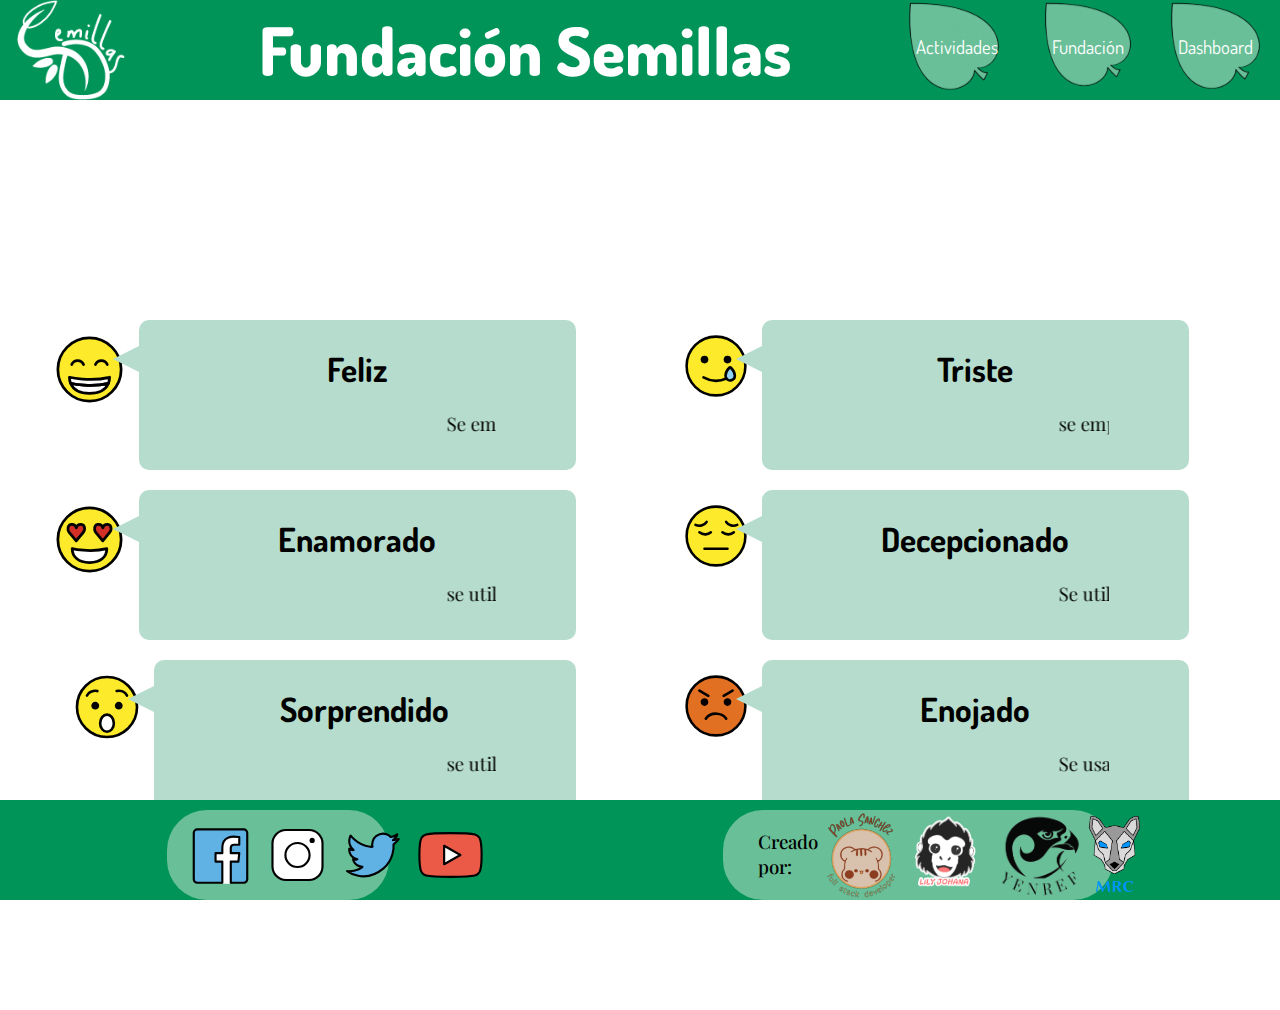
==== commit 187edd60: "Update Emociones.html" ====
--- a/Emociones.html
+++ b/Emociones.html
@@ -25,13 +25,13 @@
             <p class="fundasemillas">Fundación Semillas</p>
 
             <div  class="acceso-1 tareas-1">
-                <a href="#"><p class="nav-btn" id="nav-btn-01">Actividades</p></a>
+                <a href="vistados.html"><p class="nav-btn" id="nav-btn-01">Actividades</p></a>
             </div>   
             <div class="acceso-1 emociones-1">
-                <a href="#"><p class="nav-btn" id="nav-btn-02">Emociones</p></a>    
+                <a href="index.html"><p class="nav-btn" id="nav-btn-02">Fundación</p></a>    
             </div>
             <div class="acceso-1 dashboard-1">
-                <a href="#"><p class="nav-btn" id="nav-btn-03">Dashboard</p></a>    
+                <a href="vista-4.html"><p class="nav-btn" id="nav-btn-03">Dashboard</p></a>    
             </div>
         </header>
         <section id="emocions">
@@ -120,4 +120,4 @@
         </footer>
     </section>
 </body>
-</html>+</html>
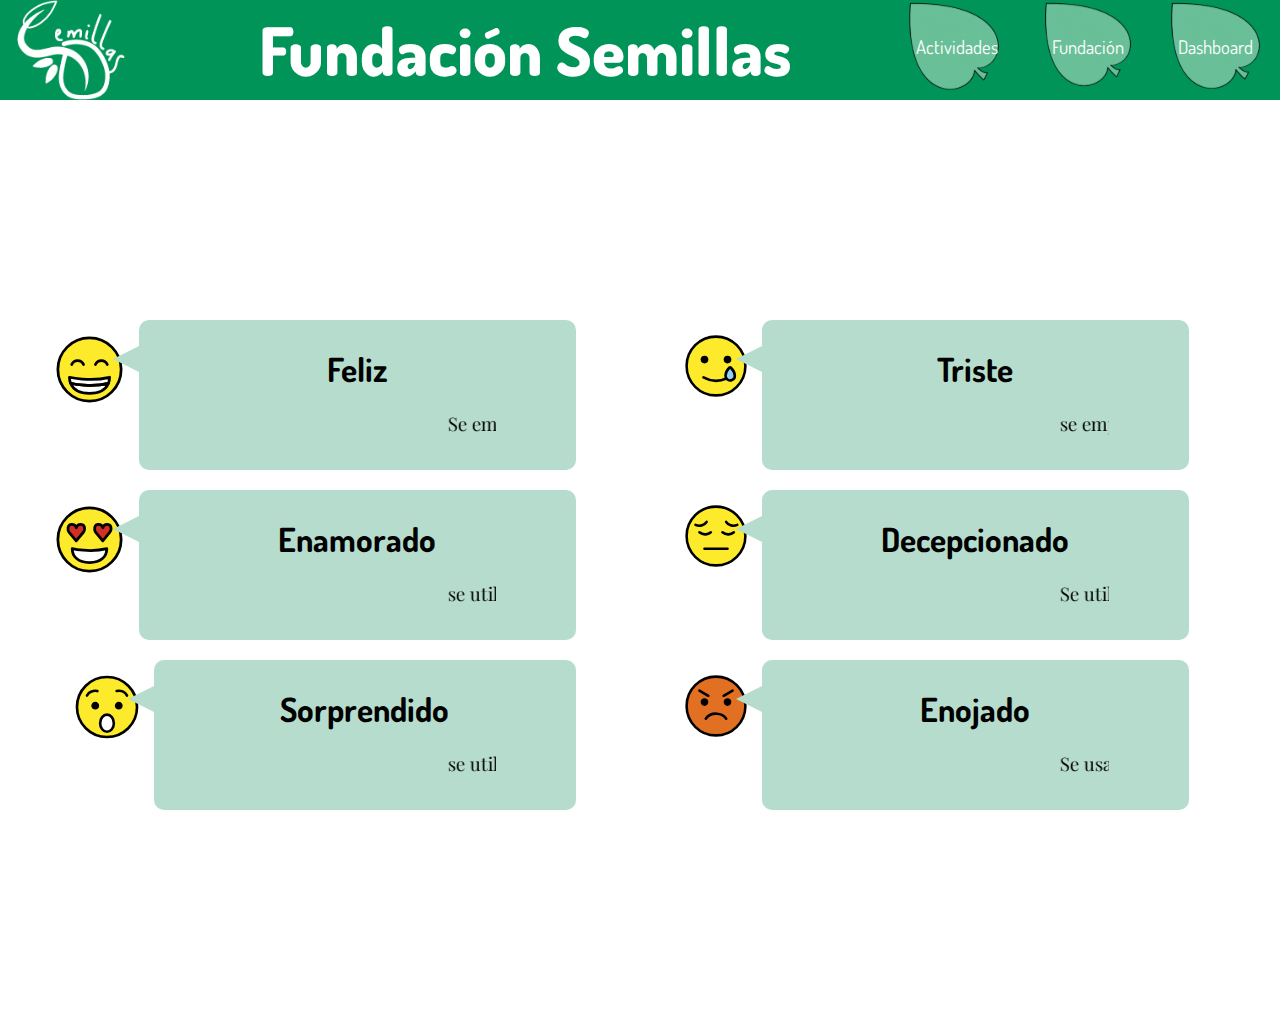
==== commit 8cbb262c: "Update Emociones.html" ====
--- a/Emociones.html
+++ b/Emociones.html
@@ -101,6 +101,7 @@
             </section>
         </section>
           
+        <!--
         <footer class="footer-01" id="ftr-01">
             <div class="social">
                 <img src="/img/facebook (2).svg" width="40%"/>
@@ -118,6 +119,7 @@
                 <img src="/img/logo-ricardo.png">
             </div>
         </footer>
+        -->
     </section>
 </body>
 </html>
--- a/estilos/styles.css
+++ b/estilos/styles.css
@@ -416,6 +416,7 @@
     }
     .footer-01 {
         display: block;
+        position: relative;
         /* justify-content: flex-end;
         justify-self: flex-end; */
         background-color: #009458;
@@ -656,13 +657,14 @@
     }   
     #ftr-01{
         display: flex;
+        position:relative;
         margin-top: auto;
         margin-bottom: 0px;
         justify-self: end;
     }
     .footer-01{
         display: flex;
-        position: absolute;
+        position: relative;
         top: auto;
         bottom: 0px;
         background-color: #009458;
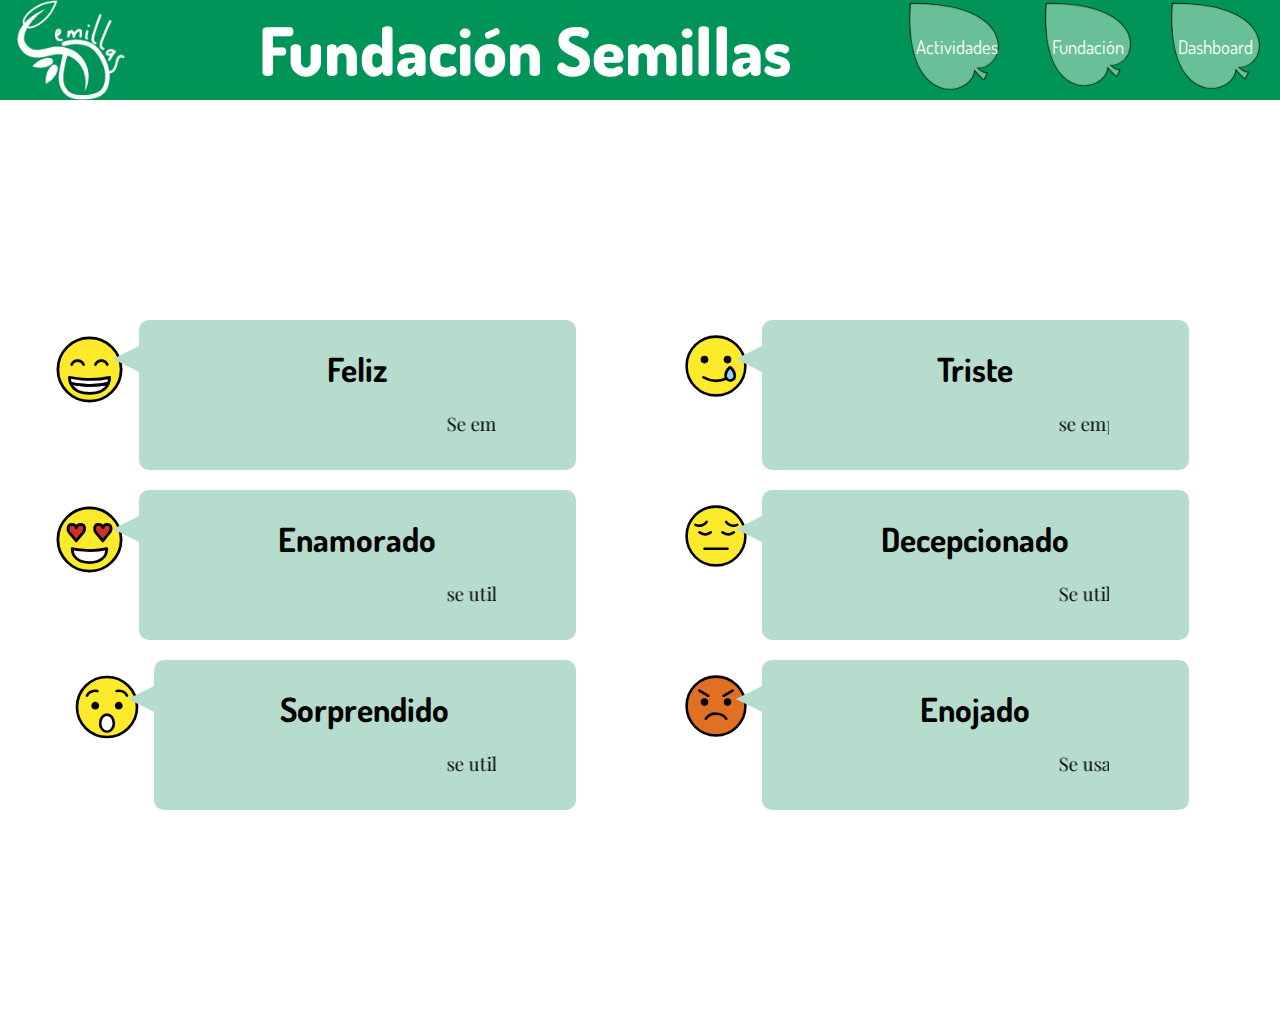
==== commit 19c6a2d7: "Update Emociones.html" ====
--- a/Emociones.html
+++ b/Emociones.html
@@ -101,8 +101,7 @@
             </section>
         </section>
           
-        <!--
-        <footer class="footer-01" id="ftr-01">
+        <!--<footer class="footer-01" id="ftr-01">
             <div class="social">
                 <img src="/img/facebook (2).svg" width="40%"/>
                 <img src="/img/instagram.svg" width="40%"/>
@@ -118,8 +117,7 @@
                 <img src="/img/logo-ferney.png">
                 <img src="/img/logo-ricardo.png">
             </div>
-        </footer>
-        -->
+        </footer> -->
     </section>
 </body>
 </html>
